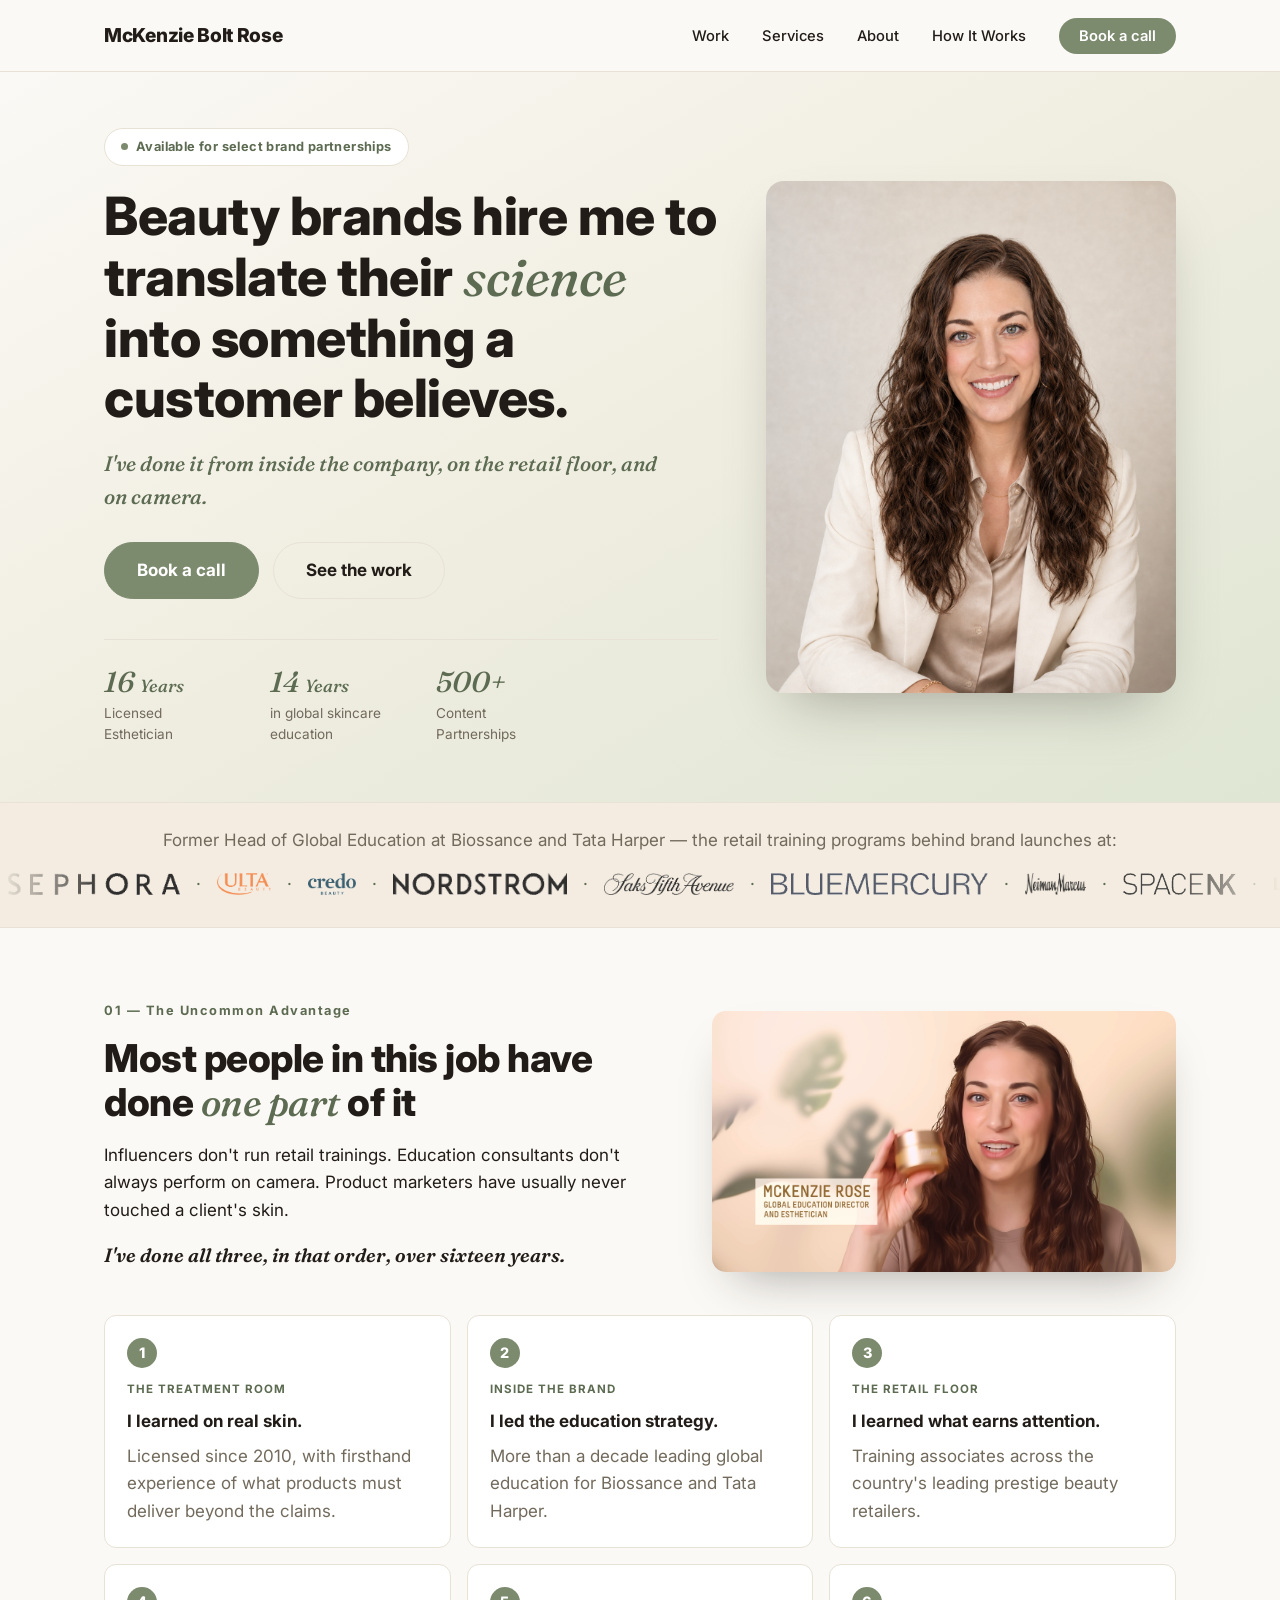
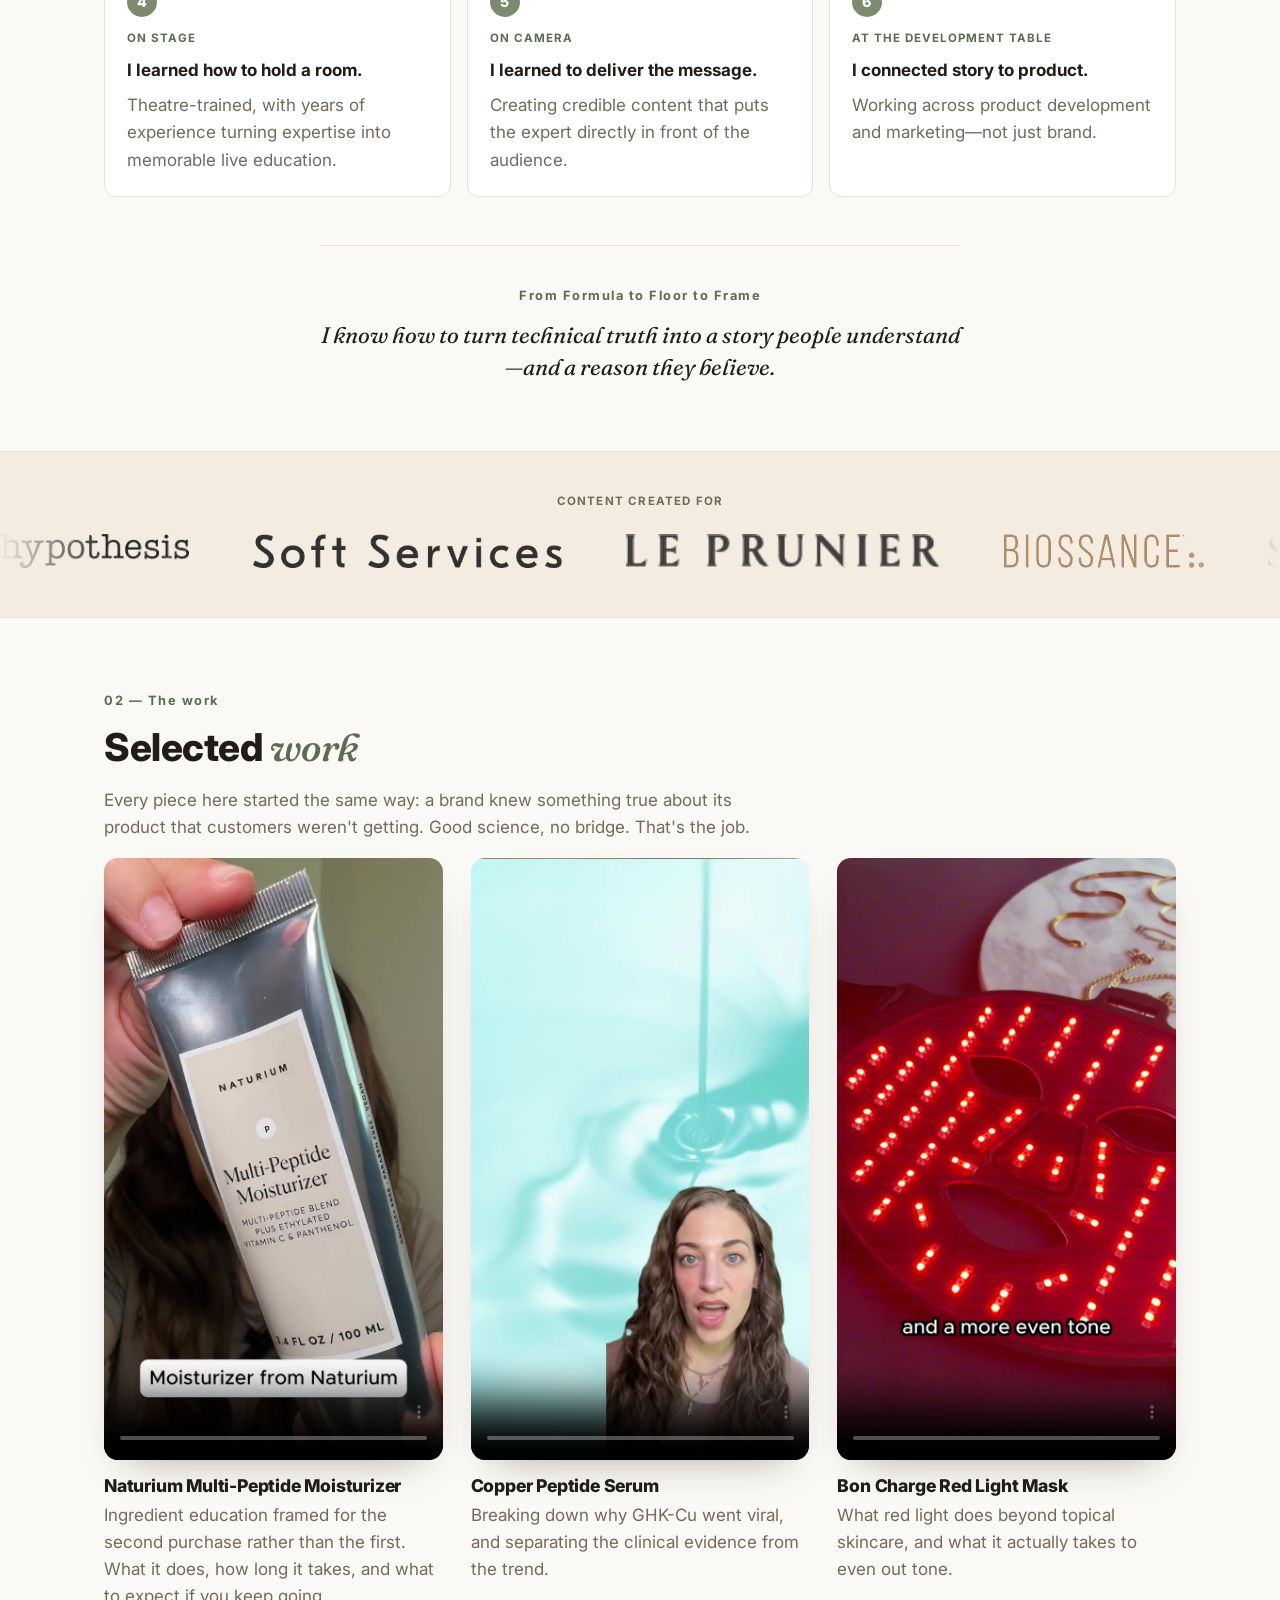
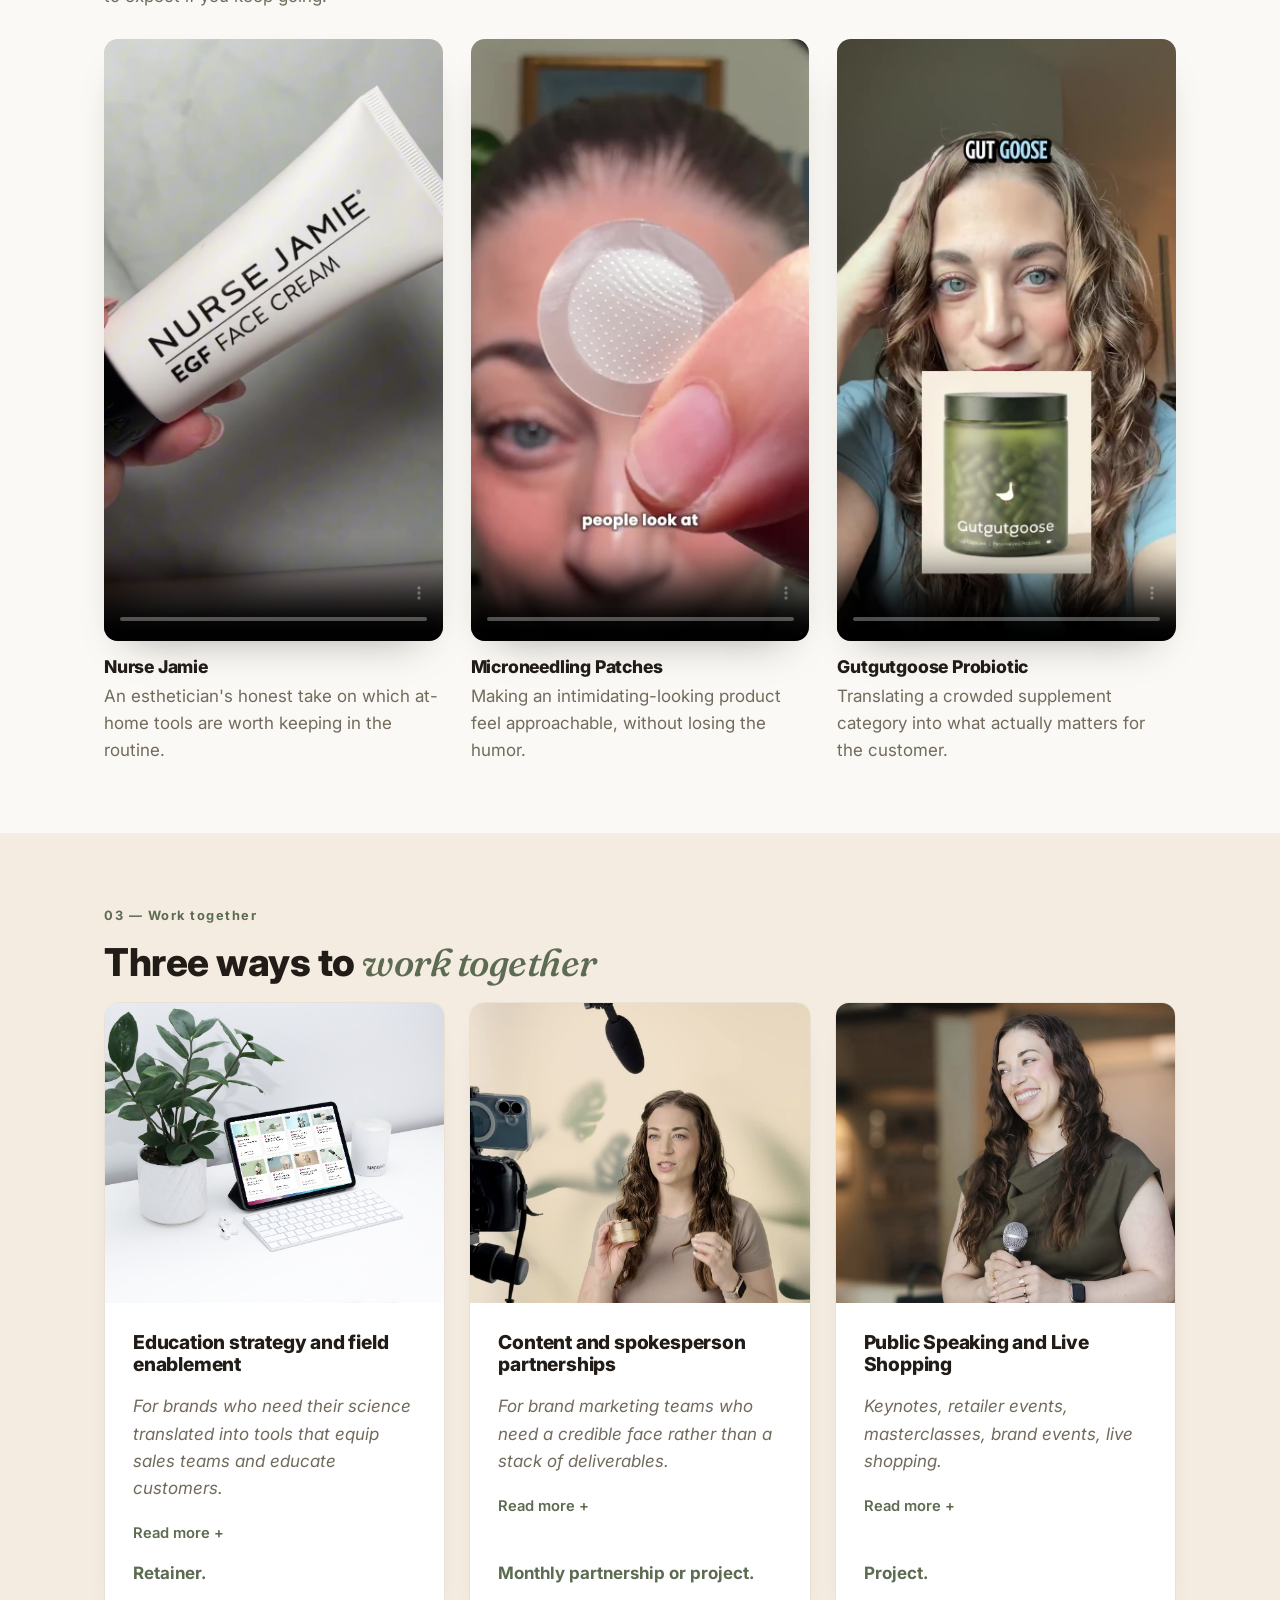
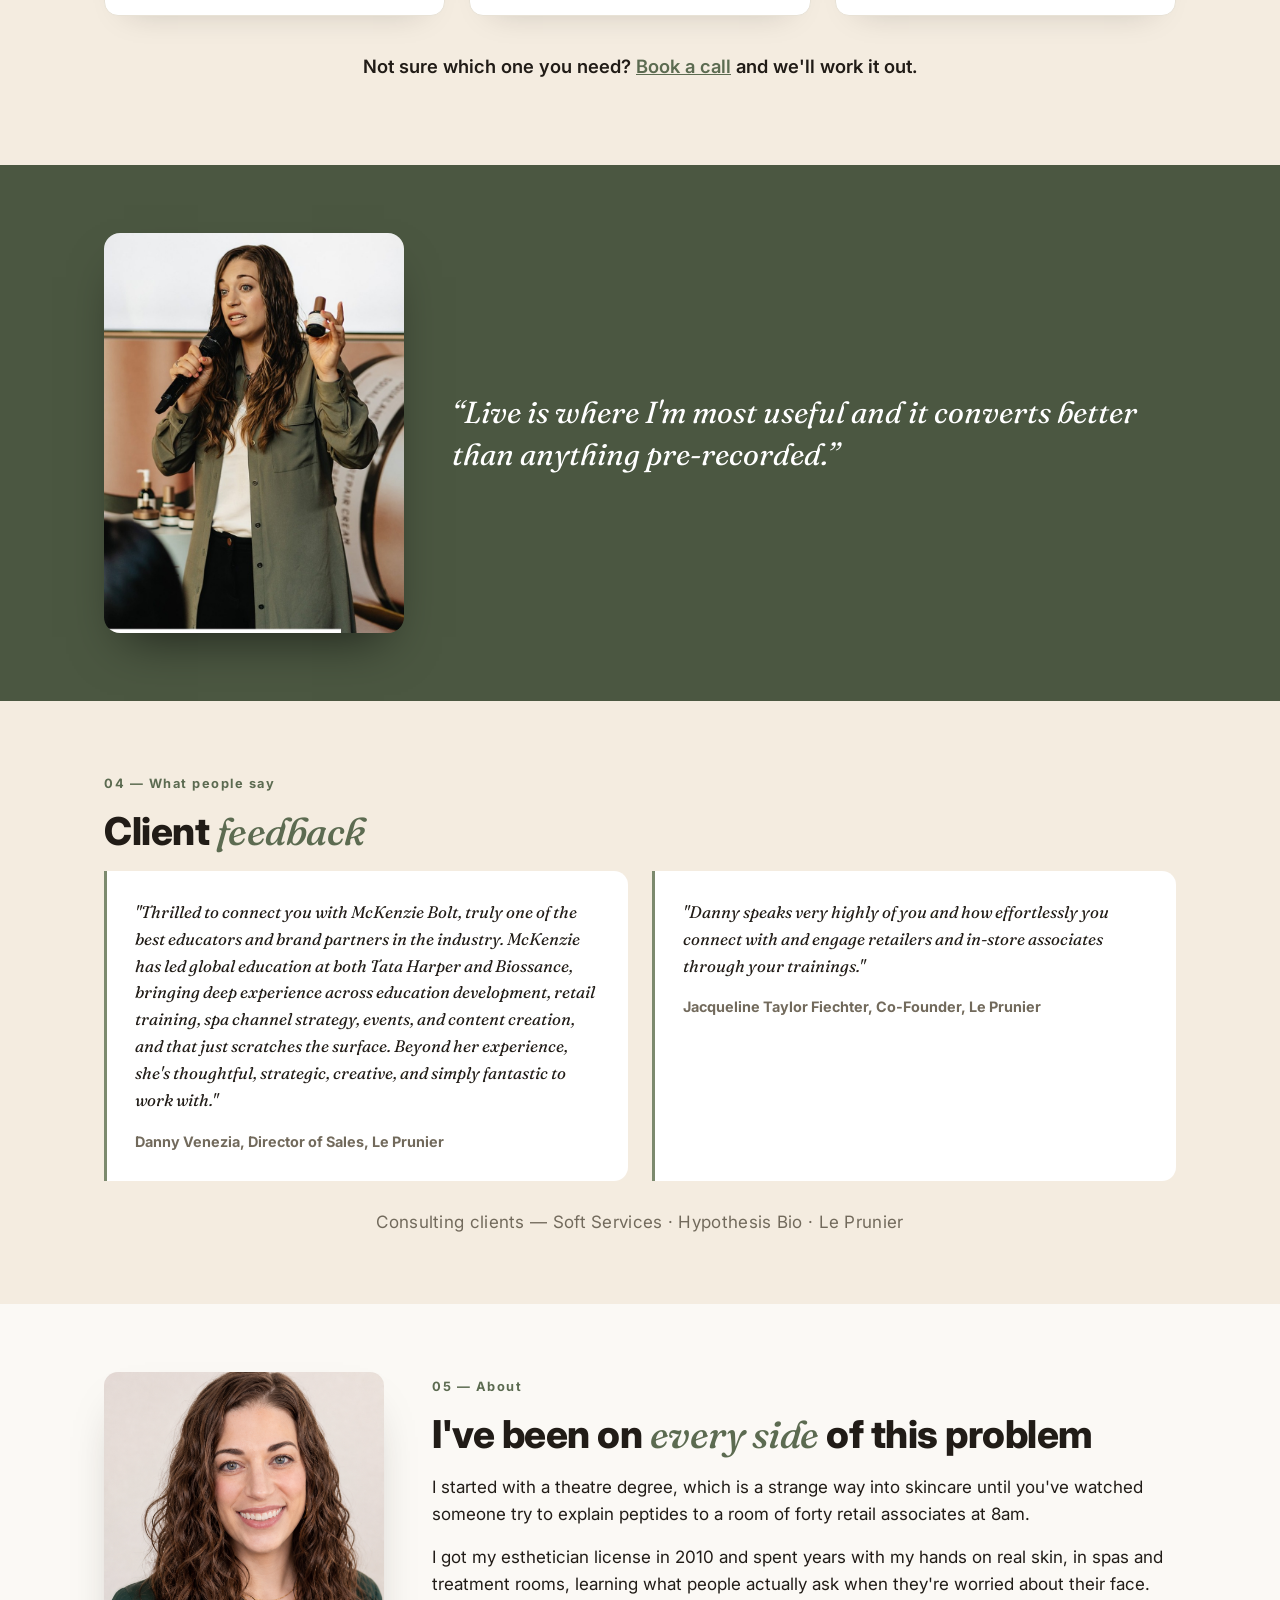
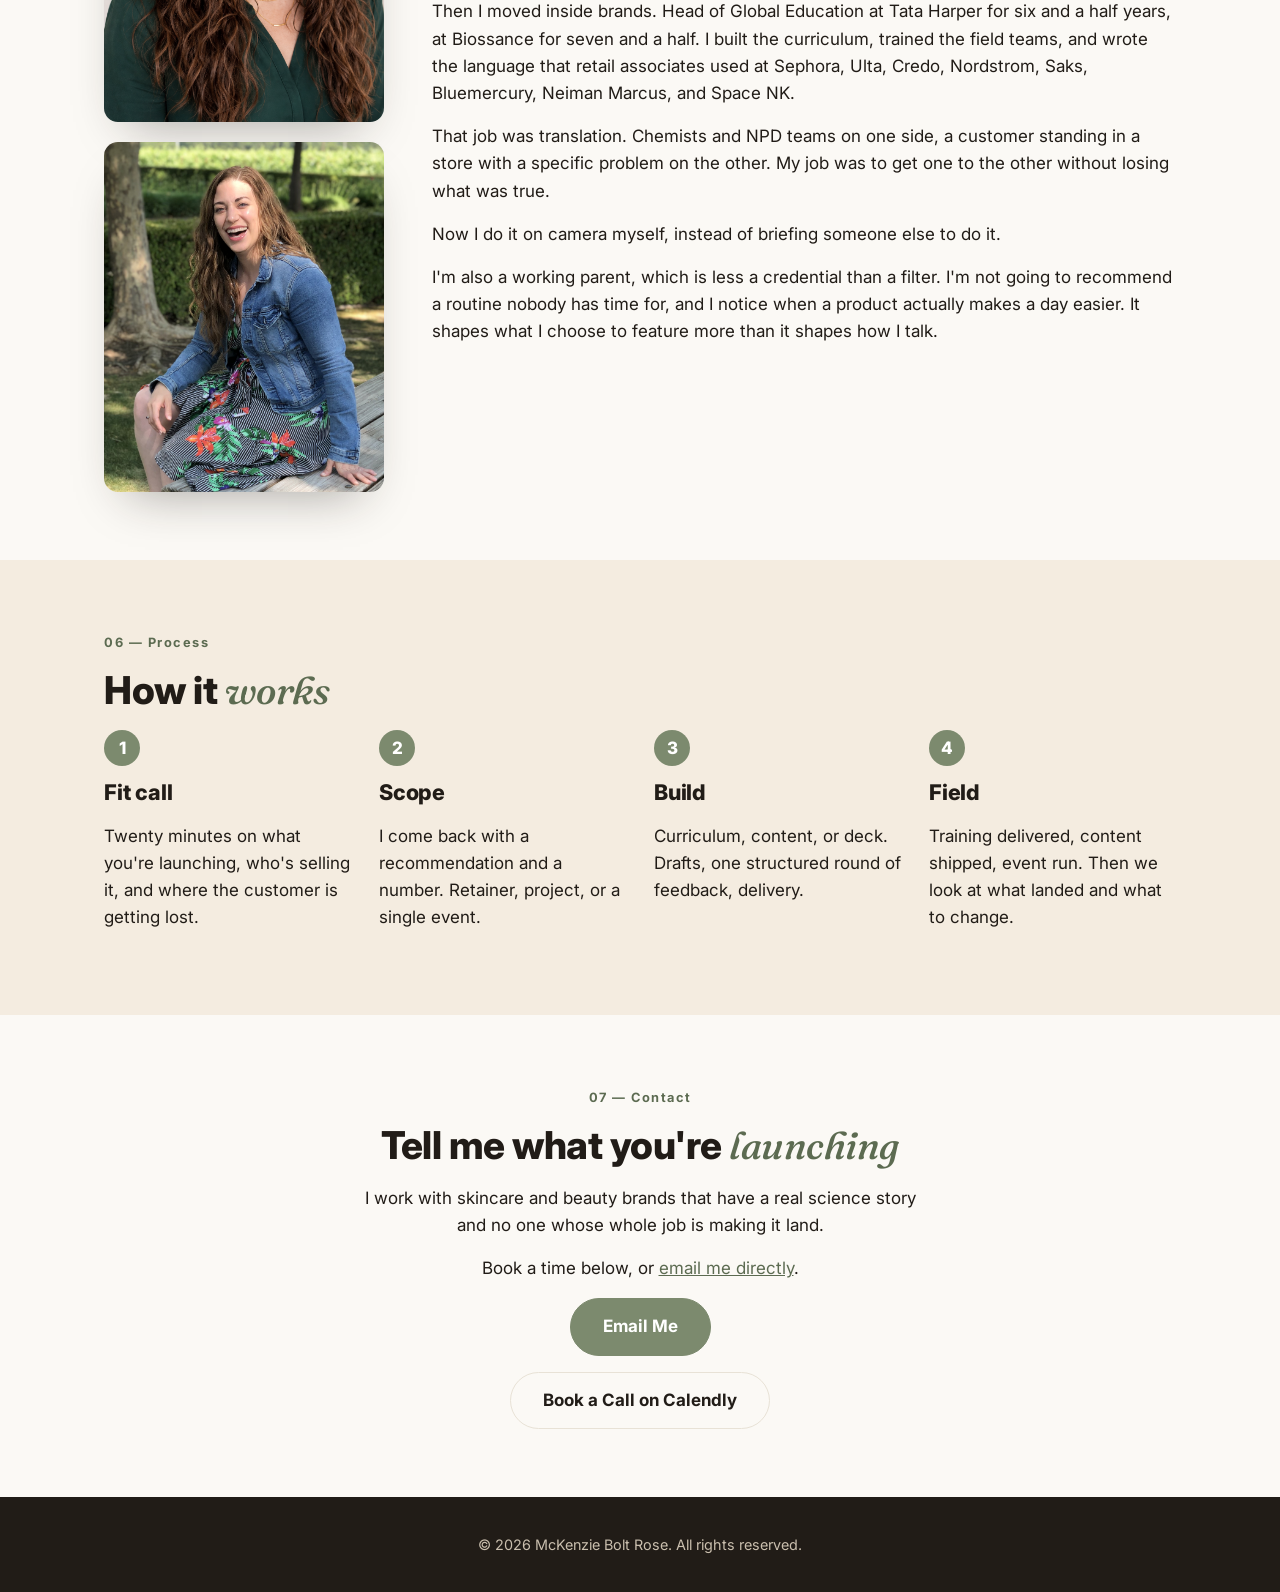
==== index.html @ c79c5f89 "Initial commit: McKenzie Bolt Rose portfolio website" ====
<!DOCTYPE html>
<html lang="en">
<head>
<meta charset="UTF-8">
<meta name="viewport" content="width=device-width, initial-scale=1.0">
<title>McKenzie Bolt Rose | Beauty Education &amp; Content</title>
<link rel="preconnect" href="https://fonts.googleapis.com">
<link rel="preconnect" href="https://fonts.gstatic.com" crossorigin>
<link href="https://fonts.googleapis.com/css2?family=Fraunces:ital,wght@1,500&family=Inter:wght@400;500;600;700;800&display=swap" rel="stylesheet">
<link rel="stylesheet" href="style.css">
</head>
<body>

<header class="site-header">
  <div class="container header-inner">
    <a href="#" class="logo">McKenzie Bolt Rose</a>
    <nav>
      <a href="#work">Work</a>
      <a href="#services">Services</a>
      <a href="#about">About</a>
      <a href="#how-it-works">How It Works</a>
      <a href="#contact" class="nav-cta">Book a call</a>
    </nav>
  </div>
</header>

<main>

  <!-- 1. Hero -->
  <section class="hero">
    <div class="container hero-inner" data-reveal>
      <div class="hero-content">
        <span class="badge">Available for select brand partnerships</span>
        <h1>Beauty brands hire me to translate their <em>science</em> into something a customer believes.</h1>
        <p class="subhead">I've done it from inside the company, on the retail floor, and on camera.</p>
        <div class="hero-ctas">
          <a href="#contact" class="button">Book a call</a>
          <a href="#work" class="button button-outline">See the work</a>
        </div>
        <div class="hero-stats">
          <div class="hero-stat">
            <span class="hero-stat-number">16 <span class="hero-stat-unit">Years</span></span>
            <span class="hero-stat-label">Licensed Esthetician</span>
          </div>
          <div class="hero-stat">
            <span class="hero-stat-number">14 <span class="hero-stat-unit">Years</span></span>
            <span class="hero-stat-label">in global skincare education</span>
          </div>
          <div class="hero-stat">
            <span class="hero-stat-number">500+</span>
            <span class="hero-stat-label">Content Partnerships</span>
          </div>
        </div>
      </div>
      <img src="images/hero-headshot.png" alt="McKenzie Bolt Rose" class="hero-img">
    </div>
  </section>

  <!-- 2. Proof strip -->
  <section class="proof-strip" data-reveal>
    <p class="proof-detail">Former Head of Global Education at Biossance and Tata Harper &mdash; the retail training programs behind brand launches at:</p>
    <div class="ticker">
      <div class="ticker-track">
        <img src="images/logos/sephora.png" alt="Sephora" class="ticker-logo">
        <span class="ticker-dot">&middot;</span>
        <img src="images/logos/ulta.png" alt="Ulta" class="ticker-logo">
        <span class="ticker-dot">&middot;</span>
        <img src="images/logos/credo.png" alt="Credo" class="ticker-logo">
        <span class="ticker-dot">&middot;</span>
        <img src="images/logos/nordstrom.png" alt="Nordstrom" class="ticker-logo">
        <span class="ticker-dot">&middot;</span>
        <img src="images/logos/saks-fifth-avenue.png" alt="Saks Fifth Avenue" class="ticker-logo">
        <span class="ticker-dot">&middot;</span>
        <img src="images/logos/bluemercury.png" alt="Bluemercury" class="ticker-logo">
        <span class="ticker-dot">&middot;</span>
        <img src="images/logos/neiman-marcus.png" alt="Neiman Marcus" class="ticker-logo">
        <span class="ticker-dot">&middot;</span>
        <img src="images/logos/space-nk.png" alt="Space NK" class="ticker-logo">
        <span class="ticker-dot">&middot;</span>
        <span>Luxury Resorts &amp; Spas</span>
        <span class="ticker-dot">&middot;</span>
        <img src="images/logos/sephora.png" alt="Sephora" class="ticker-logo">
        <span class="ticker-dot">&middot;</span>
        <img src="images/logos/ulta.png" alt="Ulta" class="ticker-logo">
        <span class="ticker-dot">&middot;</span>
        <img src="images/logos/credo.png" alt="Credo" class="ticker-logo">
        <span class="ticker-dot">&middot;</span>
        <img src="images/logos/nordstrom.png" alt="Nordstrom" class="ticker-logo">
        <span class="ticker-dot">&middot;</span>
        <img src="images/logos/saks-fifth-avenue.png" alt="Saks Fifth Avenue" class="ticker-logo">
        <span class="ticker-dot">&middot;</span>
        <img src="images/logos/bluemercury.png" alt="Bluemercury" class="ticker-logo">
        <span class="ticker-dot">&middot;</span>
        <img src="images/logos/neiman-marcus.png" alt="Neiman Marcus" class="ticker-logo">
        <span class="ticker-dot">&middot;</span>
        <img src="images/logos/space-nk.png" alt="Space NK" class="ticker-logo">
        <span class="ticker-dot">&middot;</span>
        <span>Luxury Resorts &amp; Spas</span>
        <span class="ticker-dot">&middot;</span>
        <img src="images/logos/sephora.png" alt="Sephora" class="ticker-logo">
        <span class="ticker-dot">&middot;</span>
        <img src="images/logos/ulta.png" alt="Ulta" class="ticker-logo">
        <span class="ticker-dot">&middot;</span>
        <img src="images/logos/credo.png" alt="Credo" class="ticker-logo">
        <span class="ticker-dot">&middot;</span>
        <img src="images/logos/nordstrom.png" alt="Nordstrom" class="ticker-logo">
        <span class="ticker-dot">&middot;</span>
        <img src="images/logos/saks-fifth-avenue.png" alt="Saks Fifth Avenue" class="ticker-logo">
        <span class="ticker-dot">&middot;</span>
        <img src="images/logos/bluemercury.png" alt="Bluemercury" class="ticker-logo">
        <span class="ticker-dot">&middot;</span>
        <img src="images/logos/neiman-marcus.png" alt="Neiman Marcus" class="ticker-logo">
        <span class="ticker-dot">&middot;</span>
        <img src="images/logos/space-nk.png" alt="Space NK" class="ticker-logo">
        <span class="ticker-dot">&middot;</span>
        <span>Luxury Resorts &amp; Spas</span>
        <span class="ticker-dot">&middot;</span>
        <img src="images/logos/sephora.png" alt="Sephora" class="ticker-logo">
        <span class="ticker-dot">&middot;</span>
        <img src="images/logos/ulta.png" alt="Ulta" class="ticker-logo">
        <span class="ticker-dot">&middot;</span>
        <img src="images/logos/credo.png" alt="Credo" class="ticker-logo">
        <span class="ticker-dot">&middot;</span>
        <img src="images/logos/nordstrom.png" alt="Nordstrom" class="ticker-logo">
        <span class="ticker-dot">&middot;</span>
        <img src="images/logos/saks-fifth-avenue.png" alt="Saks Fifth Avenue" class="ticker-logo">
        <span class="ticker-dot">&middot;</span>
        <img src="images/logos/bluemercury.png" alt="Bluemercury" class="ticker-logo">
        <span class="ticker-dot">&middot;</span>
        <img src="images/logos/neiman-marcus.png" alt="Neiman Marcus" class="ticker-logo">
        <span class="ticker-dot">&middot;</span>
        <img src="images/logos/space-nk.png" alt="Space NK" class="ticker-logo">
        <span class="ticker-dot">&middot;</span>
        <span>Luxury Resorts &amp; Spas</span>
        <span class="ticker-dot">&middot;</span>
        <img src="images/logos/sephora.png" alt="Sephora" class="ticker-logo">
        <span class="ticker-dot">&middot;</span>
        <img src="images/logos/ulta.png" alt="Ulta" class="ticker-logo">
        <span class="ticker-dot">&middot;</span>
        <img src="images/logos/credo.png" alt="Credo" class="ticker-logo">
        <span class="ticker-dot">&middot;</span>
        <img src="images/logos/nordstrom.png" alt="Nordstrom" class="ticker-logo">
        <span class="ticker-dot">&middot;</span>
        <img src="images/logos/saks-fifth-avenue.png" alt="Saks Fifth Avenue" class="ticker-logo">
        <span class="ticker-dot">&middot;</span>
        <img src="images/logos/bluemercury.png" alt="Bluemercury" class="ticker-logo">
        <span class="ticker-dot">&middot;</span>
        <img src="images/logos/neiman-marcus.png" alt="Neiman Marcus" class="ticker-logo">
        <span class="ticker-dot">&middot;</span>
        <img src="images/logos/space-nk.png" alt="Space NK" class="ticker-logo">
        <span class="ticker-dot">&middot;</span>
        <span>Luxury Resorts &amp; Spas</span>
        <span class="ticker-dot">&middot;</span>
        <img src="images/logos/sephora.png" alt="Sephora" class="ticker-logo">
        <span class="ticker-dot">&middot;</span>
        <img src="images/logos/ulta.png" alt="Ulta" class="ticker-logo">
        <span class="ticker-dot">&middot;</span>
        <img src="images/logos/credo.png" alt="Credo" class="ticker-logo">
        <span class="ticker-dot">&middot;</span>
        <img src="images/logos/nordstrom.png" alt="Nordstrom" class="ticker-logo">
        <span class="ticker-dot">&middot;</span>
        <img src="images/logos/saks-fifth-avenue.png" alt="Saks Fifth Avenue" class="ticker-logo">
        <span class="ticker-dot">&middot;</span>
        <img src="images/logos/bluemercury.png" alt="Bluemercury" class="ticker-logo">
        <span class="ticker-dot">&middot;</span>
        <img src="images/logos/neiman-marcus.png" alt="Neiman Marcus" class="ticker-logo">
        <span class="ticker-dot">&middot;</span>
        <img src="images/logos/space-nk.png" alt="Space NK" class="ticker-logo">
        <span class="ticker-dot">&middot;</span>
        <span>Luxury Resorts &amp; Spas</span>
        <span class="ticker-dot">&middot;</span>
        <img src="images/logos/sephora.png" alt="Sephora" class="ticker-logo">
        <span class="ticker-dot">&middot;</span>
        <img src="images/logos/ulta.png" alt="Ulta" class="ticker-logo">
        <span class="ticker-dot">&middot;</span>
        <img src="images/logos/credo.png" alt="Credo" class="ticker-logo">
        <span class="ticker-dot">&middot;</span>
        <img src="images/logos/nordstrom.png" alt="Nordstrom" class="ticker-logo">
        <span class="ticker-dot">&middot;</span>
        <img src="images/logos/saks-fifth-avenue.png" alt="Saks Fifth Avenue" class="ticker-logo">
        <span class="ticker-dot">&middot;</span>
        <img src="images/logos/bluemercury.png" alt="Bluemercury" class="ticker-logo">
        <span class="ticker-dot">&middot;</span>
        <img src="images/logos/neiman-marcus.png" alt="Neiman Marcus" class="ticker-logo">
        <span class="ticker-dot">&middot;</span>
        <img src="images/logos/space-nk.png" alt="Space NK" class="ticker-logo">
        <span class="ticker-dot">&middot;</span>
        <span>Luxury Resorts &amp; Spas</span>
        <span class="ticker-dot">&middot;</span>
        <img src="images/logos/sephora.png" alt="Sephora" class="ticker-logo">
        <span class="ticker-dot">&middot;</span>
        <img src="images/logos/ulta.png" alt="Ulta" class="ticker-logo">
        <span class="ticker-dot">&middot;</span>
        <img src="images/logos/credo.png" alt="Credo" class="ticker-logo">
        <span class="ticker-dot">&middot;</span>
        <img src="images/logos/nordstrom.png" alt="Nordstrom" class="ticker-logo">
        <span class="ticker-dot">&middot;</span>
        <img src="images/logos/saks-fifth-avenue.png" alt="Saks Fifth Avenue" class="ticker-logo">
        <span class="ticker-dot">&middot;</span>
        <img src="images/logos/bluemercury.png" alt="Bluemercury" class="ticker-logo">
        <span class="ticker-dot">&middot;</span>
        <img src="images/logos/neiman-marcus.png" alt="Neiman Marcus" class="ticker-logo">
        <span class="ticker-dot">&middot;</span>
        <img src="images/logos/space-nk.png" alt="Space NK" class="ticker-logo">
        <span class="ticker-dot">&middot;</span>
        <span>Luxury Resorts &amp; Spas</span>
        <span class="ticker-dot">&middot;</span>
      </div>
    </div>
  </section>

  <!-- 3. Why this combination is rare -->
  <section class="rare" data-reveal>
    <div class="container">
      <div class="rare-top">
        <div class="intro-block">
          <span class="overline">01 &mdash; The Uncommon Advantage</span>
          <h2>Most people in this job have done <em>one part</em> of it</h2>
          <p>Influencers don't run retail trainings. Education consultants don't always perform on camera. Product marketers have usually never touched a client's skin.</p>
          <p class="emphasis">I've done all three, in that order, over sixteen years.</p>
        </div>
        <img src="images/on-camera-full.jpg" alt="McKenzie Bolt Rose, Global Education Director and Esthetician" class="rare-img">
      </div>

      <div class="timeline">
        <div class="timeline-item">
          <span class="timeline-number">1</span>
          <span class="timeline-label">The Treatment Room</span>
          <p class="timeline-statement">I learned on real skin.</p>
          <p class="timeline-support">Licensed since 2010, with firsthand experience of what products must deliver beyond the claims.</p>
        </div>
        <div class="timeline-item">
          <span class="timeline-number">2</span>
          <span class="timeline-label">Inside the Brand</span>
          <p class="timeline-statement">I led the education strategy.</p>
          <p class="timeline-support">More than a decade leading global education for Biossance and Tata Harper.</p>
        </div>
        <div class="timeline-item">
          <span class="timeline-number">3</span>
          <span class="timeline-label">The Retail Floor</span>
          <p class="timeline-statement">I learned what earns attention.</p>
          <p class="timeline-support">Training associates across the country's leading prestige beauty retailers.</p>
        </div>
        <div class="timeline-item">
          <span class="timeline-number">4</span>
          <span class="timeline-label">On Stage</span>
          <p class="timeline-statement">I learned how to hold a room.</p>
          <p class="timeline-support">Theatre-trained, with years of experience turning expertise into memorable live education.</p>
        </div>
        <div class="timeline-item">
          <span class="timeline-number">5</span>
          <span class="timeline-label">On Camera</span>
          <p class="timeline-statement">I learned to deliver the message.</p>
          <p class="timeline-support">Creating credible content that puts the expert directly in front of the audience.</p>
        </div>
        <div class="timeline-item">
          <span class="timeline-number">6</span>
          <span class="timeline-label">At the Development Table</span>
          <p class="timeline-statement">I connected story to product.</p>
          <p class="timeline-support">Working across product development and marketing&mdash;not just brand.</p>
        </div>
      </div>

      <div class="rare-closing">
        <span class="overline">From Formula to Floor to Frame</span>
        <p>I know how to turn technical truth into a story people understand&mdash;and a reason they believe.</p>
      </div>
    </div>
  </section>

  <!-- Brands worked with -->
  <section class="logo-ticker" data-reveal>
    <p class="logo-ticker-label">Content created for</p>
    <div class="ticker">
      <div class="ticker-track logo-ticker-track">
        <img src="images/logos/hypothesis-bio.png" alt="Hypothesis Bio">
        <img src="images/logos/soft-services.png" alt="Soft Services">
        <img src="images/logos/le-prunier.png" alt="Le Prunier">
        <img src="images/logos/biossance.png" alt="Biossance">
        <img src="images/logos/sweet-chemistry.png" alt="Sweet Chemistry">
        <img src="images/logos/minori.png" alt="Minori">
        <img src="images/logos/hypothesis-bio.png" alt="Hypothesis Bio">
        <img src="images/logos/soft-services.png" alt="Soft Services">
        <img src="images/logos/le-prunier.png" alt="Le Prunier">
        <img src="images/logos/biossance.png" alt="Biossance">
        <img src="images/logos/sweet-chemistry.png" alt="Sweet Chemistry">
        <img src="images/logos/minori.png" alt="Minori">
        <img src="images/logos/hypothesis-bio.png" alt="Hypothesis Bio">
        <img src="images/logos/soft-services.png" alt="Soft Services">
        <img src="images/logos/le-prunier.png" alt="Le Prunier">
        <img src="images/logos/biossance.png" alt="Biossance">
        <img src="images/logos/sweet-chemistry.png" alt="Sweet Chemistry">
        <img src="images/logos/minori.png" alt="Minori">
        <img src="images/logos/hypothesis-bio.png" alt="Hypothesis Bio">
        <img src="images/logos/soft-services.png" alt="Soft Services">
        <img src="images/logos/le-prunier.png" alt="Le Prunier">
        <img src="images/logos/biossance.png" alt="Biossance">
        <img src="images/logos/sweet-chemistry.png" alt="Sweet Chemistry">
        <img src="images/logos/minori.png" alt="Minori">
        <img src="images/logos/hypothesis-bio.png" alt="Hypothesis Bio">
        <img src="images/logos/soft-services.png" alt="Soft Services">
        <img src="images/logos/le-prunier.png" alt="Le Prunier">
        <img src="images/logos/biossance.png" alt="Biossance">
        <img src="images/logos/sweet-chemistry.png" alt="Sweet Chemistry">
        <img src="images/logos/minori.png" alt="Minori">
        <img src="images/logos/hypothesis-bio.png" alt="Hypothesis Bio">
        <img src="images/logos/soft-services.png" alt="Soft Services">
        <img src="images/logos/le-prunier.png" alt="Le Prunier">
        <img src="images/logos/biossance.png" alt="Biossance">
        <img src="images/logos/sweet-chemistry.png" alt="Sweet Chemistry">
        <img src="images/logos/minori.png" alt="Minori">
      </div>
    </div>
  </section>

  <!-- 4. Selected work -->
  <section class="work" id="work" data-reveal>
    <div class="container">
      <span class="overline">02 &mdash; The work</span>
      <h2>Selected <em>work</em></h2>
      <p class="intro">Every piece here started the same way: a brand knew something true about its product that customers weren't getting. Good science, no bridge. That's the job.</p>

      <div class="video-grid">
        <div class="video-card">
          <video controls playsinline preload="metadata" poster="images/work-posters/work-naturium.jpg?v=3">
            <source src="videos/work-naturium.mp4" type="video/mp4">
          </video>
          <h4>Naturium Multi-Peptide Moisturizer</h4>
          <p>Ingredient education framed for the second purchase rather than the first. What it does, how long it takes, and what to expect if you keep going.</p>
        </div>
        <div class="video-card">
          <video controls playsinline preload="metadata" poster="images/work-posters/work-copper.jpg?v=4">
            <source src="videos/work-copper.mp4" type="video/mp4">
          </video>
          <h4>Copper Peptide Serum</h4>
          <p>Breaking down why GHK-Cu went viral, and separating the clinical evidence from the trend.</p>
        </div>
        <div class="video-card">
          <video controls playsinline preload="metadata" poster="images/work-posters/work-boncharge.jpg?v=2">
            <source src="videos/work-boncharge.mp4" type="video/mp4">
          </video>
          <h4>Bon Charge Red Light Mask</h4>
          <p>What red light does beyond topical skincare, and what it actually takes to even out tone.</p>
        </div>
        <div class="video-card">
          <video controls playsinline preload="metadata" poster="images/work-posters/work-nursejamie.jpg?v=2">
            <source src="videos/work-nursejamie.mp4" type="video/mp4">
          </video>
          <h4>Nurse Jamie</h4>
          <p>An esthetician's honest take on which at-home tools are worth keeping in the routine.</p>
        </div>
        <div class="video-card">
          <video controls playsinline preload="metadata" poster="images/work-posters/work-patches.jpg?v=4">
            <source src="videos/work-patches.mp4" type="video/mp4">
          </video>
          <h4>Microneedling Patches</h4>
          <p>Making an intimidating-looking product feel approachable, without losing the humor.</p>
        </div>
        <div class="video-card">
          <video controls playsinline preload="metadata" poster="images/work-posters/work-30.jpg?v=3">
            <source src="videos/work-30.mp4" type="video/mp4">
          </video>
          <h4>Gutgutgoose Probiotic</h4>
          <p>Translating a crowded supplement category into what actually matters for the customer.</p>
        </div>
      </div>
    </div>
  </section>

  <!-- 5. Ways to work together -->
  <section class="services" id="services" data-reveal>
    <div class="container">
      <span class="overline">03 &mdash; Work together</span>
      <h2>Three ways to <em>work together</em></h2>

      <div class="services-grid">
        <div class="service-card">
          <img src="images/service-strategy.jpg?v=3" alt="Training curriculum displayed on an iPad" class="service-img service-img-strategy">
          <div class="service-body">
            <h3>Education strategy and field enablement</h3>
            <p class="for">For brands who need their science translated into tools that equip sales teams and educate customers.</p>
            <details class="service-details">
              <summary>Read more</summary>
              <p>Curriculum and training programs, retail and spa channel strategy, field team enablement, launch education, and the internal materials that make a sales force fluent. This is the work I did in-house for fourteen years, now available without the headcount.</p>
            </details>
            <p class="terms">Retainer.</p>
          </div>
        </div>

        <div class="service-card">
          <img src="images/on-camera-filming-v3.jpg" alt="Filming content on set" class="service-img service-img-filming">
          <div class="service-body">
            <h3>Content and spokesperson partnerships</h3>
            <p class="for">For brand marketing teams who need a credible face rather than a stack of deliverables.</p>
            <details class="service-details">
              <summary>Read more</summary>
              <p>Education-led short form, ingredient explainers, launch content, tutorials, and ongoing spokesperson work. Scripting through delivery. The difference is that I can defend what I say about your formula, because I've spent a career explaining formulas to people who sell them for a living.</p>
            </details>
            <p class="terms">Monthly partnership or project.</p>
          </div>
        </div>

        <div class="service-card">
          <img src="images/speaking-live.jpg?v=3" alt="Speaking at a brand event" class="service-img service-img-speaking">
          <div class="service-body">
            <h3>Public Speaking and Live Shopping</h3>
            <p class="for">Keynotes, retailer events, masterclasses, brand events, live shopping.</p>
            <details class="service-details">
              <summary>Read more</summary>
              <p>Theatre degree, sixteen years of standing in front of rooms full of skeptical retail associates. Live is where I'm most useful and it converts better than anything pre-recorded.</p>
            </details>
            <p class="terms">Project.</p>
          </div>
        </div>
      </div>

      <p class="closing-line">Not sure which one you need? <a href="#contact">Book a call</a> and we'll work it out.</p>
    </div>
  </section>

  <!-- Speaking / on-camera spotlight -->
  <section class="spotlight" data-reveal>
    <div class="container spotlight-inner">
      <img src="images/speaking-biossance-v2.jpg" alt="McKenzie speaking at a Biossance brand event" class="spotlight-img">
      <blockquote class="spotlight-quote">
        <p>&ldquo;Live is where I'm most useful and it converts better than anything pre-recorded.&rdquo;</p>
      </blockquote>
    </div>
  </section>

  <!-- 6. What people say -->
  <section class="testimonials" data-reveal>
    <div class="container">
      <span class="overline">04 &mdash; What people say</span>
      <h2>Client <em>feedback</em></h2>

      <div class="quotes">
        <blockquote>
          <p>"Thrilled to connect you with McKenzie Bolt, truly one of the best educators and brand partners in the industry. McKenzie has led global education at both Tata Harper and Biossance, bringing deep experience across education development, retail training, spa channel strategy, events, and content creation, and that just scratches the surface. Beyond her experience, she's thoughtful, strategic, creative, and simply fantastic to work with."</p>
          <cite>Danny Venezia, Director of Sales, Le Prunier</cite>
        </blockquote>

        <blockquote>
          <p>"Danny speaks very highly of you and how effortlessly you connect with and engage retailers and in-store associates through your trainings."</p>
          <cite>Jacqueline Taylor Fiechter, Co-Founder, Le Prunier</cite>
        </blockquote>
      </div>

      <p class="client-list">Consulting clients &mdash; Soft Services &middot; Hypothesis Bio &middot; Le Prunier</p>
    </div>
  </section>

  <!-- 7. About -->
  <section class="about" id="about" data-reveal>
    <div class="container about-inner">
      <div class="about-photos">
        <img src="images/headshot.png" alt="McKenzie Bolt Rose" class="headshot">
        <img src="images/about-candid.jpg?v=2" alt="McKenzie Bolt Rose laughing outdoors" class="headshot headshot-candid">
      </div>
      <div>
        <span class="overline">05 &mdash; About</span>
        <h2>I've been on <em>every side</em> of this problem</h2>
        <p>I started with a theatre degree, which is a strange way into skincare until you've watched someone try to explain peptides to a room of forty retail associates at 8am.</p>
        <p>I got my esthetician license in 2010 and spent years with my hands on real skin, in spas and treatment rooms, learning what people actually ask when they're worried about their face. Then I moved inside brands. Head of Global Education at Tata Harper for six and a half years, at Biossance for seven and a half. I built the curriculum, trained the field teams, and wrote the language that retail associates used at Sephora, Ulta, Credo, Nordstrom, Saks, Bluemercury, Neiman Marcus, and Space NK.</p>
        <p>That job was translation. Chemists and NPD teams on one side, a customer standing in a store with a specific problem on the other. My job was to get one to the other without losing what was true.</p>
        <p>Now I do it on camera myself, instead of briefing someone else to do it.</p>
        <p>I'm also a working parent, which is less a credential than a filter. I'm not going to recommend a routine nobody has time for, and I notice when a product actually makes a day easier. It shapes what I choose to feature more than it shapes how I talk.</p>
      </div>
    </div>
  </section>

  <!-- 8. How it works -->
  <section class="how-it-works" id="how-it-works" data-reveal>
    <div class="container">
      <span class="overline">06 &mdash; Process</span>
      <h2>How it <em>works</em></h2>
      <div class="steps">
        <div class="step">
          <span class="step-number">1</span>
          <h3>Fit call</h3>
          <p>Twenty minutes on what you're launching, who's selling it, and where the customer is getting lost.</p>
        </div>
        <div class="step">
          <span class="step-number">2</span>
          <h3>Scope</h3>
          <p>I come back with a recommendation and a number. Retainer, project, or a single event.</p>
        </div>
        <div class="step">
          <span class="step-number">3</span>
          <h3>Build</h3>
          <p>Curriculum, content, or deck. Drafts, one structured round of feedback, delivery.</p>
        </div>
        <div class="step">
          <span class="step-number">4</span>
          <h3>Field</h3>
          <p>Training delivered, content shipped, event run. Then we look at what landed and what to change.</p>
        </div>
      </div>
    </div>
  </section>

  <!-- 9. Contact -->
  <section class="contact" id="contact" data-reveal>
    <div class="container">
      <span class="overline">07 &mdash; Contact</span>
      <h2>Tell me what you're <em>launching</em></h2>
      <p>I work with skincare and beauty brands that have a real science story and no one whose whole job is making it land.</p>
      <p>Book a time below, or <a href="mailto:mckenzie.bolt.rose@gmail.com">email me directly</a>.</p>
      <a href="mailto:mckenzie.bolt.rose@gmail.com" class="button">Email Me</a>
      <a href="https://calendly.com/mckenzie-rose/30min" target="_blank" rel="noopener" class="button button-outline contact-calendly">Book a Call on Calendly</a>
    </div>
  </section>

</main>

<footer class="site-footer">
  <div class="container">
    <p>&copy; <span id="year"></span> McKenzie Bolt Rose. All rights reserved.</p>
  </div>
</footer>

<script>
  document.getElementById('year').textContent = new Date().getFullYear();

  const revealEls = document.querySelectorAll('[data-reveal]');
  const observer = new IntersectionObserver((entries) => {
    entries.forEach(entry => {
      if (entry.isIntersecting) {
        entry.target.classList.add('is-visible');
        observer.unobserve(entry.target);
      }
    });
  }, { threshold: 0.15 });
  revealEls.forEach(el => observer.observe(el));
</script>

</body>
</html>
---- style.css ----
:root {
  --ink: #211c17;
  --paper: #fbf9f5;
  --card: #ffffff;
  --line: #e8e2d6;
  --accent: #7c8a6e;
  --accent-dark: #5c6b51;
  --muted: #726a5c;
  --max-width: 1120px;
  --serif: "Fraunces", Georgia, serif;
  --sans: "Inter", -apple-system, BlinkMacSystemFont, "Segoe UI", Helvetica, Arial, sans-serif;
}

* {
  box-sizing: border-box;
}

body {
  margin: 0;
  font-family: var(--sans);
  font-size: 17px;
  color: var(--ink);
  background: var(--paper);
  line-height: 1.6;
  -webkit-font-smoothing: antialiased;
}

.container {
  max-width: var(--max-width);
  margin: 0 auto;
  padding: 0 24px;
}

h1, h2, h3, h4 {
  font-family: var(--sans);
  font-weight: 800;
  line-height: 1.15;
  letter-spacing: -0.5px;
  margin: 0 0 18px;
}

h1 { font-size: 3.3rem; }
h2 { font-size: 2.4rem; }
h3 { font-size: 1.35rem; letter-spacing: -0.2px; }
h4 { font-size: 1.1rem; letter-spacing: -0.2px; }

p { margin: 0 0 16px; }

a {
  color: var(--accent-dark);
}

.overline {
  display: inline-block;
  font-weight: 700;
  font-size: 0.8rem;
  letter-spacing: 1.5px;
  color: var(--accent-dark);
  margin-bottom: 14px;
}

/* Scroll reveal */
[data-reveal] {
  opacity: 0;
  transform: translateY(24px);
  transition: opacity 0.7s ease, transform 0.7s ease;
}

[data-reveal].is-visible {
  opacity: 1;
  transform: translateY(0);
}

.site-header {
  border-bottom: 1px solid var(--line);
  position: sticky;
  top: 0;
  background: rgba(251, 249, 245, 0.9);
  backdrop-filter: blur(8px);
  z-index: 10;
}

.header-inner {
  display: flex;
  align-items: center;
  justify-content: space-between;
  padding-top: 20px;
  padding-bottom: 20px;
}

.logo {
  font-weight: 800;
  text-decoration: none;
  color: var(--ink);
  font-size: 1.2rem;
  letter-spacing: -0.3px;
}

nav a {
  margin-left: 28px;
  text-decoration: none;
  color: var(--ink);
  font-size: 0.92rem;
  font-weight: 500;
  transition: color 0.15s ease;
}

nav a:hover {
  color: var(--accent-dark);
}

nav a.nav-cta {
  background: var(--accent);
  color: #fff;
  padding: 9px 20px;
  border-radius: 100px;
  font-weight: 600;
}

nav a.nav-cta:hover {
  background: var(--accent-dark);
  color: #fff;
}

section {
  padding: 68px 0;
  position: relative;
  overflow: hidden;
  scroll-margin-top: 88px;
}

section:nth-of-type(even) {
  background: #f4ece0;
}

/* Hero */
.hero {
  padding: 56px 0 0;
  background: linear-gradient(150deg, #fbf9f5 0%, #f1eee2 45%, #dfe6d3 100%);
  overflow: hidden;
}

.hero-inner {
  display: grid;
  grid-template-columns: 1.2fr 0.8fr;
  gap: 48px;
  align-items: center;
  padding-bottom: 56px;
}

.badge {
  display: inline-flex;
  align-items: center;
  gap: 8px;
  background: var(--card);
  border: 1px solid var(--line);
  color: var(--accent-dark);
  font-size: 0.8rem;
  font-weight: 700;
  letter-spacing: 0.4px;
  padding: 8px 16px;
  border-radius: 100px;
  margin-bottom: 20px;
}

.badge::before {
  content: "";
  width: 7px;
  height: 7px;
  border-radius: 50%;
  background: var(--accent);
  display: inline-block;
}

.hero h1 {
  max-width: 620px;
}

h1 em, h2 em, h3 em {
  font-family: var(--serif);
  font-style: italic;
  font-weight: 500;
  color: var(--accent-dark);
}

.hero .subhead {
  font-size: 1.3rem;
  max-width: 560px;
  font-family: var(--serif);
  font-style: italic;
  font-weight: 500;
  color: var(--accent-dark);
}

.hero-ctas {
  display: flex;
  gap: 14px;
  margin-top: 28px;
  flex-wrap: wrap;
}

.hero-stats {
  display: flex;
  gap: 36px;
  margin-top: 40px;
  padding-top: 28px;
  border-top: 1px solid var(--line);
}

.hero-stat {
  display: flex;
  flex-direction: column;
}

.hero-stat-number {
  font-family: var(--serif);
  font-style: italic;
  font-size: 1.8rem;
  font-weight: 500;
  color: var(--accent-dark);
  line-height: 1;
  white-space: nowrap;
}

.hero-stat-unit {
  font-size: 1.1rem;
}

.hero-stat-label {
  font-size: 0.85rem;
  color: var(--muted);
  margin-top: 6px;
  max-width: 130px;
}

.hero-img {
  width: 100%;
  aspect-ratio: 4 / 5;
  object-fit: cover;
  object-position: center 20%;
  border-radius: 18px;
  box-shadow: 0 28px 56px -24px rgba(33, 28, 23, 0.35);
  display: block;
}

.button {
  display: inline-block;
  background: var(--accent);
  color: #fff;
  padding: 14px 32px;
  border-radius: 100px;
  text-decoration: none;
  font-weight: 700;
  border: 1px solid var(--accent);
  transition: background 0.15s ease, transform 0.15s ease, color 0.15s ease;
}

.button:hover {
  background: var(--accent-dark);
  border-color: var(--accent-dark);
  transform: translateY(-2px);
}

.button-outline {
  background: transparent;
  color: var(--ink);
  border-color: var(--line);
}

.button-outline:hover {
  background: var(--card);
  border-color: var(--accent);
  color: var(--accent-dark);
}

.proof-strip {
  border-top: 1px solid var(--line);
  border-bottom: 1px solid var(--line);
  background: var(--card);
  padding: 24px 0;
}

.proof-detail {
  color: var(--muted);
  margin: 0 0 16px;
  text-align: center;
  padding: 0 24px;
}

.ticker {
  overflow: hidden;
  -webkit-mask-image: linear-gradient(90deg, transparent, #000 8%, #000 92%, transparent);
  mask-image: linear-gradient(90deg, transparent, #000 8%, #000 92%, transparent);
}

.ticker-track {
  display: inline-flex;
  align-items: center;
  white-space: nowrap;
  animation: ticker-scroll 112s linear infinite;
  will-change: transform;
}

.ticker-track span {
  font-weight: 700;
  font-size: 1.1rem;
  color: var(--accent-dark);
  padding: 0 8px;
}

.ticker-dot {
  color: var(--line);
  font-weight: 400 !important;
}

.ticker-logo {
  height: 22px;
  width: auto;
  object-fit: contain;
  margin: 0 8px;
  vertical-align: middle;
  opacity: 0.8;
}

.logo-ticker {
  padding: 40px 0;
  background: var(--card);
  border-top: 1px solid var(--line);
  border-bottom: 1px solid var(--line);
}

.logo-ticker-label {
  text-align: center;
  font-size: 0.72rem;
  font-weight: 700;
  letter-spacing: 1.2px;
  text-transform: uppercase;
  color: var(--muted);
  margin: 0 0 24px;
}

.logo-ticker-track {
  animation-duration: 135s;
  gap: 64px;
}

.logo-ticker-track img {
  height: 34px;
  width: auto;
  object-fit: contain;
  opacity: 0.85;
}

@keyframes ticker-scroll {
  from { transform: translateX(0); }
  to { transform: translateX(-50%); }
}

@media (prefers-reduced-motion: reduce) {
  .ticker-track { animation: none; }

  [data-reveal] {
    transition: none !important;
    opacity: 1 !important;
    transform: none !important;
  }
}

.emphasis {
  font-weight: 600;
  font-style: italic;
  font-family: var(--serif);
  font-size: 1.2rem;
  color: var(--ink);
}

.rare-top {
  display: grid;
  grid-template-columns: 1.1fr 0.9fr;
  gap: 40px;
  align-items: center;
}

.rare .intro-block {
  max-width: 560px;
}

.rare-img {
  width: 100%;
  aspect-ratio: 16 / 9;
  object-fit: cover;
  border-radius: 14px;
  box-shadow: 0 24px 48px -24px rgba(33, 28, 23, 0.4);
  display: block;
}

.timeline {
  display: grid;
  grid-template-columns: repeat(3, 1fr);
  gap: 16px;
  margin-top: 28px;
}

.timeline-item {
  padding: 22px 22px;
  background: var(--card);
  border: 1px solid var(--line);
  border-radius: 12px;
  position: relative;
}

.timeline-number {
  display: inline-flex;
  align-items: center;
  justify-content: center;
  width: 30px;
  height: 30px;
  border-radius: 50%;
  background: var(--accent);
  color: #fff;
  font-weight: 800;
  font-size: 0.9rem;
  margin-bottom: 12px;
}

.timeline-label {
  display: block;
  font-size: 0.72rem;
  font-weight: 700;
  letter-spacing: 1px;
  text-transform: uppercase;
  color: var(--accent-dark);
  margin-bottom: 10px;
}

.timeline-statement {
  font-weight: 700;
  margin: 0 0 8px;
}

.timeline-support {
  color: var(--muted);
  margin: 0;
}

.rare-closing {
  max-width: 640px;
  margin: 48px auto 0;
  padding-top: 40px;
  border-top: 1px solid var(--line);
  text-align: center;
}

.rare-closing .overline {
  display: block;
}

.rare-closing p {
  font-family: var(--serif);
  font-style: italic;
  font-size: 1.4rem;
  color: var(--ink);
  margin: 0;
  line-height: 1.4;
}

.intro {
  max-width: 680px;
  color: var(--muted);
}

.video-grid {
  display: grid;
  grid-template-columns: repeat(3, 1fr);
  gap: 28px;
}

.video-card {
  display: flex;
  flex-direction: column;
}

.video-card video {
  width: 100%;
  aspect-ratio: 9 / 16;
  object-fit: cover;
  border-radius: 14px;
  background: var(--ink);
  box-shadow: 0 20px 40px -24px rgba(33, 28, 23, 0.4);
  display: block;
}

.video-card h4 {
  margin-top: 16px;
  margin-bottom: 6px;
}

.video-card p {
  color: var(--muted);
  margin: 0;
}

.services-grid {
  display: grid;
  grid-template-columns: repeat(auto-fit, minmax(260px, 1fr));
  align-items: stretch;
  gap: 24px;
  margin-bottom: 36px;
}

.service-card {
  display: flex;
  flex-direction: column;
  height: 100%;
  border: 1px solid var(--line);
  border-radius: 14px;
  overflow: hidden;
  background: var(--card);
  box-shadow: 0 16px 32px -24px rgba(33, 28, 23, 0.25);
  transition: transform 0.2s ease;
}

.service-card:hover {
  transform: translateY(-4px);
}

.service-img {
  width: 100%;
  height: 300px;
  object-fit: cover;
  display: block;
}

.service-img-strategy {
  object-position: center 40%;
}

.service-img-filming {
  object-position: center 30%;
}

.service-img-speaking {
  object-position: center 15%;
}

.service-body {
  padding: 28px;
  display: flex;
  flex-direction: column;
  flex: 1;
}

.service-body .terms {
  margin-top: auto;
}

.service-body h3 {
  font-size: 1.2rem;
}

.service-details {
  margin: 4px 0 14px;
}

.service-details summary {
  cursor: pointer;
  color: var(--accent-dark);
  font-weight: 600;
  font-size: 0.92rem;
  list-style: none;
}

.service-details summary::-webkit-details-marker {
  display: none;
}

.service-details summary::after {
  content: " +";
}

.service-details[open] summary::after {
  content: " \2212";
}

.service-details p {
  margin-top: 12px;
  color: var(--muted);
  font-size: 0.95rem;
}

.for {
  color: var(--muted);
  font-style: italic;
}

.terms {
  font-weight: 700;
  margin-bottom: 0;
  color: var(--accent-dark);
}

.closing-line {
  text-align: center;
  font-size: 1.15rem;
  font-weight: 600;
}

/* Speaking / on-camera spotlight */
section.spotlight {
  background: #4b5741;
}

.spotlight-inner {
  display: grid;
  grid-template-columns: 300px 1fr;
  gap: 48px;
  align-items: center;
}

.spotlight-img {
  width: 100%;
  aspect-ratio: 3 / 4;
  object-fit: cover;
  object-position: center 15%;
  border-radius: 16px;
  box-shadow: 0 24px 48px -20px rgba(0, 0, 0, 0.6);
  display: block;
}

.spotlight-quote {
  margin: 0;
  border: none;
  padding: 0;
  background: none;
}

.spotlight-quote p {
  font-family: var(--serif);
  font-style: italic;
  font-size: 1.9rem;
  color: #fff;
  margin: 0;
  line-height: 1.4;
}

.quotes {
  display: grid;
  grid-template-columns: repeat(auto-fit, minmax(300px, 1fr));
  gap: 24px;
  margin-bottom: 28px;
}

blockquote {
  margin: 0;
  padding: 28px;
  border-left: 3px solid var(--accent);
  background: var(--card);
  border-radius: 0 14px 14px 0;
}

blockquote p {
  font-style: italic;
  font-family: var(--serif);
  font-size: 1.05rem;
}

blockquote cite {
  display: block;
  margin-top: 14px;
  font-style: normal;
  font-family: var(--sans);
  font-weight: 700;
  color: var(--muted);
  font-size: 0.9rem;
}

.client-list {
  text-align: center;
  color: var(--muted);
  margin: 0;
  letter-spacing: 0.3px;
}

.about-inner {
  display: grid;
  grid-template-columns: 280px 1fr;
  gap: 48px;
  align-items: start;
}

.about-photos {
  display: grid;
  gap: 20px;
}

.headshot {
  width: 100%;
  aspect-ratio: 4 / 5;
  border-radius: 14px;
  object-fit: cover;
  box-shadow: 0 24px 48px -24px rgba(33, 28, 23, 0.4);
}

.headshot-candid {
  object-position: center 15%;
}

.steps {
  display: grid;
  grid-template-columns: repeat(auto-fit, minmax(200px, 1fr));
  gap: 28px;
}

.step-number {
  display: inline-block;
  width: 36px;
  height: 36px;
  line-height: 36px;
  text-align: center;
  border-radius: 50%;
  background: var(--accent);
  color: #fff;
  font-weight: 800;
  margin-bottom: 14px;
}

.contact {
  text-align: center;
}

.contact h2 {
  max-width: 600px;
  margin-left: auto;
  margin-right: auto;
}

.contact p {
  max-width: 560px;
  margin-left: auto;
  margin-right: auto;
}

.contact-calendly {
  display: block;
  width: max-content;
  margin: 16px auto 0;
}

.site-footer {
  padding: 36px 0;
  text-align: center;
  font-size: 0.9rem;
  background: var(--ink);
  color: #cabfae;
}

.site-footer p {
  margin: 0;
}

@media (max-width: 860px) {
  .timeline { grid-template-columns: repeat(2, 1fr); }
  .video-grid { grid-template-columns: repeat(2, 1fr); }
}

@media (max-width: 700px) {
  h1 { font-size: 2.2rem; }
  h2 { font-size: 1.8rem; }
  nav a { margin-left: 16px; font-size: 0.85rem; }
  .hero-inner { grid-template-columns: 1fr; }
  .hero-img { max-width: 260px; margin: 0 auto; order: -1; }
  .hero-content { padding-bottom: 32px; text-align: left; }
  .hero-stats { flex-wrap: wrap; gap: 24px; }
  .rare-top { grid-template-columns: 1fr; }
  .rare-img { order: -1; }
  .about-inner { grid-template-columns: 1fr; }
  .headshot { max-width: 220px; }
  section { padding: 48px 0; }
  .spotlight-inner { grid-template-columns: 1fr; text-align: center; }
  .spotlight-img { max-width: 240px; margin: 0 auto; }
  .spotlight-quote p { font-size: 1.4rem; }
  .timeline { grid-template-columns: 1fr; }
  .video-grid { grid-template-columns: 1fr; max-width: 320px; margin: 0 auto; }
}
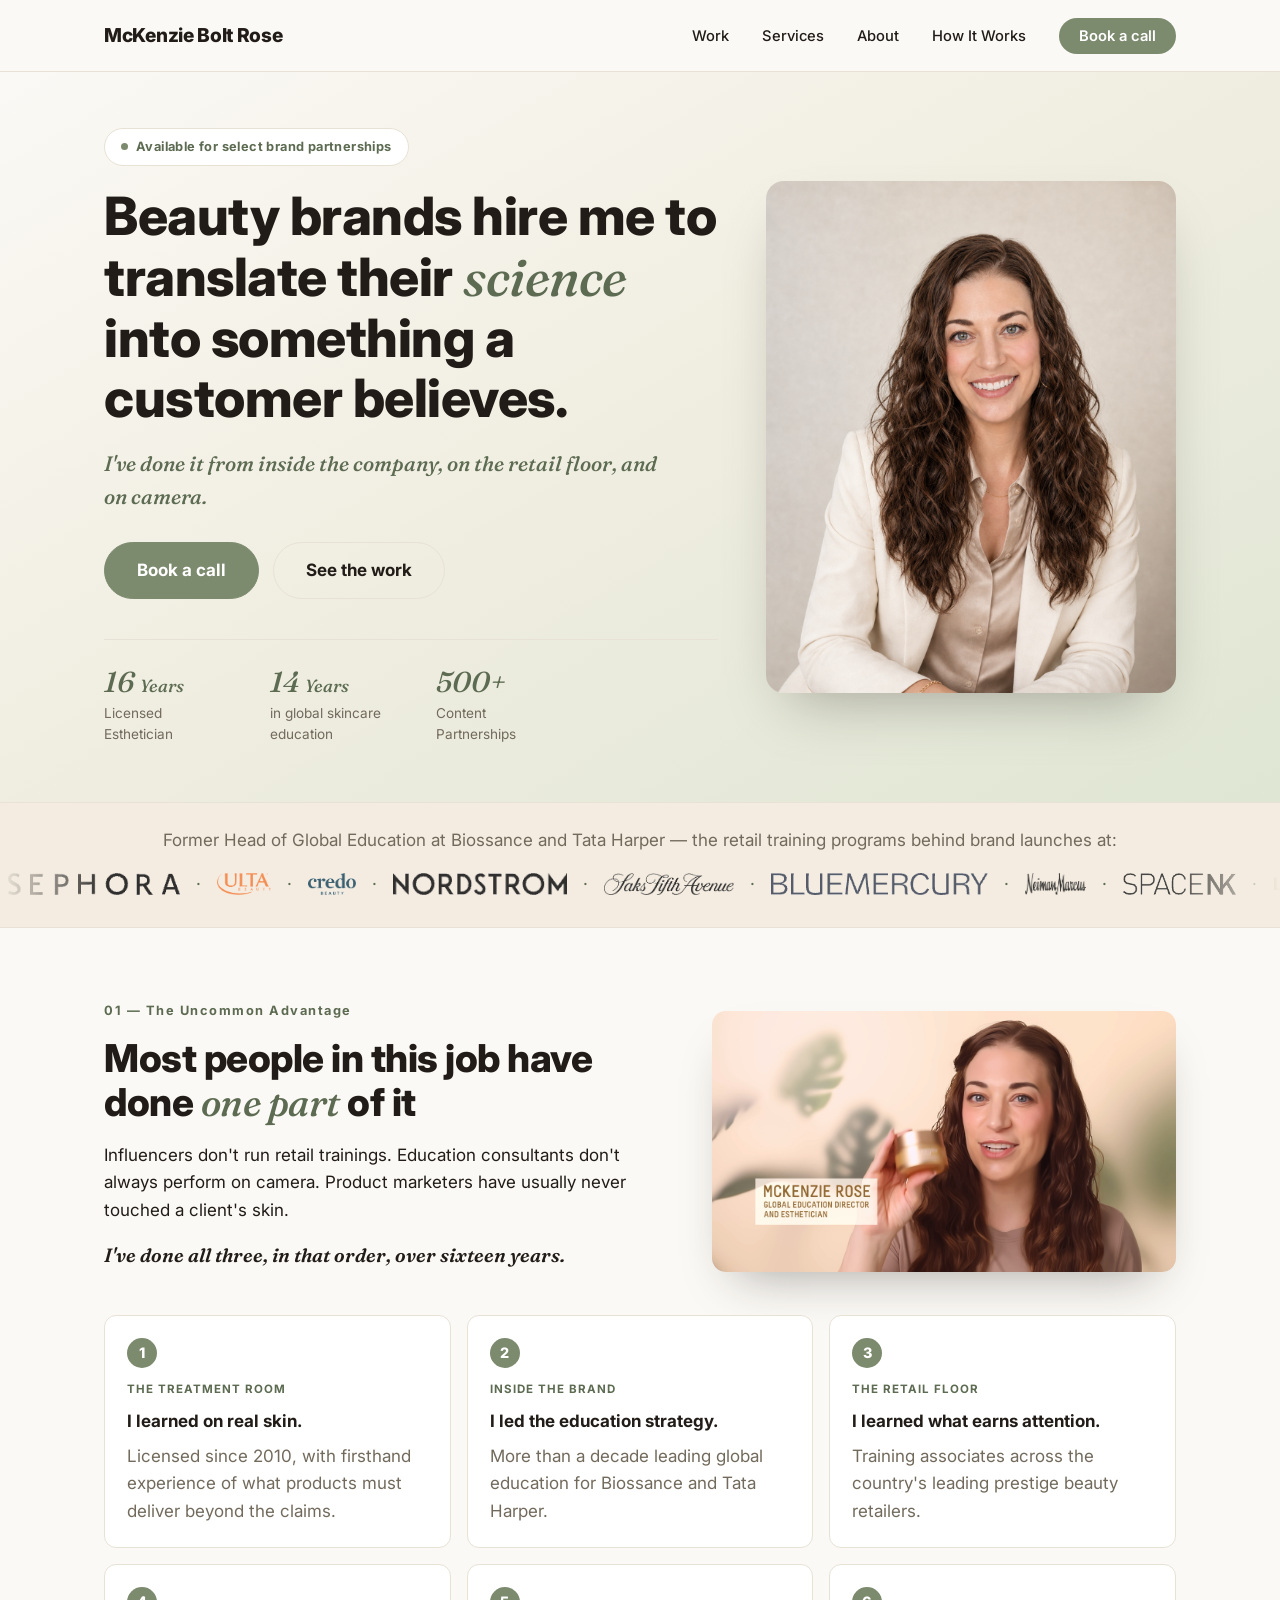
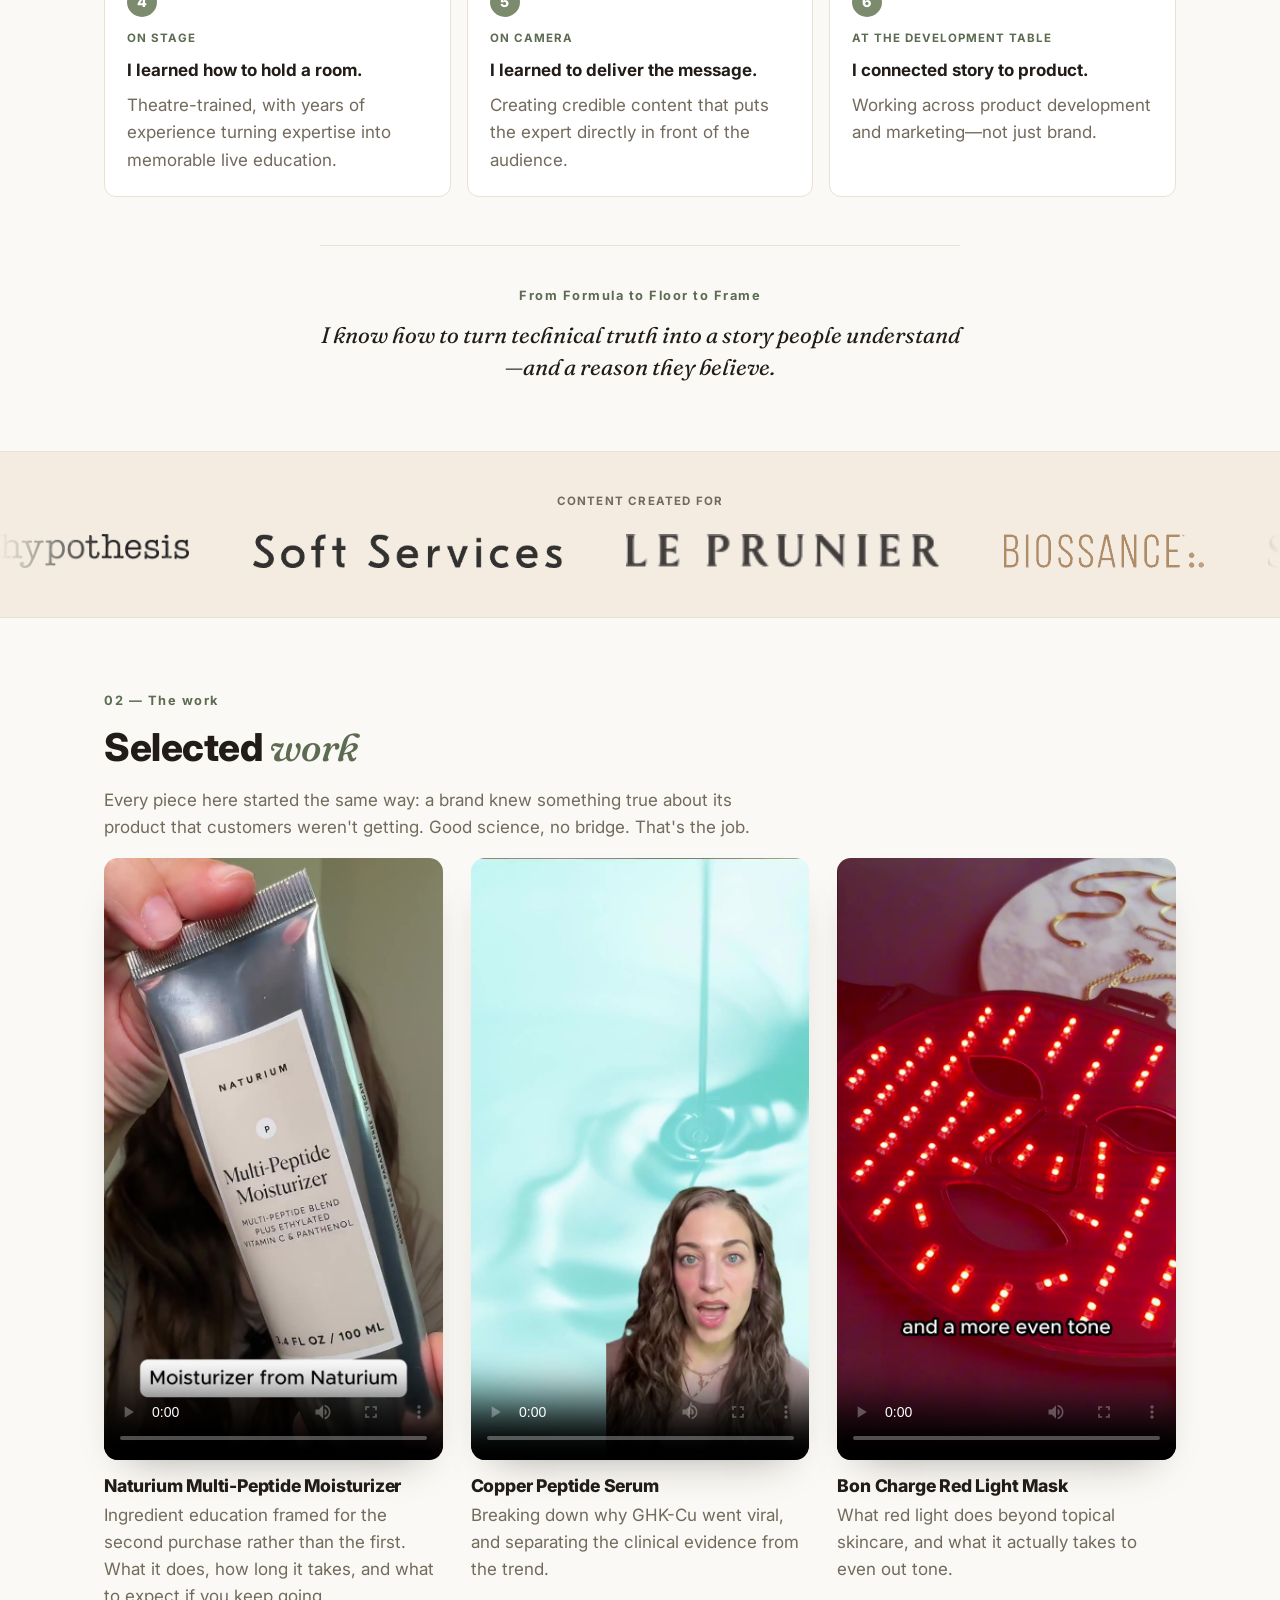
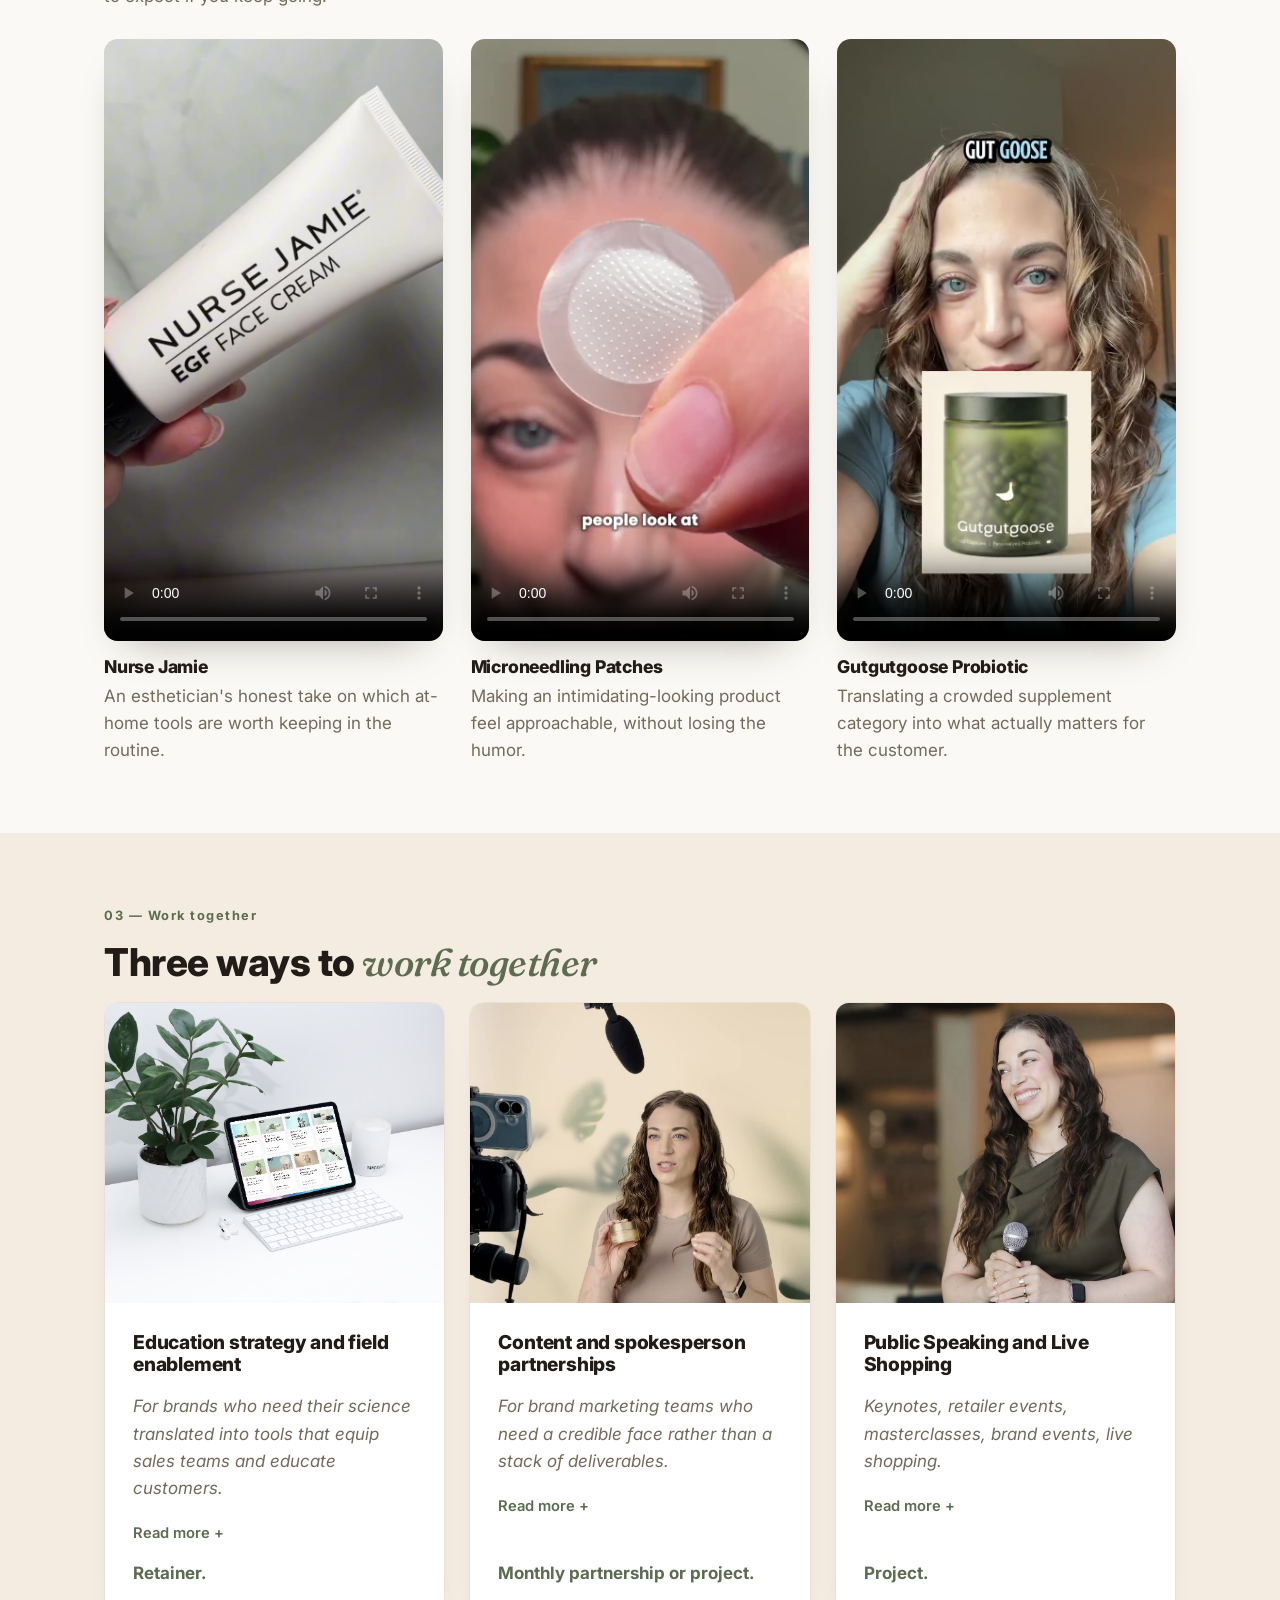
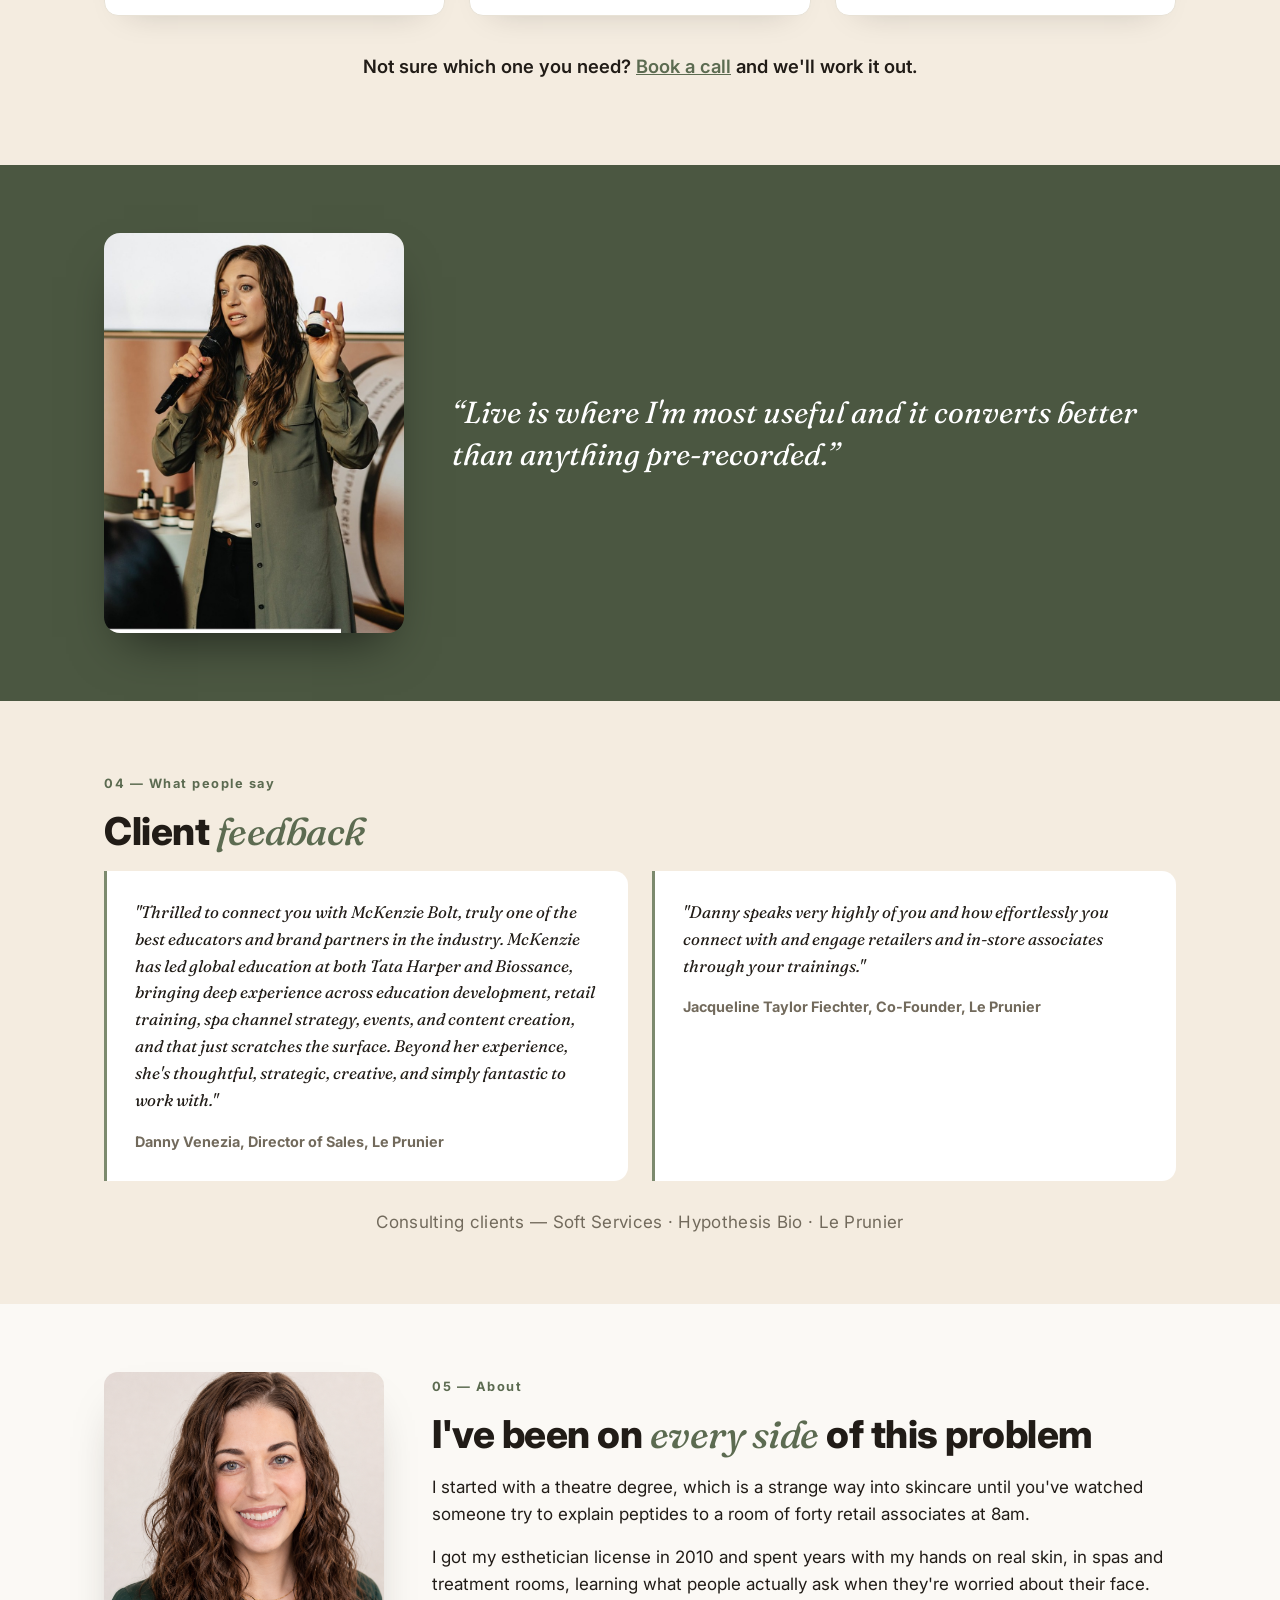
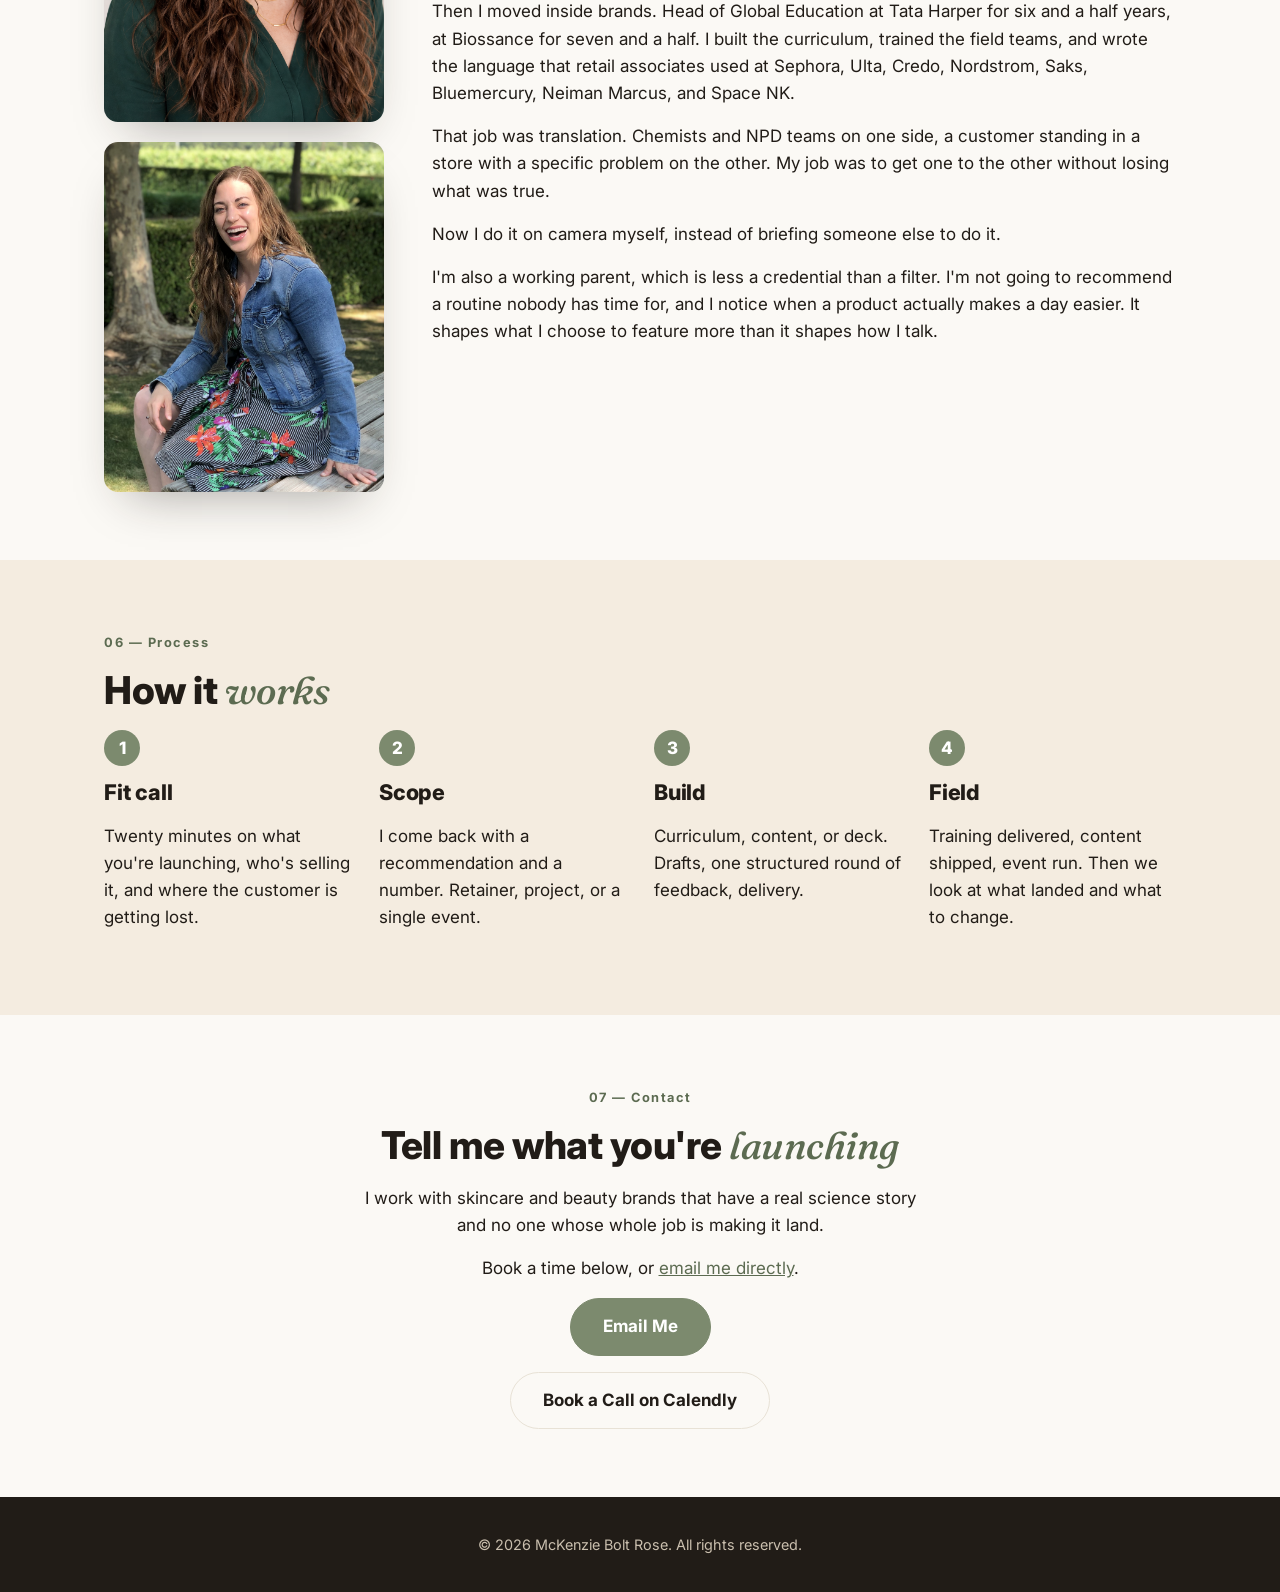
==== commit b8ef5807: "Fix broken mobile navigation with hamburger menu, tighten mobile hero spacing" ====
--- a/index.html
+++ b/index.html
@@ -14,7 +14,10 @@
 <header class="site-header">
   <div class="container header-inner">
     <a href="#" class="logo">McKenzie Bolt Rose</a>
-    <nav>
+    <button class="nav-toggle" id="navToggle" aria-label="Toggle menu" aria-expanded="false">
+      <span></span><span></span><span></span>
+    </button>
+    <nav id="siteNav">
       <a href="#work">Work</a>
       <a href="#services">Services</a>
       <a href="#about">About</a>
@@ -532,6 +535,21 @@
     });
   }, { threshold: 0.15 });
   revealEls.forEach(el => observer.observe(el));
+
+  const navToggle = document.getElementById('navToggle');
+  const siteNav = document.getElementById('siteNav');
+  navToggle.addEventListener('click', () => {
+    const isOpen = siteNav.classList.toggle('is-open');
+    navToggle.classList.toggle('is-open', isOpen);
+    navToggle.setAttribute('aria-expanded', isOpen ? 'true' : 'false');
+  });
+  siteNav.querySelectorAll('a').forEach(link => {
+    link.addEventListener('click', () => {
+      siteNav.classList.remove('is-open');
+      navToggle.classList.remove('is-open');
+      navToggle.setAttribute('aria-expanded', 'false');
+    });
+  });
 </script>
 
 </body>
--- a/style.css
+++ b/style.css
@@ -81,11 +81,47 @@
 }
 
 .header-inner {
+  position: relative;
   display: flex;
   align-items: center;
   justify-content: space-between;
   padding-top: 20px;
   padding-bottom: 20px;
+}
+
+.nav-toggle {
+  display: none;
+  flex-direction: column;
+  justify-content: center;
+  gap: 5px;
+  width: 36px;
+  height: 36px;
+  padding: 0;
+  background: none;
+  border: none;
+  cursor: pointer;
+  z-index: 20;
+}
+
+.nav-toggle span {
+  display: block;
+  width: 100%;
+  height: 2px;
+  background: var(--ink);
+  border-radius: 2px;
+  transition: transform 0.2s ease, opacity 0.2s ease;
+}
+
+.nav-toggle.is-open span:nth-child(1) {
+  transform: translateY(7px) rotate(45deg);
+}
+
+.nav-toggle.is-open span:nth-child(2) {
+  opacity: 0;
+}
+
+.nav-toggle.is-open span:nth-child(3) {
+  transform: translateY(-7px) rotate(-45deg);
 }
 
 .logo {
@@ -763,19 +799,64 @@
   .video-grid { grid-template-columns: repeat(2, 1fr); }
 }
 
+@media (max-width: 800px) {
+  .nav-toggle {
+    display: flex;
+  }
+
+  nav {
+    display: none;
+    position: absolute;
+    top: 100%;
+    left: 0;
+    right: 0;
+    flex-direction: column;
+    align-items: stretch;
+    gap: 4px;
+    background: var(--paper);
+    border-bottom: 1px solid var(--line);
+    padding: 8px 24px 20px;
+    box-shadow: 0 16px 28px -16px rgba(33, 28, 23, 0.2);
+  }
+
+  nav.is-open {
+    display: flex;
+  }
+
+  nav a {
+    margin-left: 0;
+    padding: 12px 0;
+    font-size: 1rem;
+    border-bottom: 1px solid var(--line);
+  }
+
+  nav a.nav-cta {
+    margin-top: 10px;
+    text-align: center;
+    border-bottom: none;
+  }
+}
+
 @media (max-width: 700px) {
-  h1 { font-size: 2.2rem; }
-  h2 { font-size: 1.8rem; }
-  nav a { margin-left: 16px; font-size: 0.85rem; }
-  .hero-inner { grid-template-columns: 1fr; }
-  .hero-img { max-width: 260px; margin: 0 auto; order: -1; }
-  .hero-content { padding-bottom: 32px; text-align: left; }
-  .hero-stats { flex-wrap: wrap; gap: 24px; }
+  h1 { font-size: 1.9rem; }
+  h2 { font-size: 1.6rem; }
+  .hero { padding-top: 20px; }
+  .hero-inner { grid-template-columns: 1fr; gap: 24px; }
+  .hero-img { max-width: 220px; margin: 0 auto; order: -1; aspect-ratio: 1 / 1; }
+  .hero-content { padding-bottom: 24px; text-align: left; }
+  .badge { font-size: 0.72rem; padding: 6px 12px; margin-bottom: 14px; }
+  .hero .subhead { font-size: 1.1rem; }
+  .hero-ctas { margin-top: 20px; gap: 10px; }
+  .button { padding: 12px 24px; font-size: 0.92rem; }
+  .hero-stats { flex-wrap: nowrap; gap: 12px; margin-top: 24px; padding-top: 20px; }
+  .hero-stat-number { font-size: 1.4rem; }
+  .hero-stat-unit { font-size: 0.85rem; }
+  .hero-stat-label { font-size: 0.72rem; max-width: none; }
   .rare-top { grid-template-columns: 1fr; }
   .rare-img { order: -1; }
   .about-inner { grid-template-columns: 1fr; }
   .headshot { max-width: 220px; }
-  section { padding: 48px 0; }
+  section { padding: 40px 0; }
   .spotlight-inner { grid-template-columns: 1fr; text-align: center; }
   .spotlight-img { max-width: 240px; margin: 0 auto; }
   .spotlight-quote p { font-size: 1.4rem; }
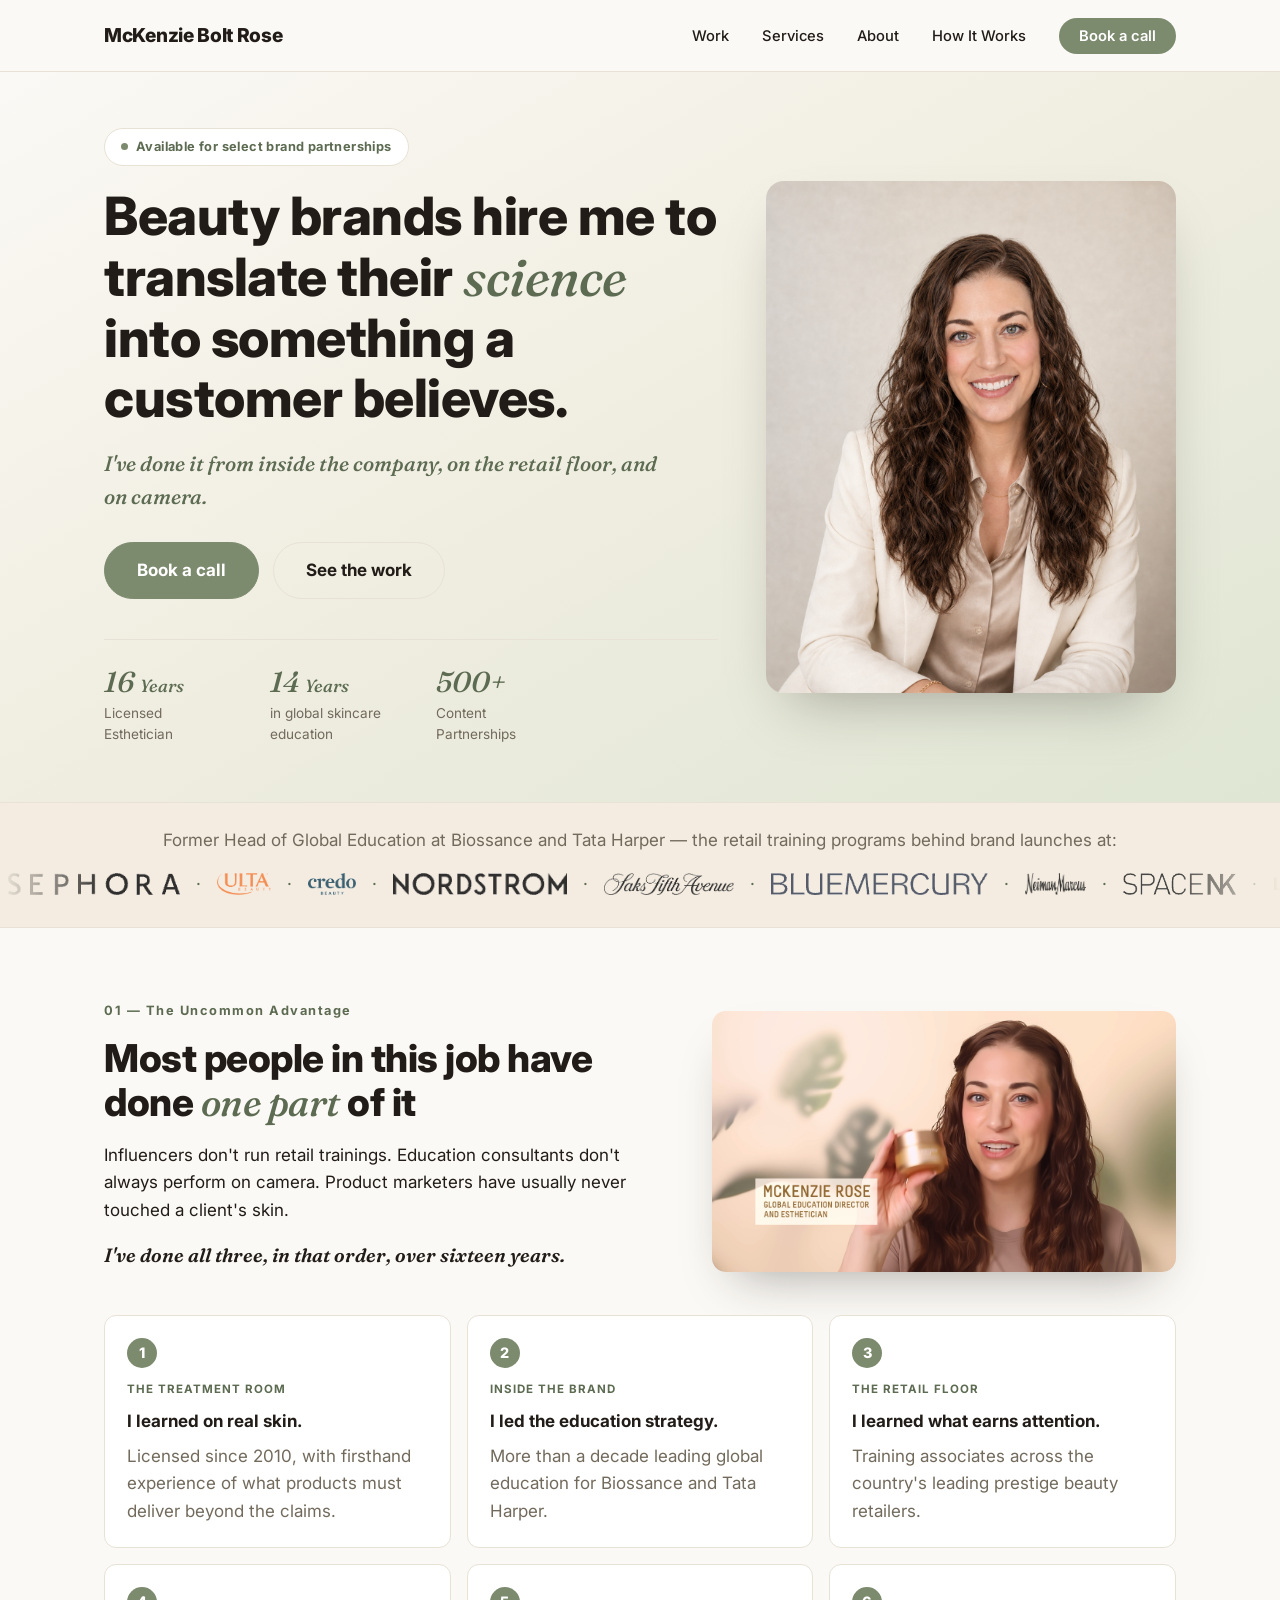
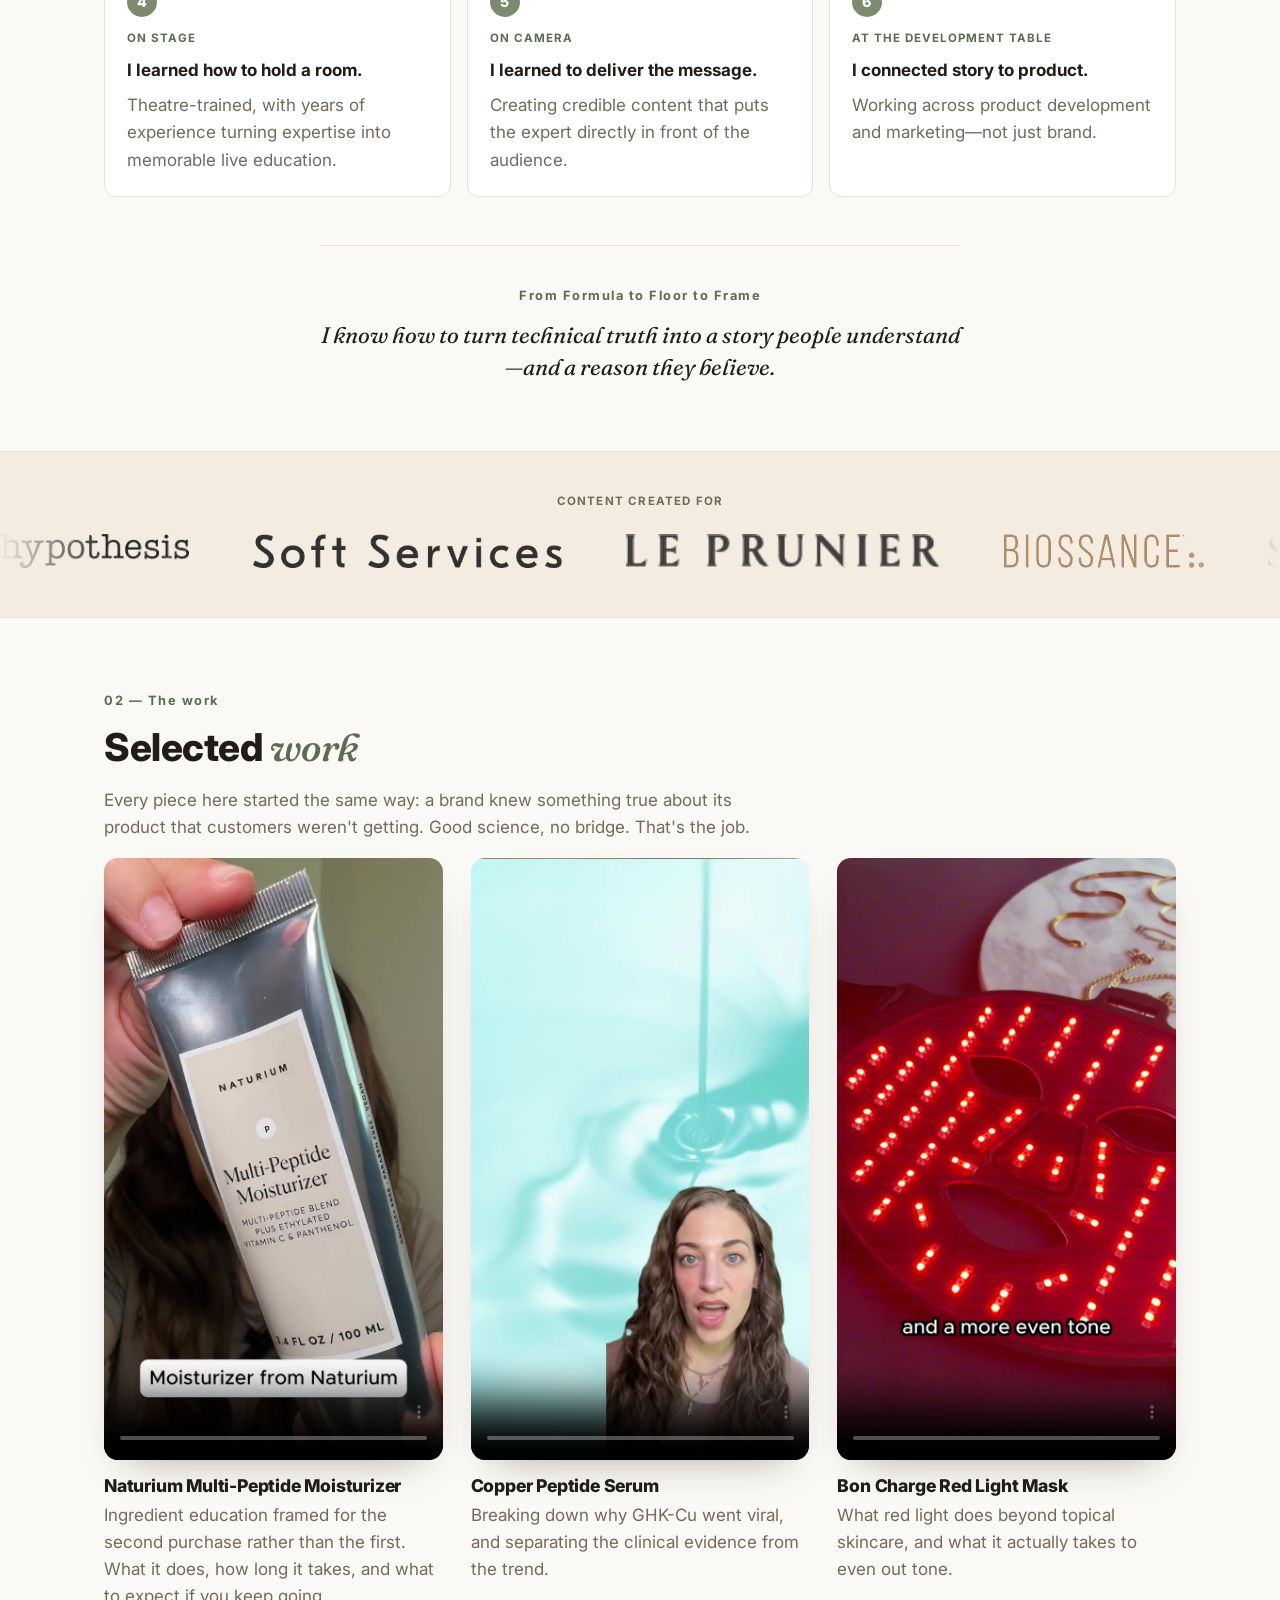
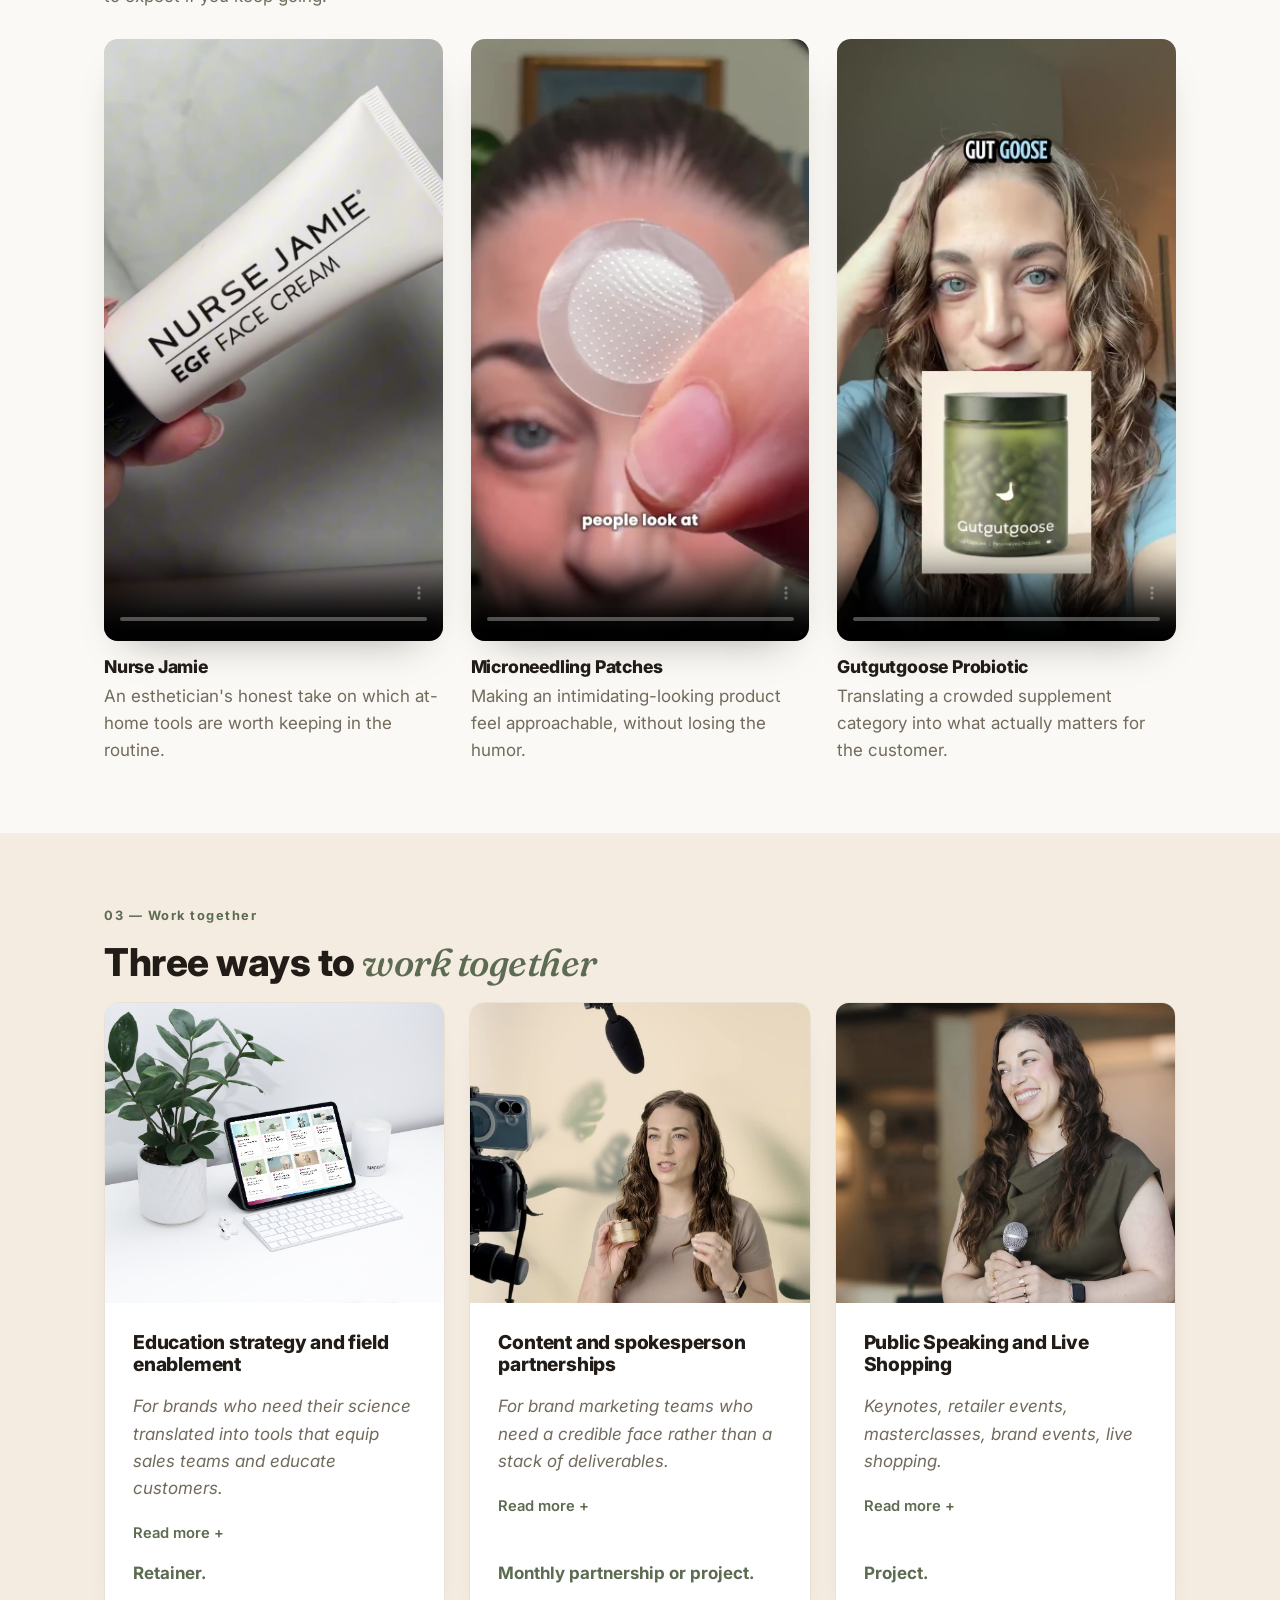
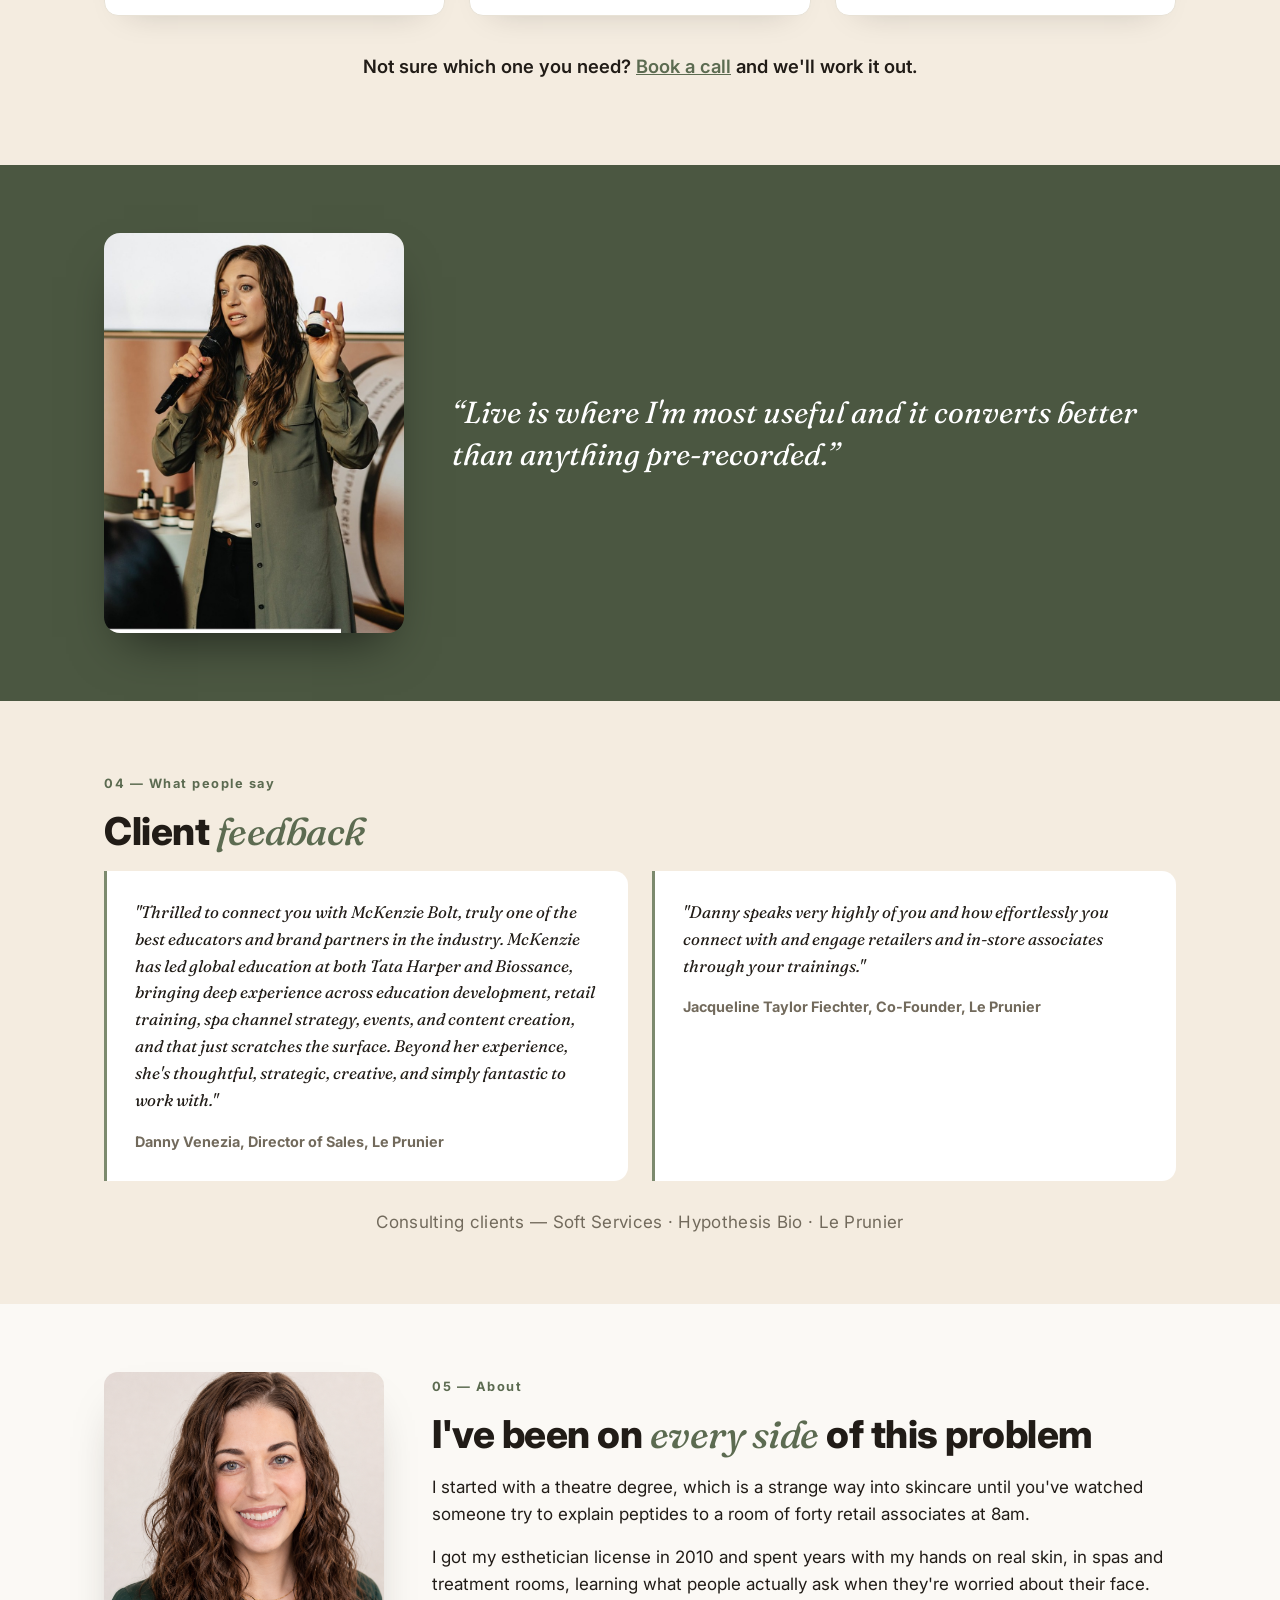
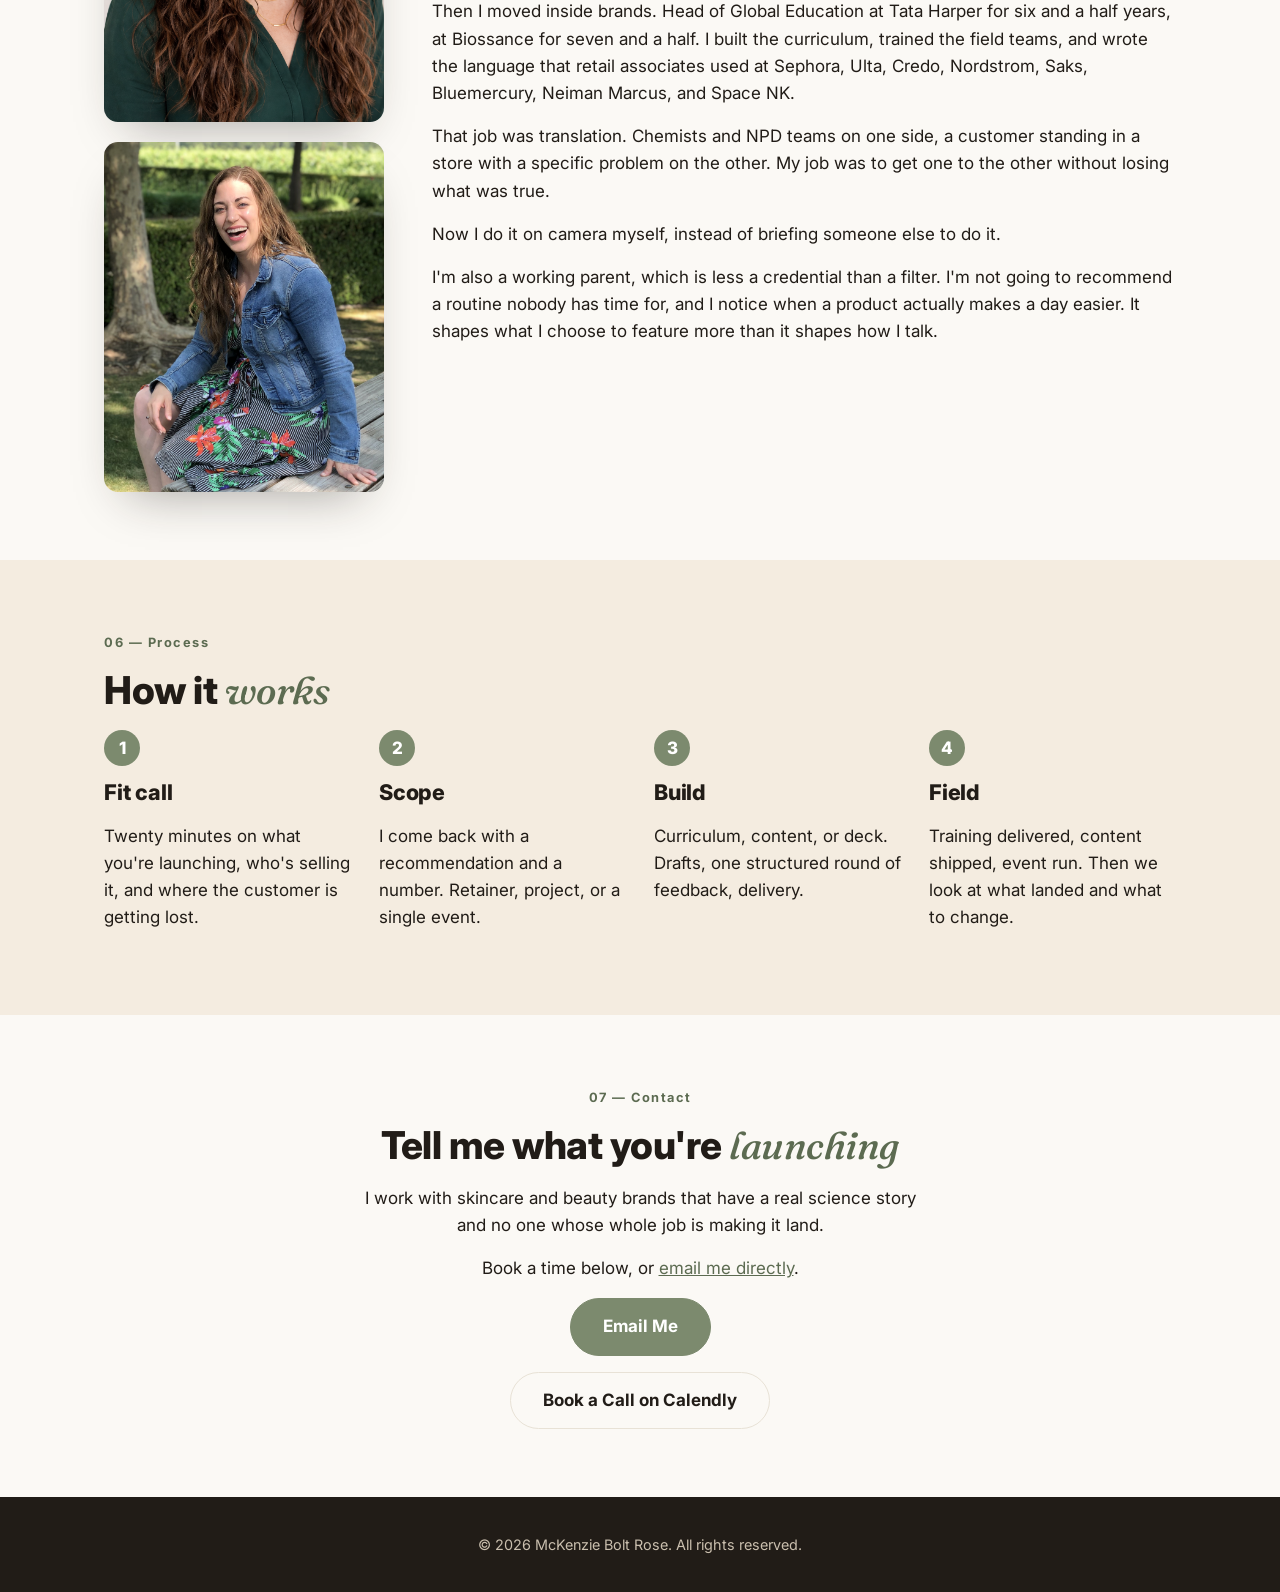
==== commit 2ec88245: "Show a compact 2-column video grid on mobile, full fullscreen playback on tap" ====
--- a/index.html
+++ b/index.html
@@ -325,42 +325,42 @@
 
       <div class="video-grid">
         <div class="video-card">
-          <video controls playsinline preload="metadata" poster="images/work-posters/work-naturium.jpg?v=3">
+          <video controls preload="metadata" poster="images/work-posters/work-naturium.jpg?v=3">
             <source src="videos/work-naturium.mp4" type="video/mp4">
           </video>
           <h4>Naturium Multi-Peptide Moisturizer</h4>
           <p>Ingredient education framed for the second purchase rather than the first. What it does, how long it takes, and what to expect if you keep going.</p>
         </div>
         <div class="video-card">
-          <video controls playsinline preload="metadata" poster="images/work-posters/work-copper.jpg?v=4">
+          <video controls preload="metadata" poster="images/work-posters/work-copper.jpg?v=4">
             <source src="videos/work-copper.mp4" type="video/mp4">
           </video>
           <h4>Copper Peptide Serum</h4>
           <p>Breaking down why GHK-Cu went viral, and separating the clinical evidence from the trend.</p>
         </div>
         <div class="video-card">
-          <video controls playsinline preload="metadata" poster="images/work-posters/work-boncharge.jpg?v=2">
+          <video controls preload="metadata" poster="images/work-posters/work-boncharge.jpg?v=2">
             <source src="videos/work-boncharge.mp4" type="video/mp4">
           </video>
           <h4>Bon Charge Red Light Mask</h4>
           <p>What red light does beyond topical skincare, and what it actually takes to even out tone.</p>
         </div>
         <div class="video-card">
-          <video controls playsinline preload="metadata" poster="images/work-posters/work-nursejamie.jpg?v=2">
+          <video controls preload="metadata" poster="images/work-posters/work-nursejamie.jpg?v=2">
             <source src="videos/work-nursejamie.mp4" type="video/mp4">
           </video>
           <h4>Nurse Jamie</h4>
           <p>An esthetician's honest take on which at-home tools are worth keeping in the routine.</p>
         </div>
         <div class="video-card">
-          <video controls playsinline preload="metadata" poster="images/work-posters/work-patches.jpg?v=4">
+          <video controls preload="metadata" poster="images/work-posters/work-patches.jpg?v=4">
             <source src="videos/work-patches.mp4" type="video/mp4">
           </video>
           <h4>Microneedling Patches</h4>
           <p>Making an intimidating-looking product feel approachable, without losing the humor.</p>
         </div>
         <div class="video-card">
-          <video controls playsinline preload="metadata" poster="images/work-posters/work-30.jpg?v=3">
+          <video controls preload="metadata" poster="images/work-posters/work-30.jpg?v=3">
             <source src="videos/work-30.mp4" type="video/mp4">
           </video>
           <h4>Gutgutgoose Probiotic</h4>
--- a/style.css
+++ b/style.css
@@ -861,5 +861,8 @@
   .spotlight-img { max-width: 240px; margin: 0 auto; }
   .spotlight-quote p { font-size: 1.4rem; }
   .timeline { grid-template-columns: 1fr; }
-  .video-grid { grid-template-columns: 1fr; max-width: 320px; margin: 0 auto; }
-}
+  .video-grid { grid-template-columns: repeat(2, 1fr); gap: 12px; }
+  .video-card video { border-radius: 10px; }
+  .video-card h4 { font-size: 0.85rem; margin-top: 8px; margin-bottom: 0; line-height: 1.3; }
+  .video-card p { display: none; }
+}
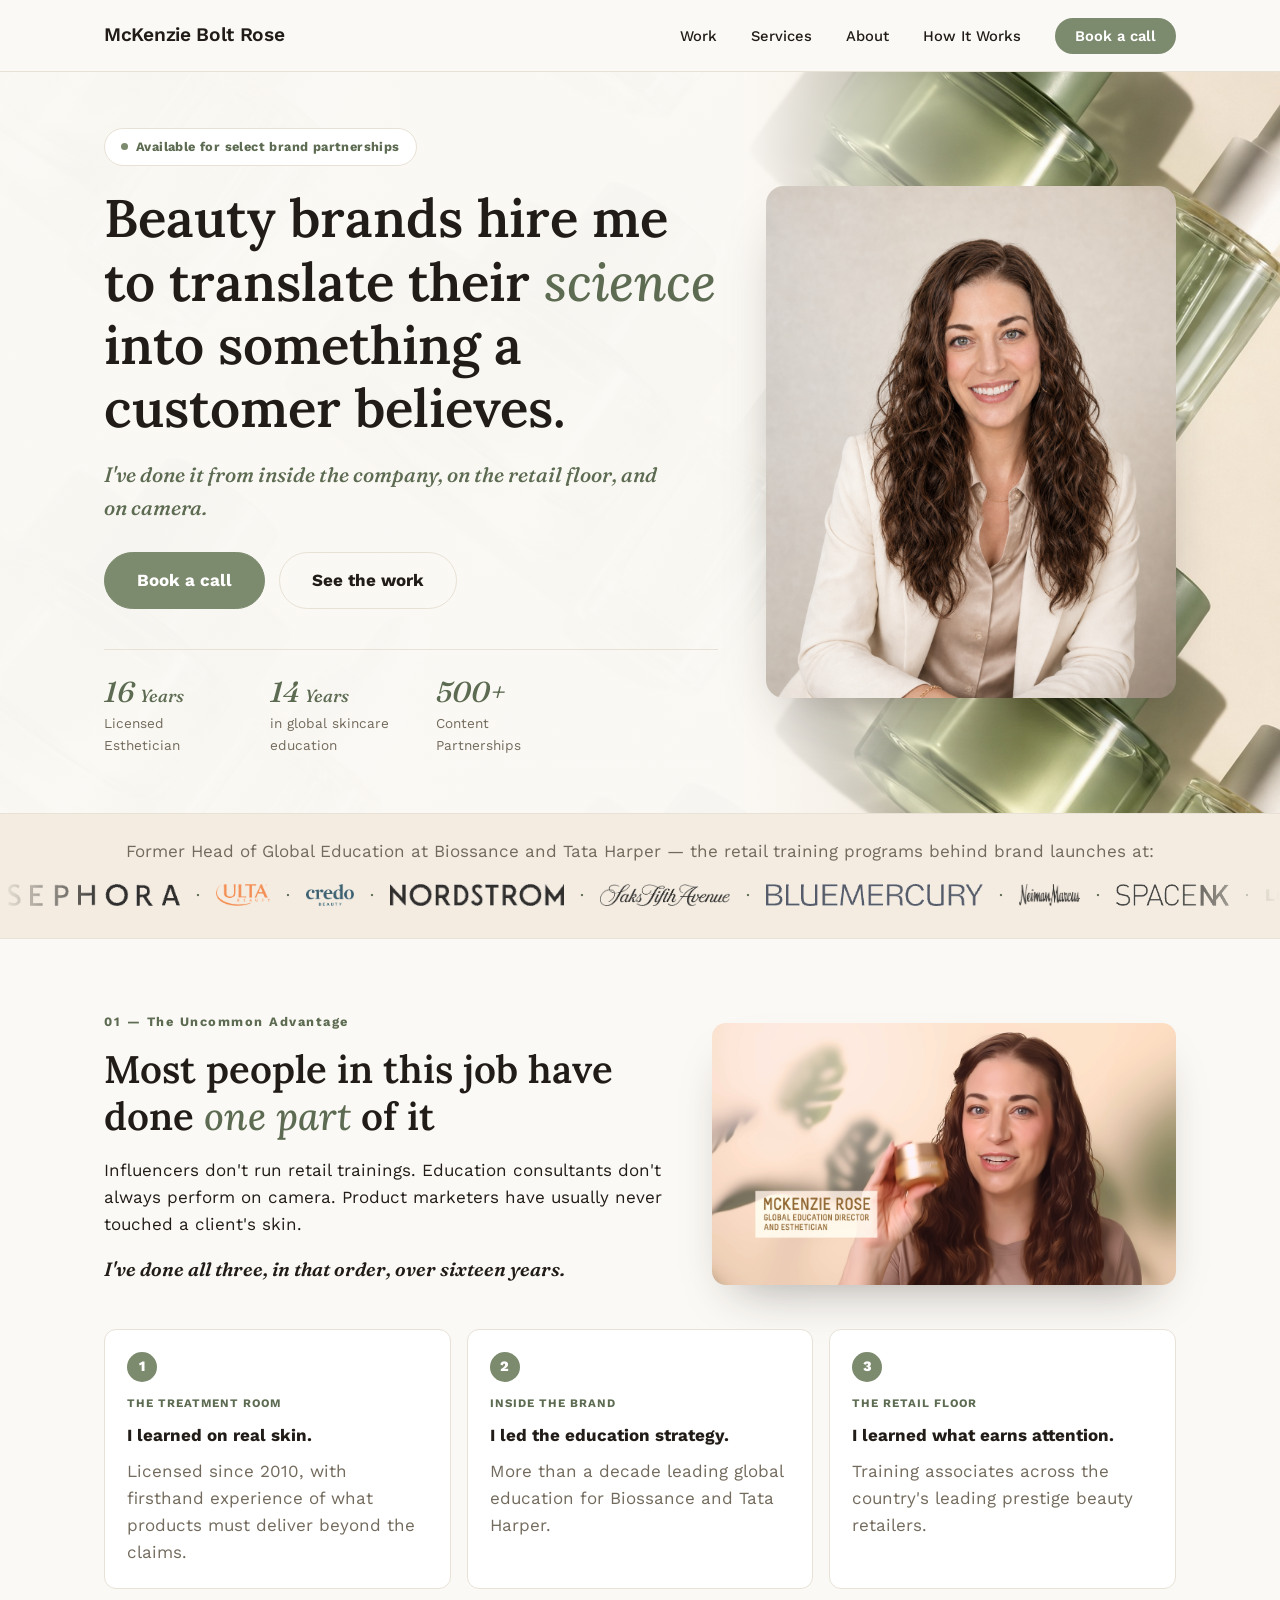
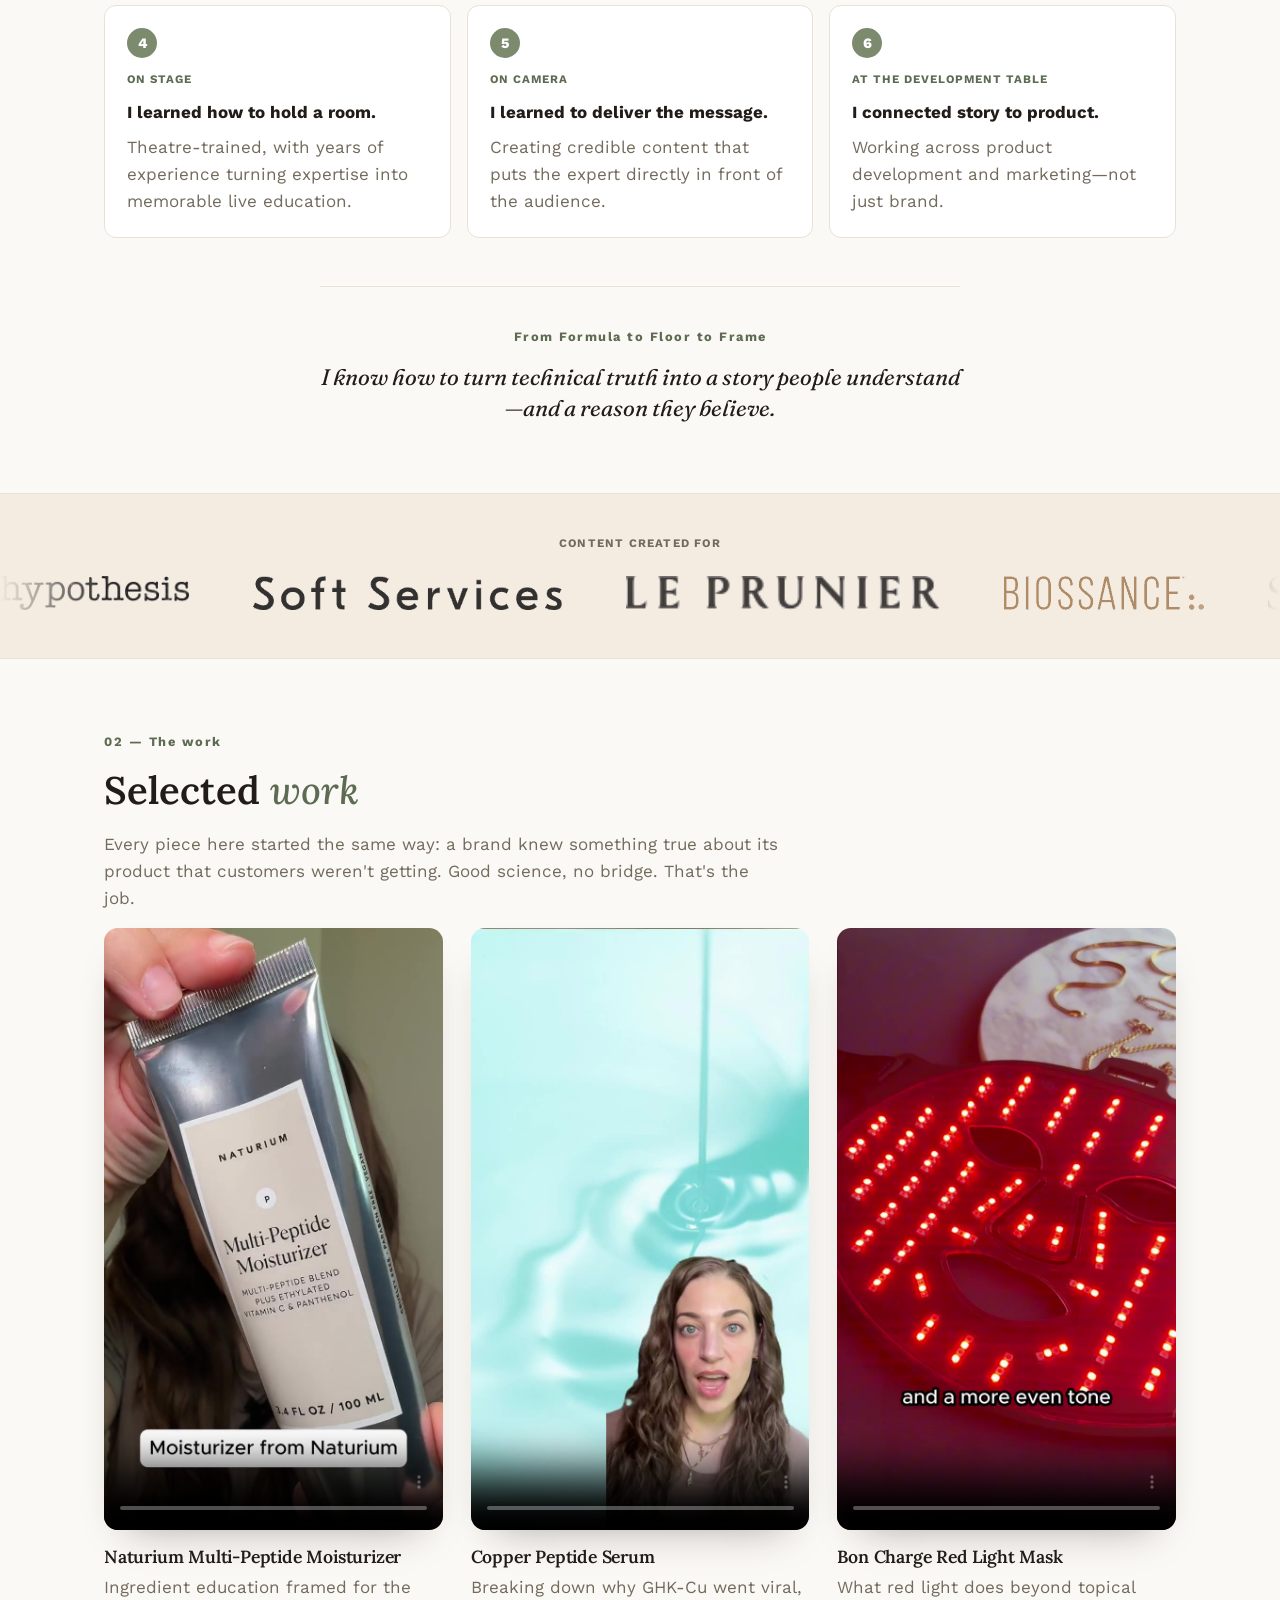
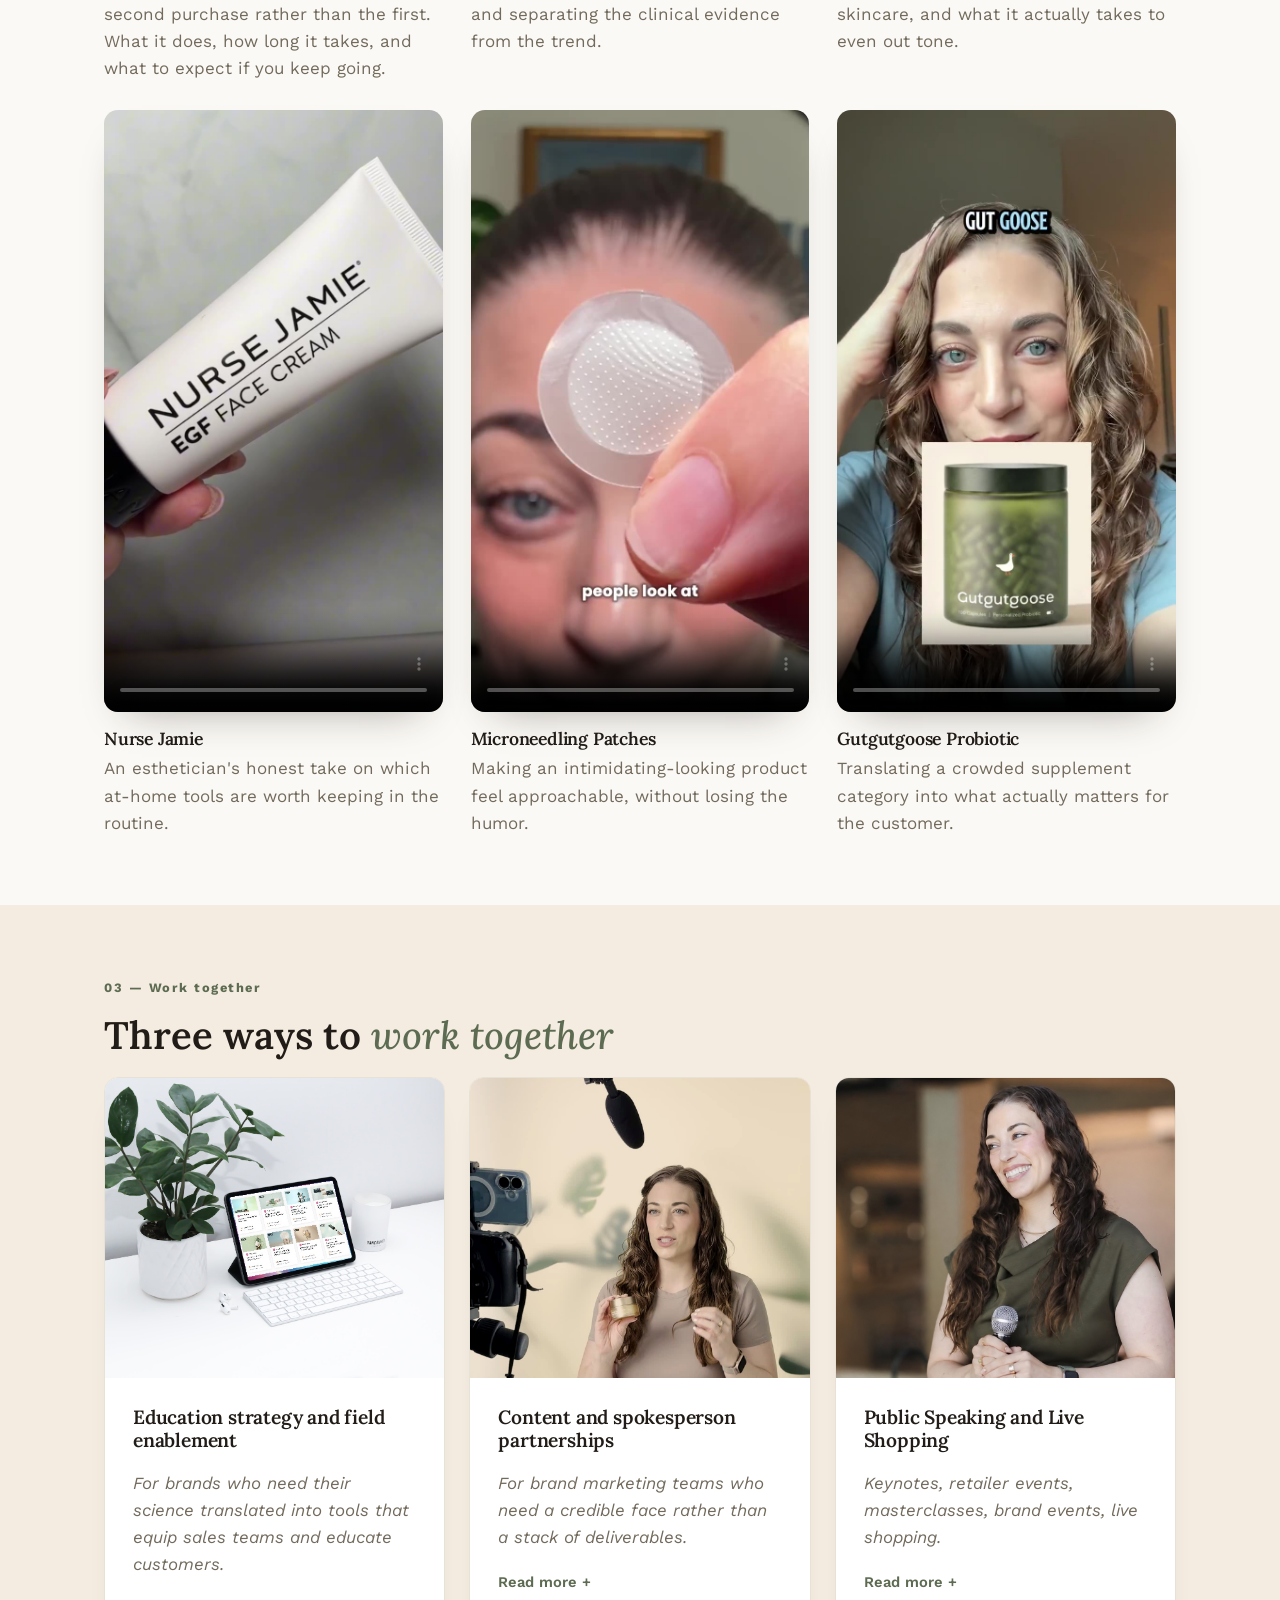
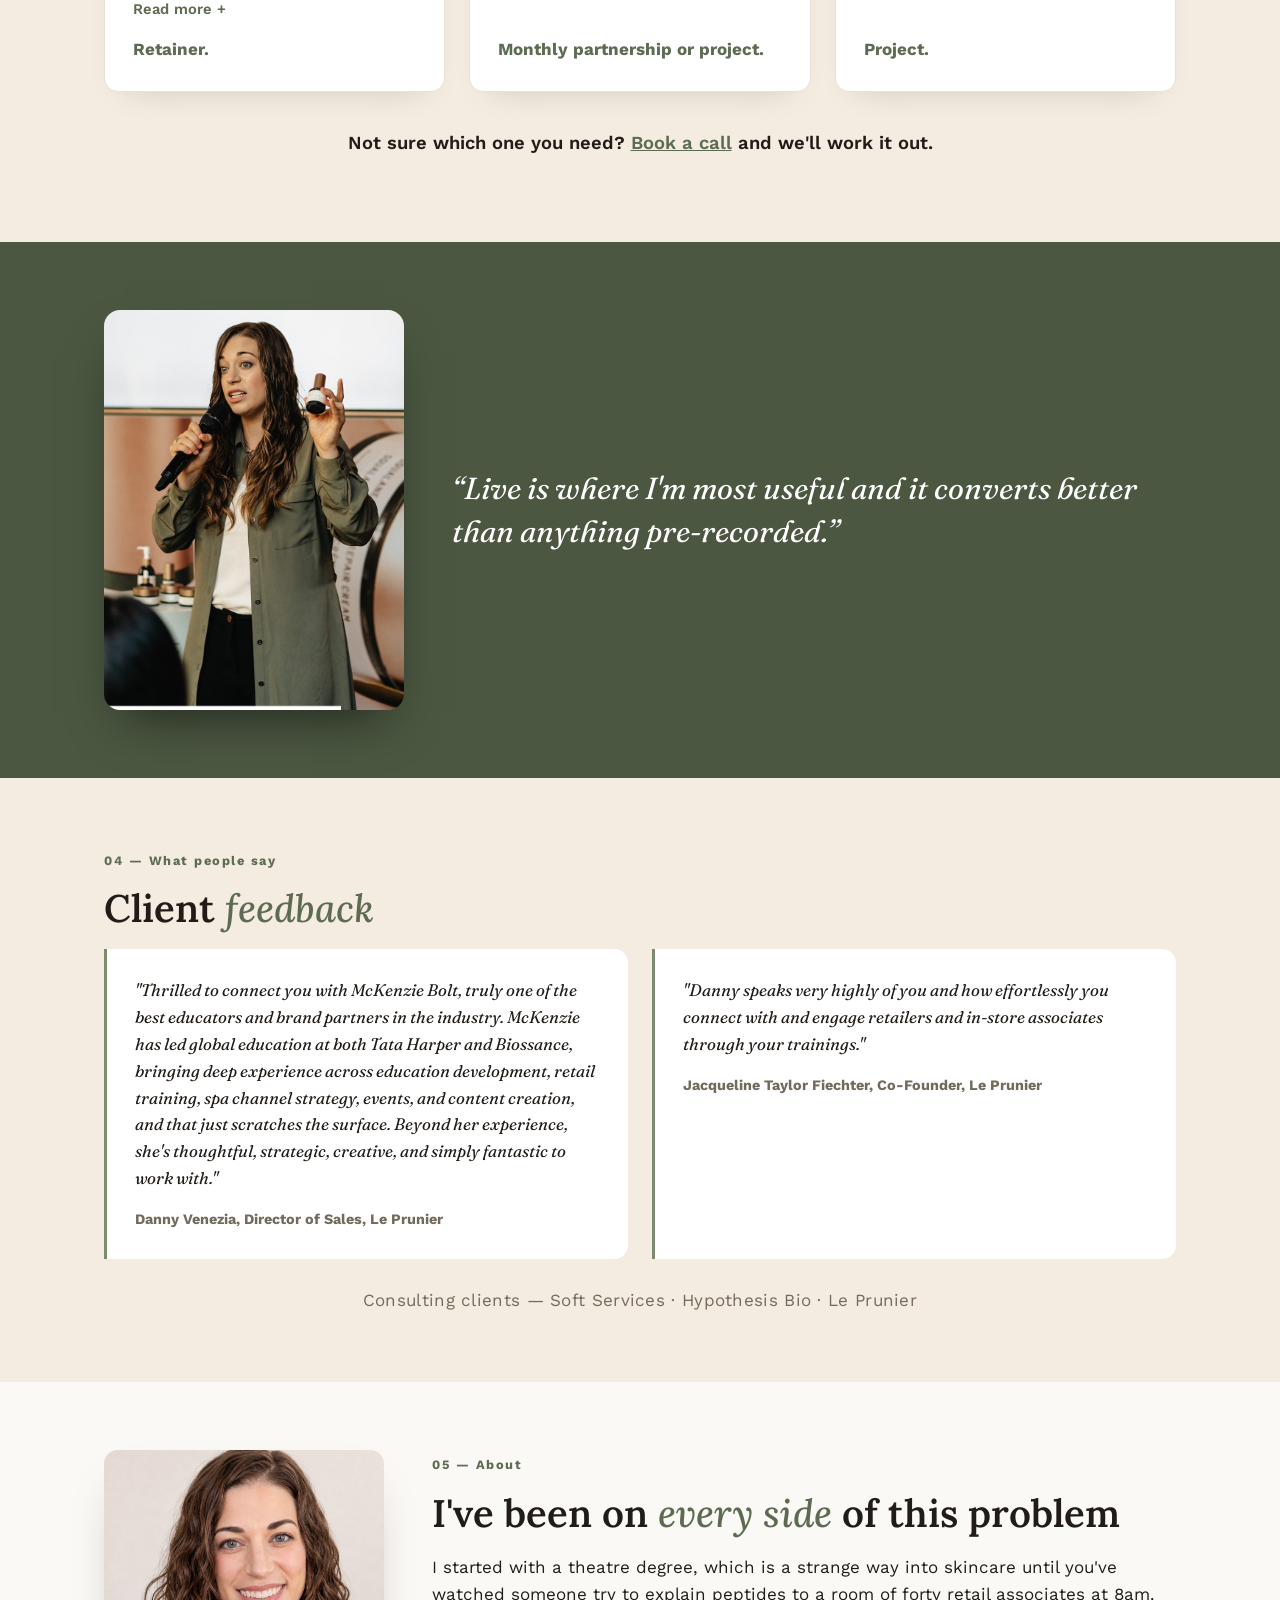
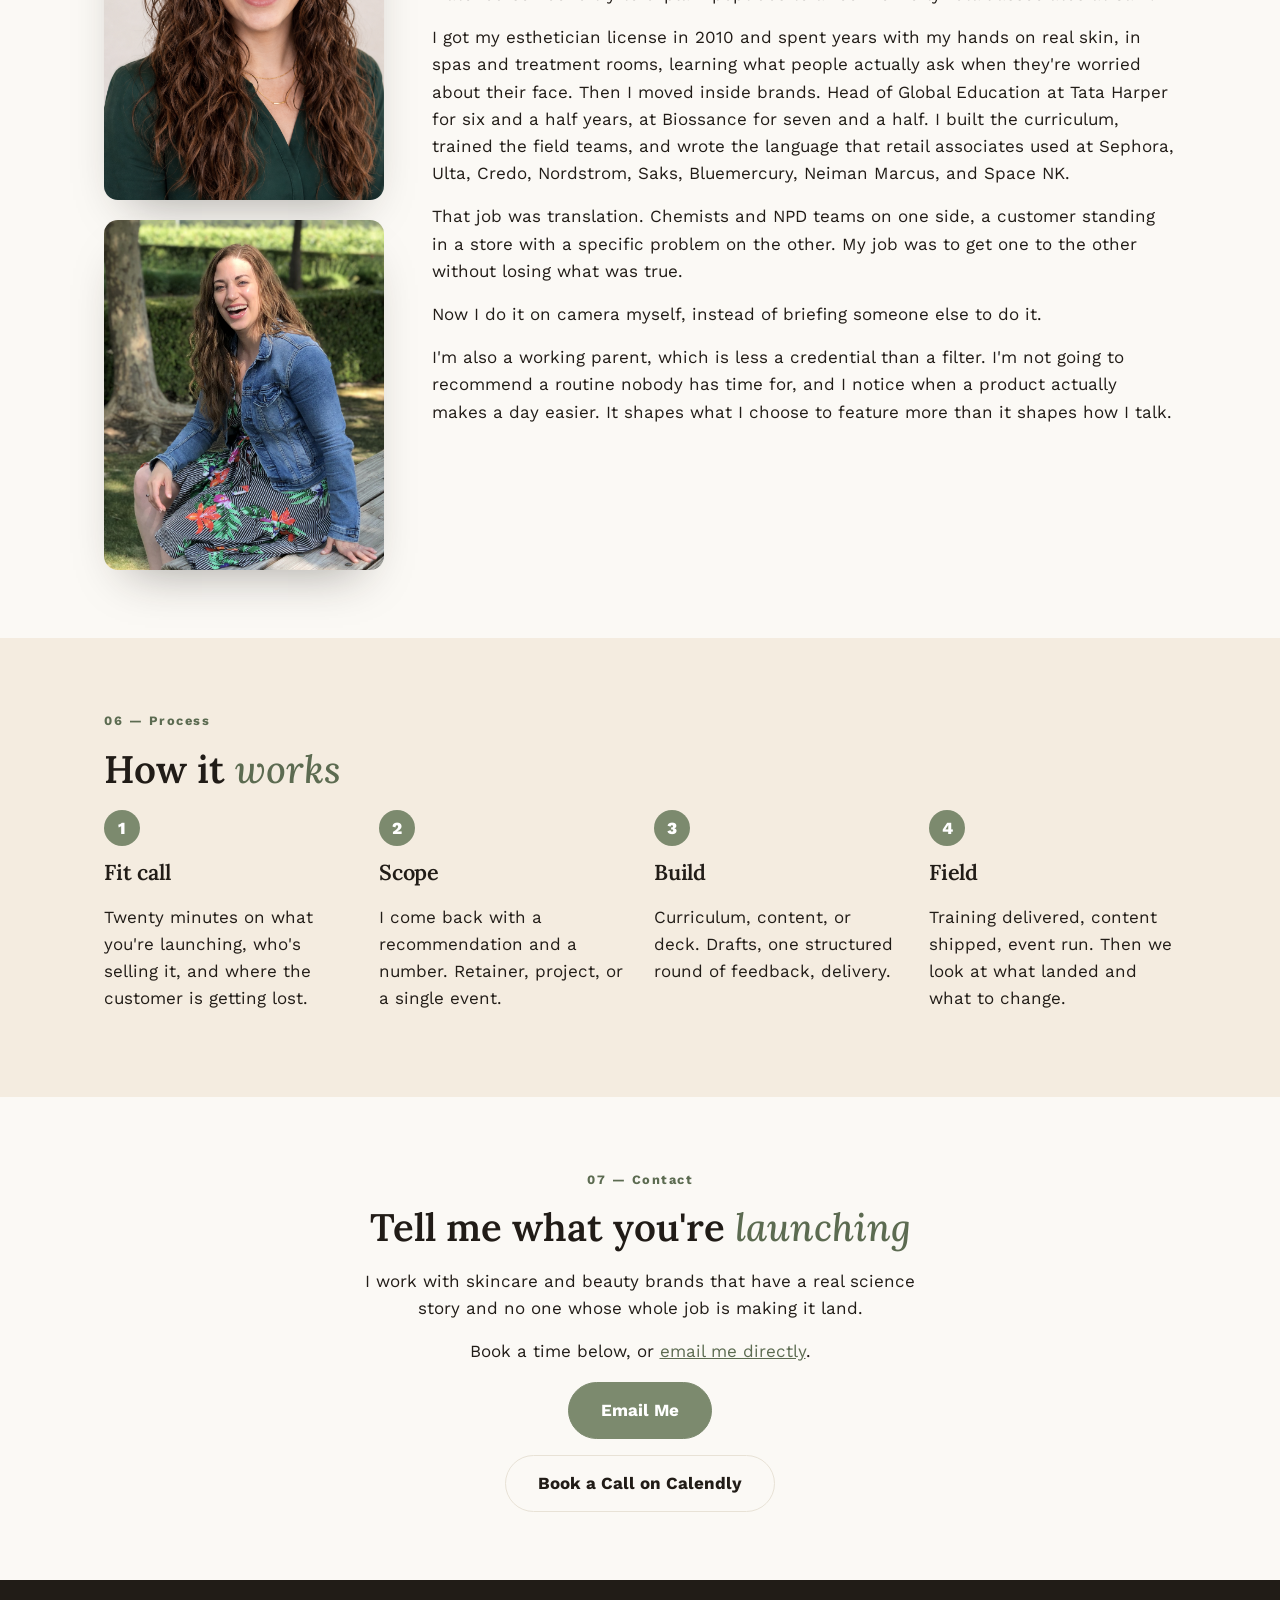
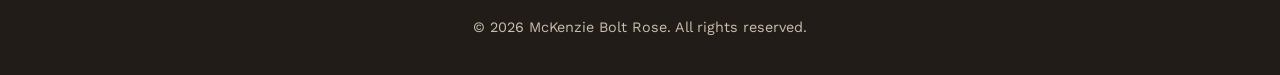
==== commit 6b9b24bb: "Add hero background photo with fade overlay, update heading font to Lora, and refresh speaking photo" ====
--- a/index.html
+++ b/index.html
@@ -6,7 +6,7 @@
 <title>McKenzie Bolt Rose | Beauty Education &amp; Content</title>
 <link rel="preconnect" href="https://fonts.googleapis.com">
 <link rel="preconnect" href="https://fonts.gstatic.com" crossorigin>
-<link href="https://fonts.googleapis.com/css2?family=Fraunces:ital,wght@1,500&family=Inter:wght@400;500;600;700;800&display=swap" rel="stylesheet">
+<link href="https://fonts.googleapis.com/css2?family=Fraunces:ital,wght@1,500&family=Lora:ital,wght@0,500;0,600;1,500&family=Work+Sans:wght@400;500;600;700&display=swap" rel="stylesheet">
 <link rel="stylesheet" href="style.css">
 </head>
 <body>
@@ -404,7 +404,7 @@
         </div>
 
         <div class="service-card">
-          <img src="images/speaking-live.jpg?v=3" alt="Speaking at a brand event" class="service-img service-img-speaking">
+          <img src="images/speaking-live.jpg?v=5" alt="Speaking at a brand event" class="service-img service-img-speaking">
           <div class="service-body">
             <h3>Public Speaking and Live Shopping</h3>
             <p class="for">Keynotes, retailer events, masterclasses, brand events, live shopping.</p>
--- a/style.css
+++ b/style.css
@@ -8,7 +8,8 @@
   --muted: #726a5c;
   --max-width: 1120px;
   --serif: "Fraunces", Georgia, serif;
-  --sans: "Inter", -apple-system, BlinkMacSystemFont, "Segoe UI", Helvetica, Arial, sans-serif;
+  --heading-serif: "Lora", Georgia, serif;
+  --sans: "Work Sans", -apple-system, BlinkMacSystemFont, "Segoe UI", Helvetica, Arial, sans-serif;
 }
 
 * {
@@ -32,10 +33,10 @@
 }
 
 h1, h2, h3, h4 {
-  font-family: var(--sans);
-  font-weight: 800;
-  line-height: 1.15;
-  letter-spacing: -0.5px;
+  font-family: var(--heading-serif);
+  font-weight: 600;
+  line-height: 1.2;
+  letter-spacing: 0;
   margin: 0 0 18px;
 }
 
@@ -125,7 +126,7 @@
 }
 
 .logo {
-  font-weight: 800;
+  font-weight: 600;
   text-decoration: none;
   color: var(--ink);
   font-size: 1.2rem;
@@ -171,9 +172,38 @@
 
 /* Hero */
 .hero {
+  position: relative;
   padding: 56px 0 0;
   background: linear-gradient(150deg, #fbf9f5 0%, #f1eee2 45%, #dfe6d3 100%);
   overflow: hidden;
+}
+
+.hero::before {
+  content: "";
+  position: absolute;
+  inset: 0;
+  background-image: url('images/hero-bg-bottles.jpg?v=9');
+  background-size: cover;
+  background-position: center center;
+  pointer-events: none;
+}
+
+.hero::after {
+  content: "";
+  position: absolute;
+  inset: 0;
+  background: linear-gradient(90deg,
+    rgba(251, 249, 245, 0.98) 0%,
+    rgba(251, 249, 245, 0.98) 58%,
+    rgba(251, 249, 245, 0.6) 68%,
+    rgba(251, 249, 245, 0) 80%
+  );
+  pointer-events: none;
+}
+
+.hero-inner {
+  position: relative;
+  z-index: 1;
 }
 
 .hero-inner {
@@ -213,7 +243,7 @@
 }
 
 h1 em, h2 em, h3 em {
-  font-family: var(--serif);
+  font-family: var(--heading-serif);
   font-style: italic;
   font-weight: 500;
   color: var(--accent-dark);
@@ -855,12 +885,27 @@
   .rare-top { grid-template-columns: 1fr; }
   .rare-img { order: -1; }
   .about-inner { grid-template-columns: 1fr; }
-  .headshot { max-width: 220px; }
+  .about-photos { grid-template-columns: repeat(2, 1fr); gap: 12px; }
+  .headshot { max-width: none; }
   section { padding: 40px 0; }
+  .services-grid { gap: 16px; }
+  .service-img { height: 160px; }
+  .service-body { padding: 18px; }
+  .service-body h3 { font-size: 1.05rem; }
+  .steps { grid-template-columns: repeat(2, 1fr); gap: 16px; }
+  .step-number { width: 28px; height: 28px; line-height: 28px; font-size: 0.85rem; margin-bottom: 10px; }
+  .quotes { gap: 16px; }
+  blockquote { padding: 18px; }
+  blockquote p { font-size: 0.95rem; }
   .spotlight-inner { grid-template-columns: 1fr; text-align: center; }
   .spotlight-img { max-width: 240px; margin: 0 auto; }
   .spotlight-quote p { font-size: 1.4rem; }
-  .timeline { grid-template-columns: 1fr; }
+  .timeline { grid-template-columns: repeat(2, 1fr); gap: 10px; }
+  .timeline-item { padding: 14px; }
+  .timeline-number { width: 24px; height: 24px; font-size: 0.78rem; margin-bottom: 8px; }
+  .timeline-label { font-size: 0.62rem; margin-bottom: 6px; }
+  .timeline-statement { font-size: 0.9rem; margin-bottom: 4px; }
+  .timeline-support { font-size: 0.8rem; line-height: 1.4; }
   .video-grid { grid-template-columns: repeat(2, 1fr); gap: 12px; }
   .video-card video { border-radius: 10px; }
   .video-card h4 { font-size: 0.85rem; margin-top: 8px; margin-bottom: 0; line-height: 1.3; }
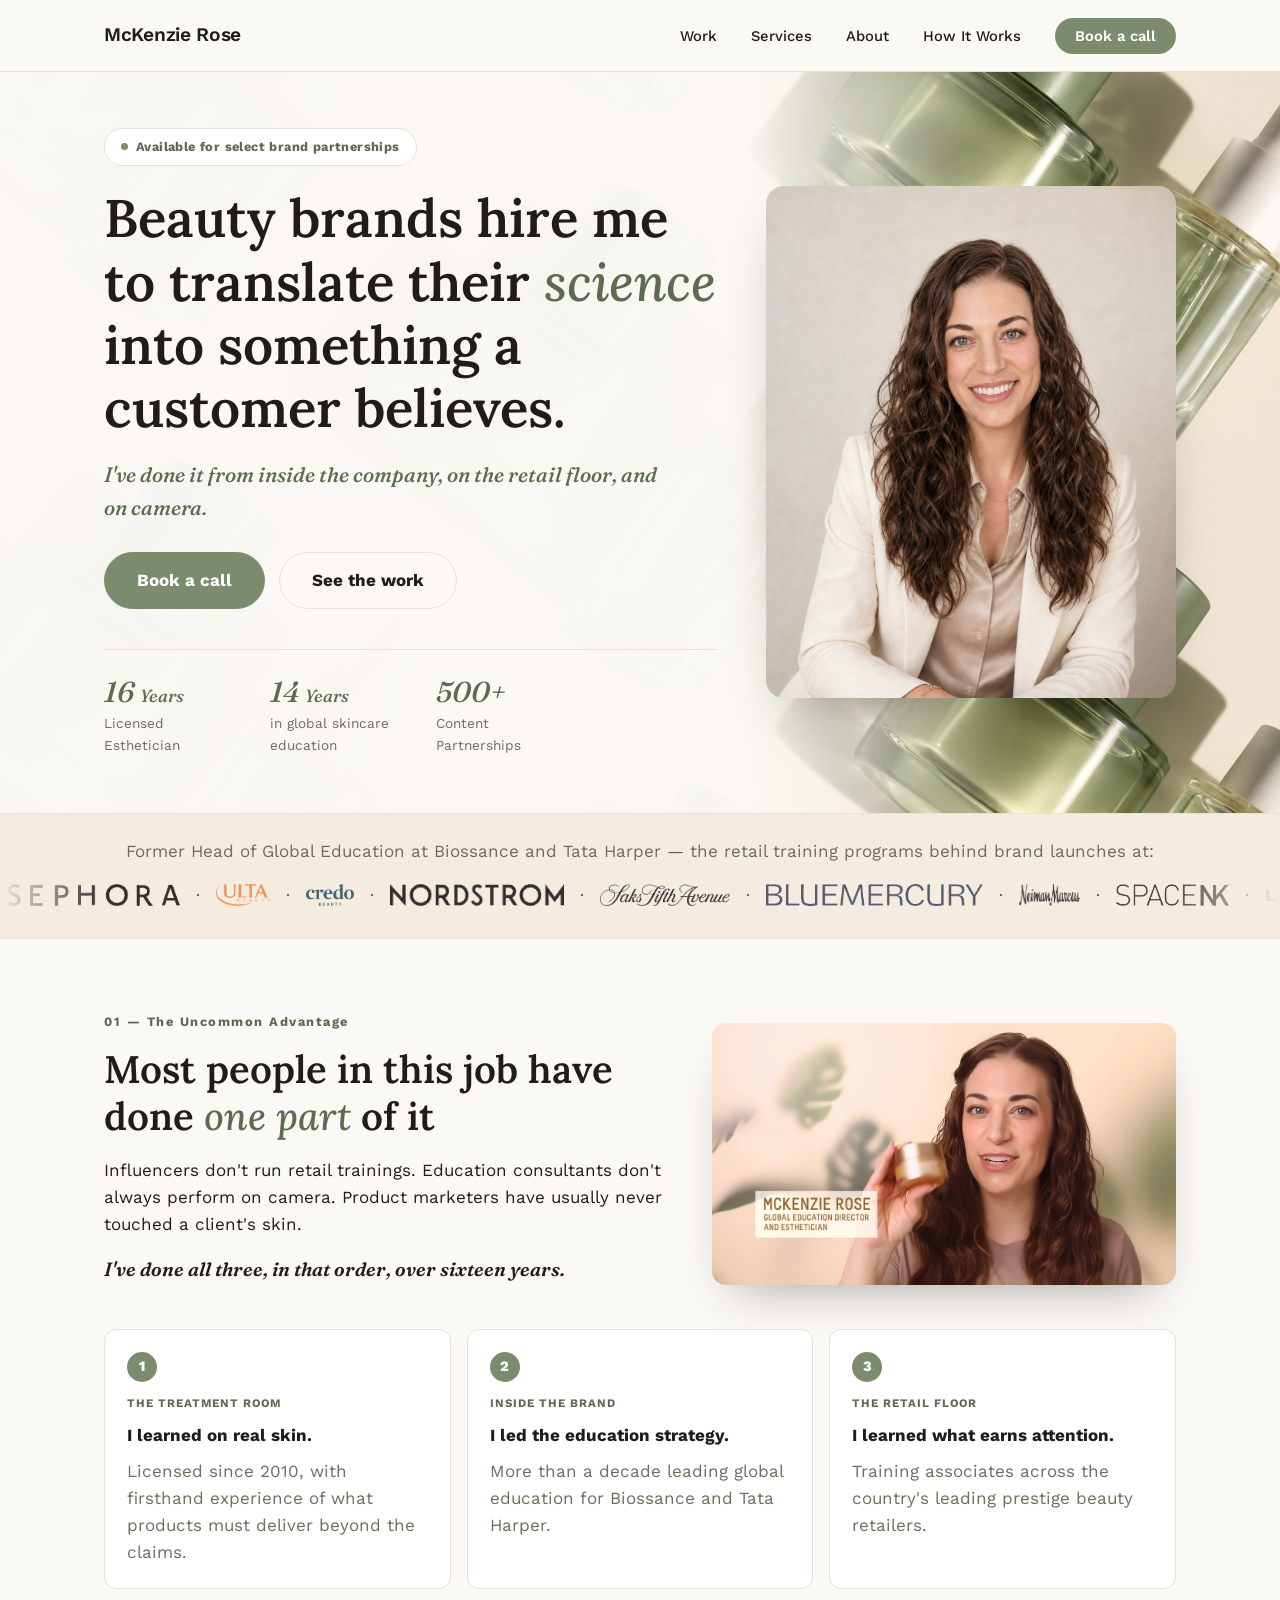
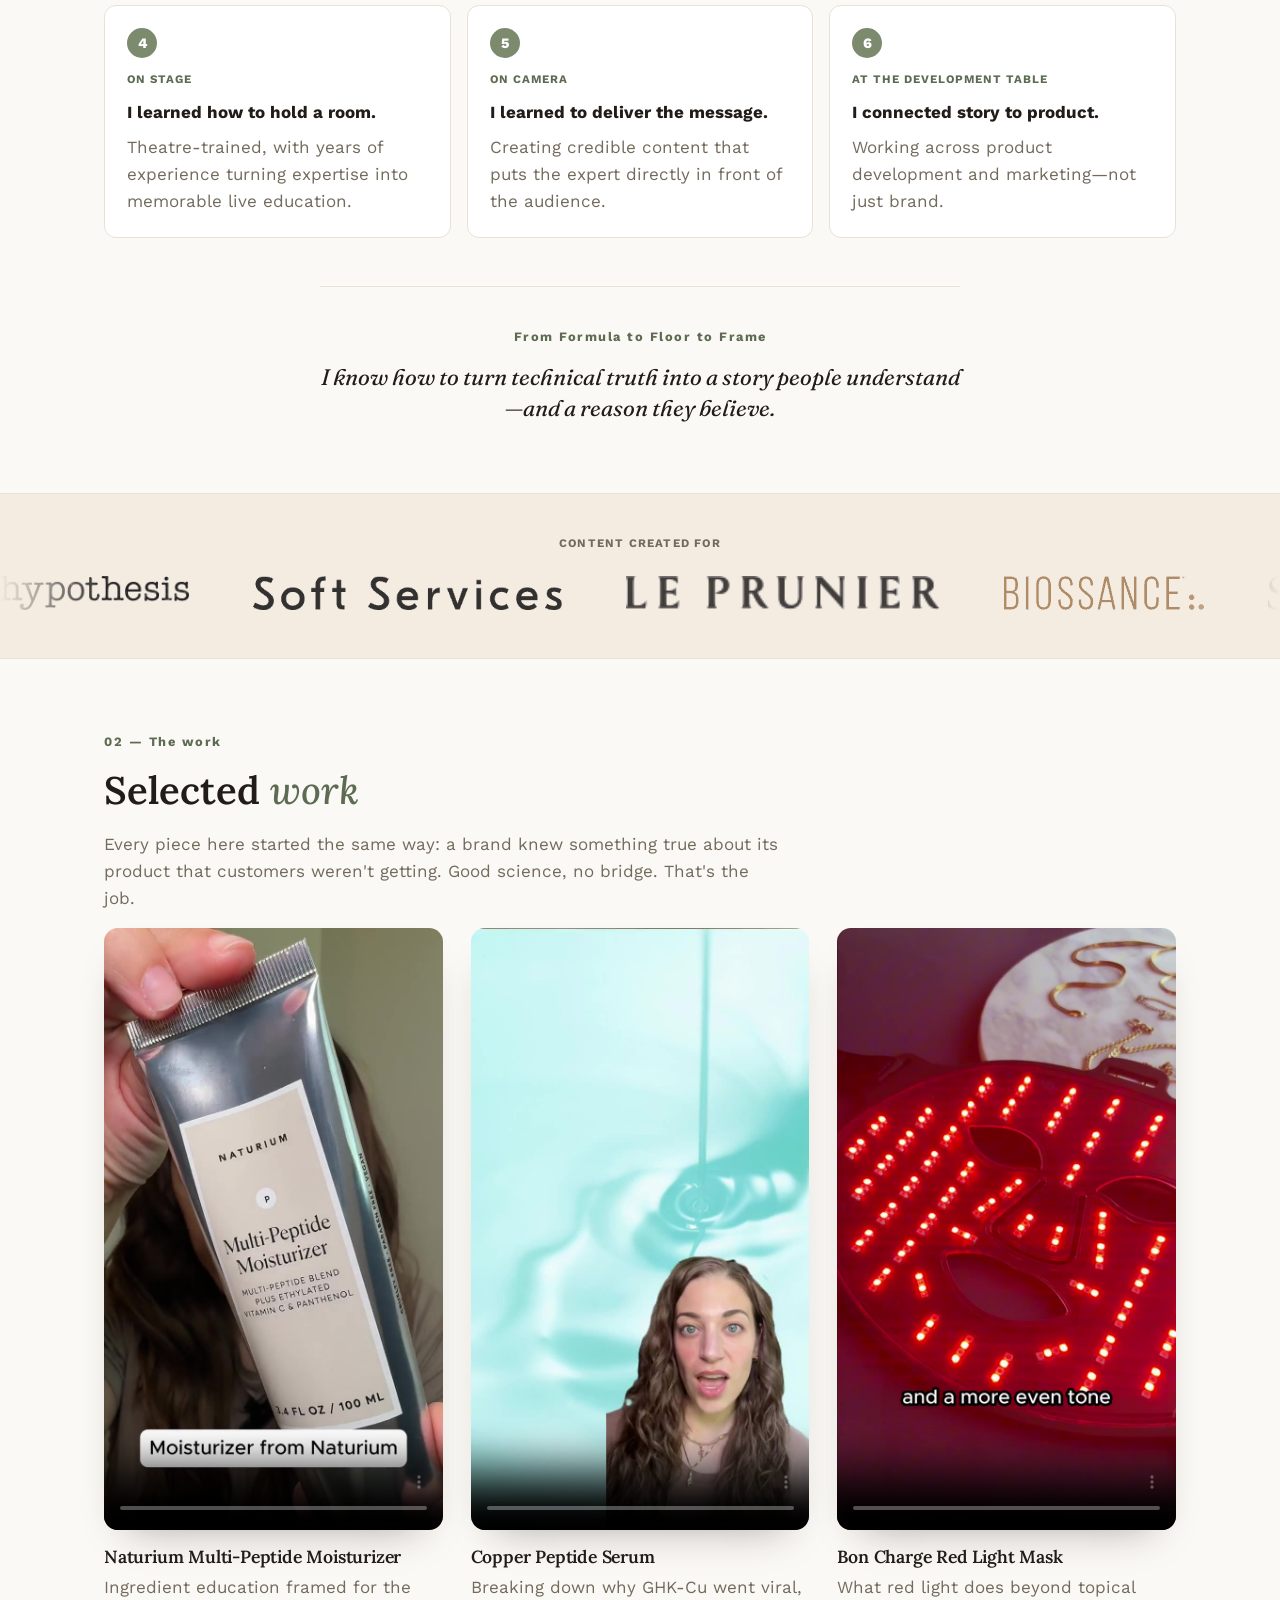
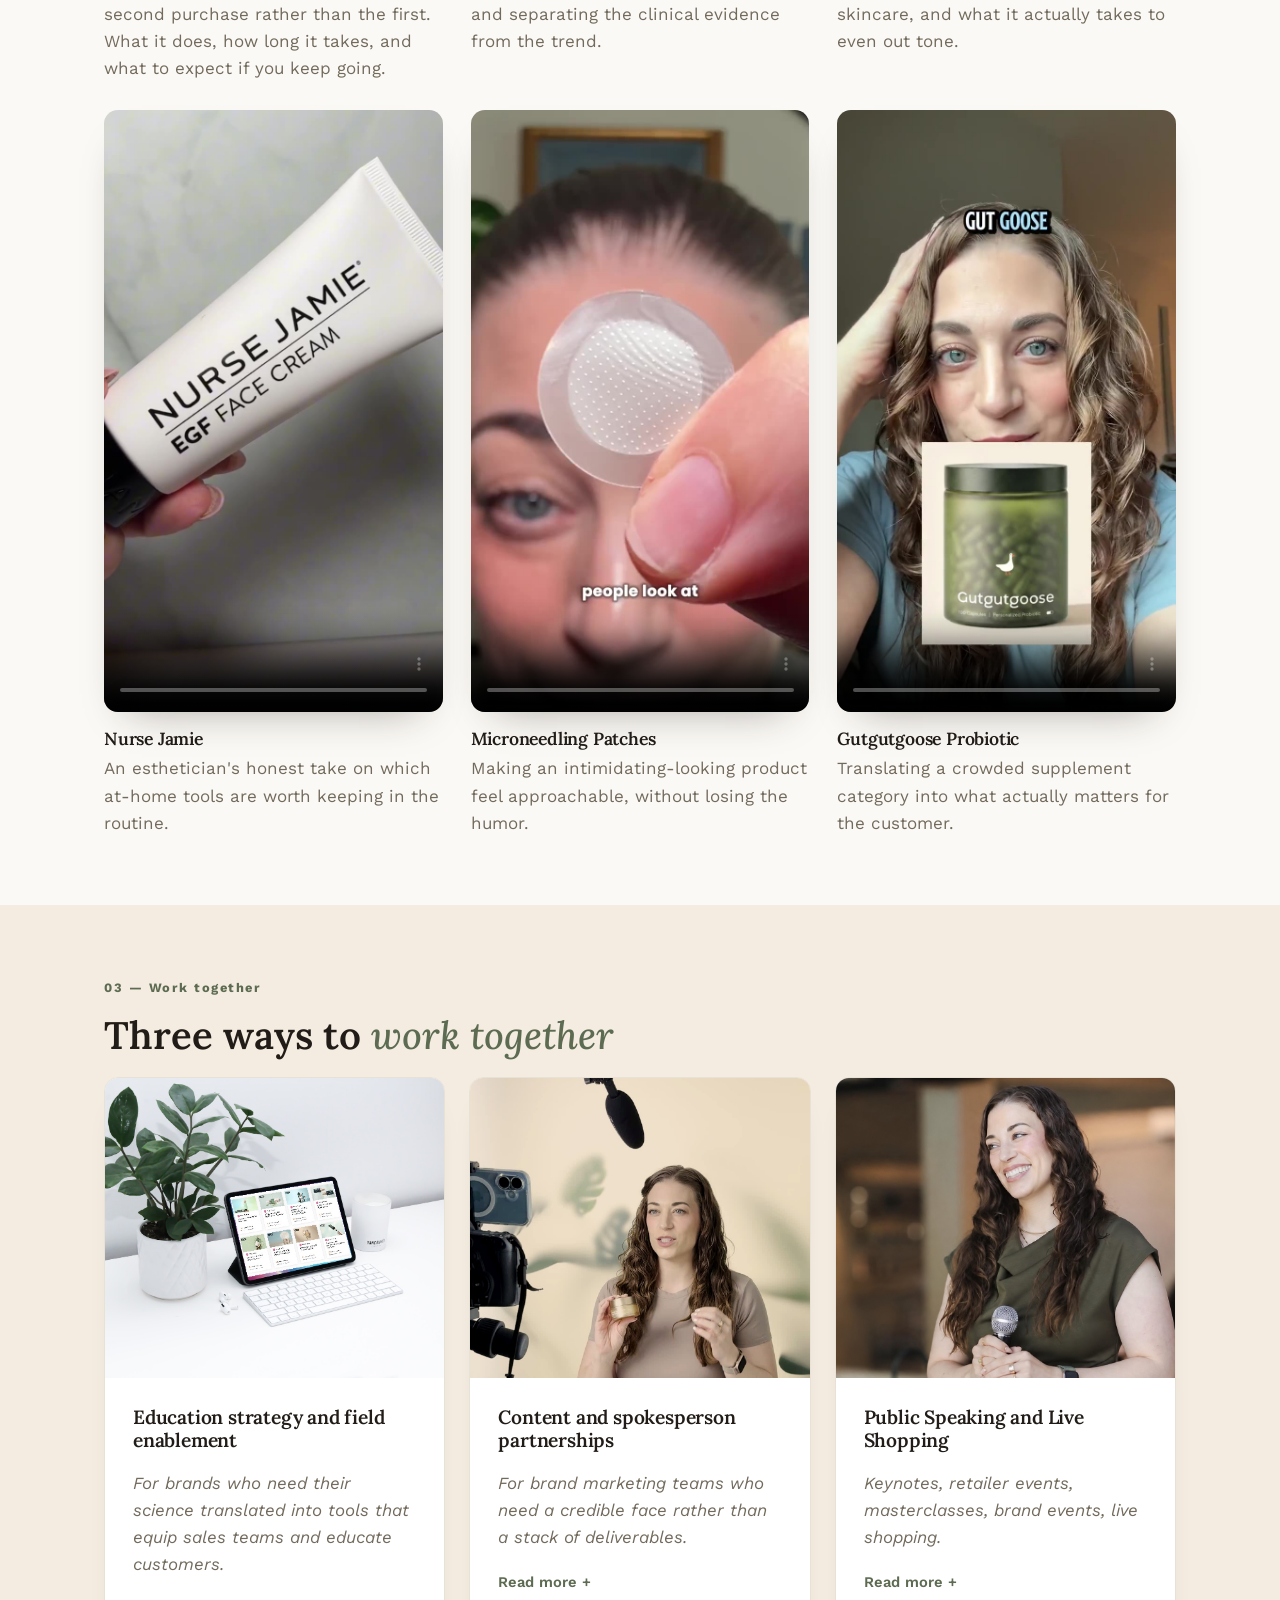
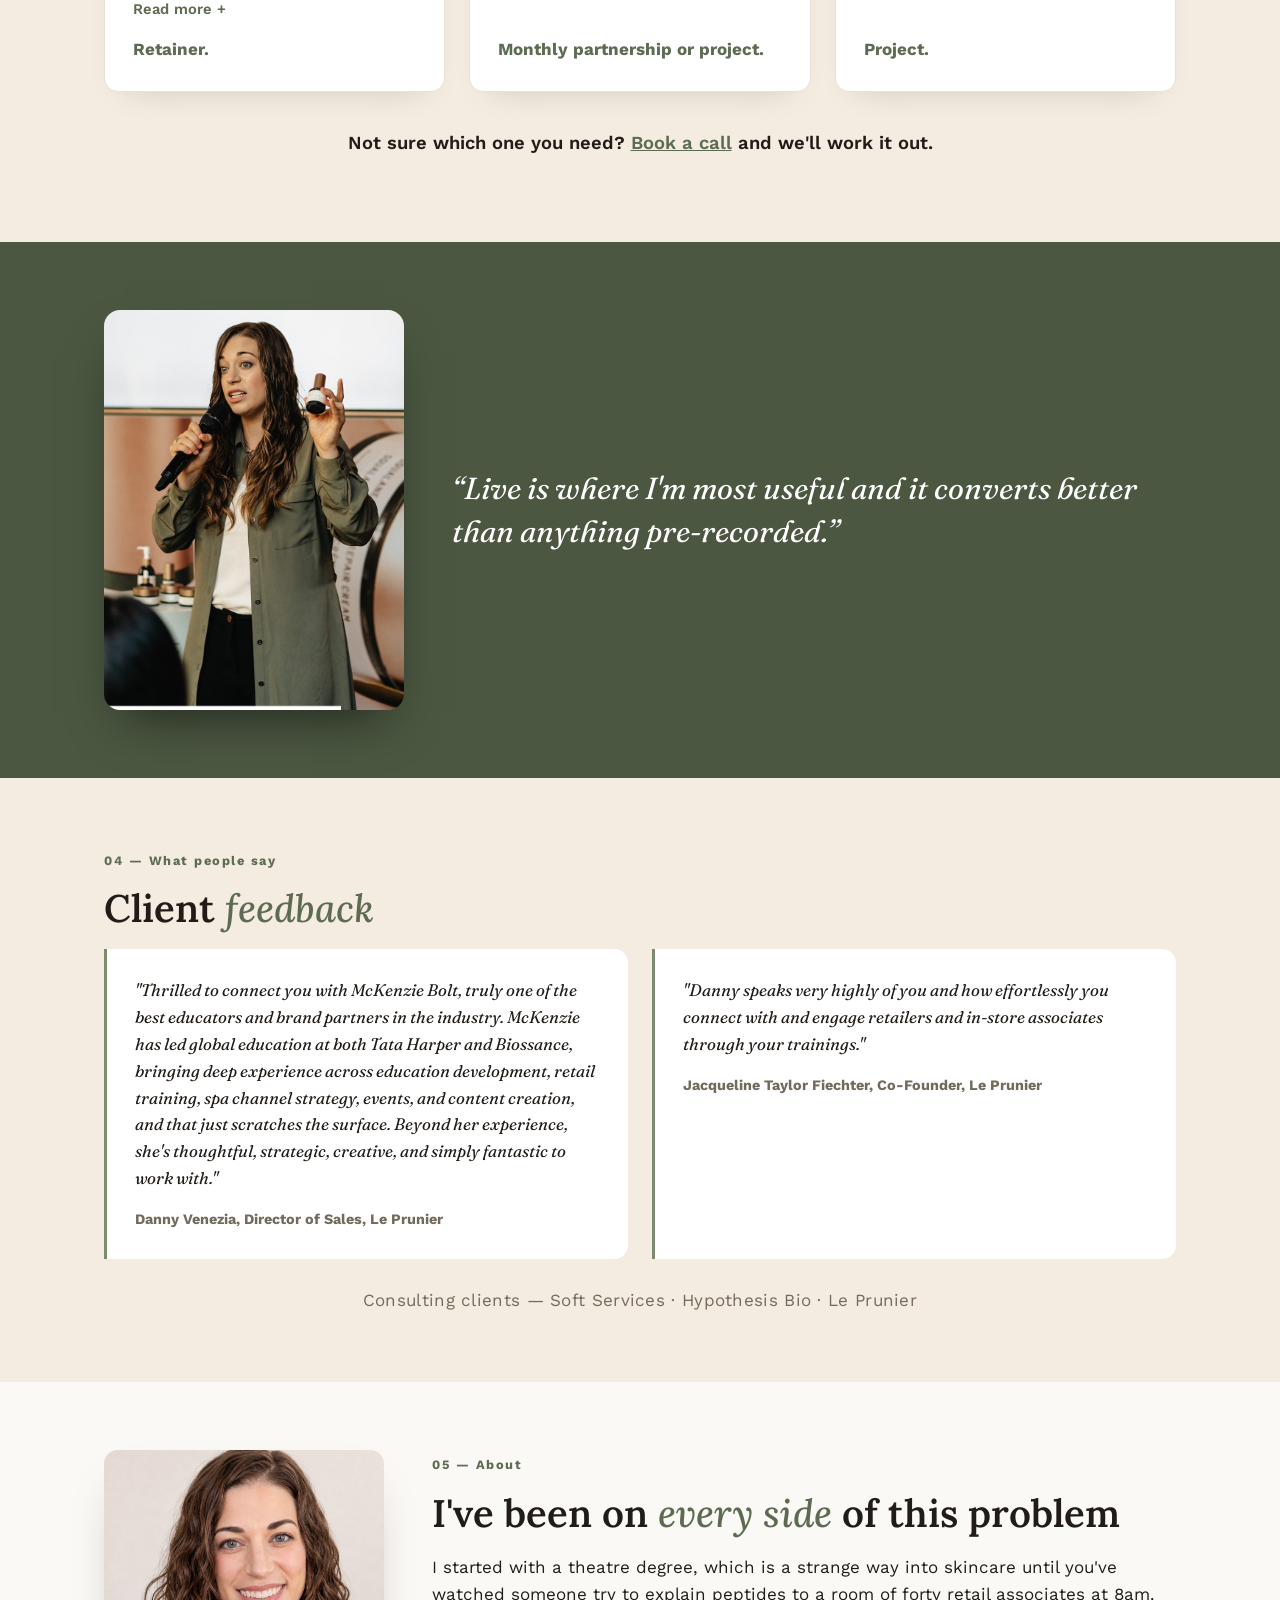
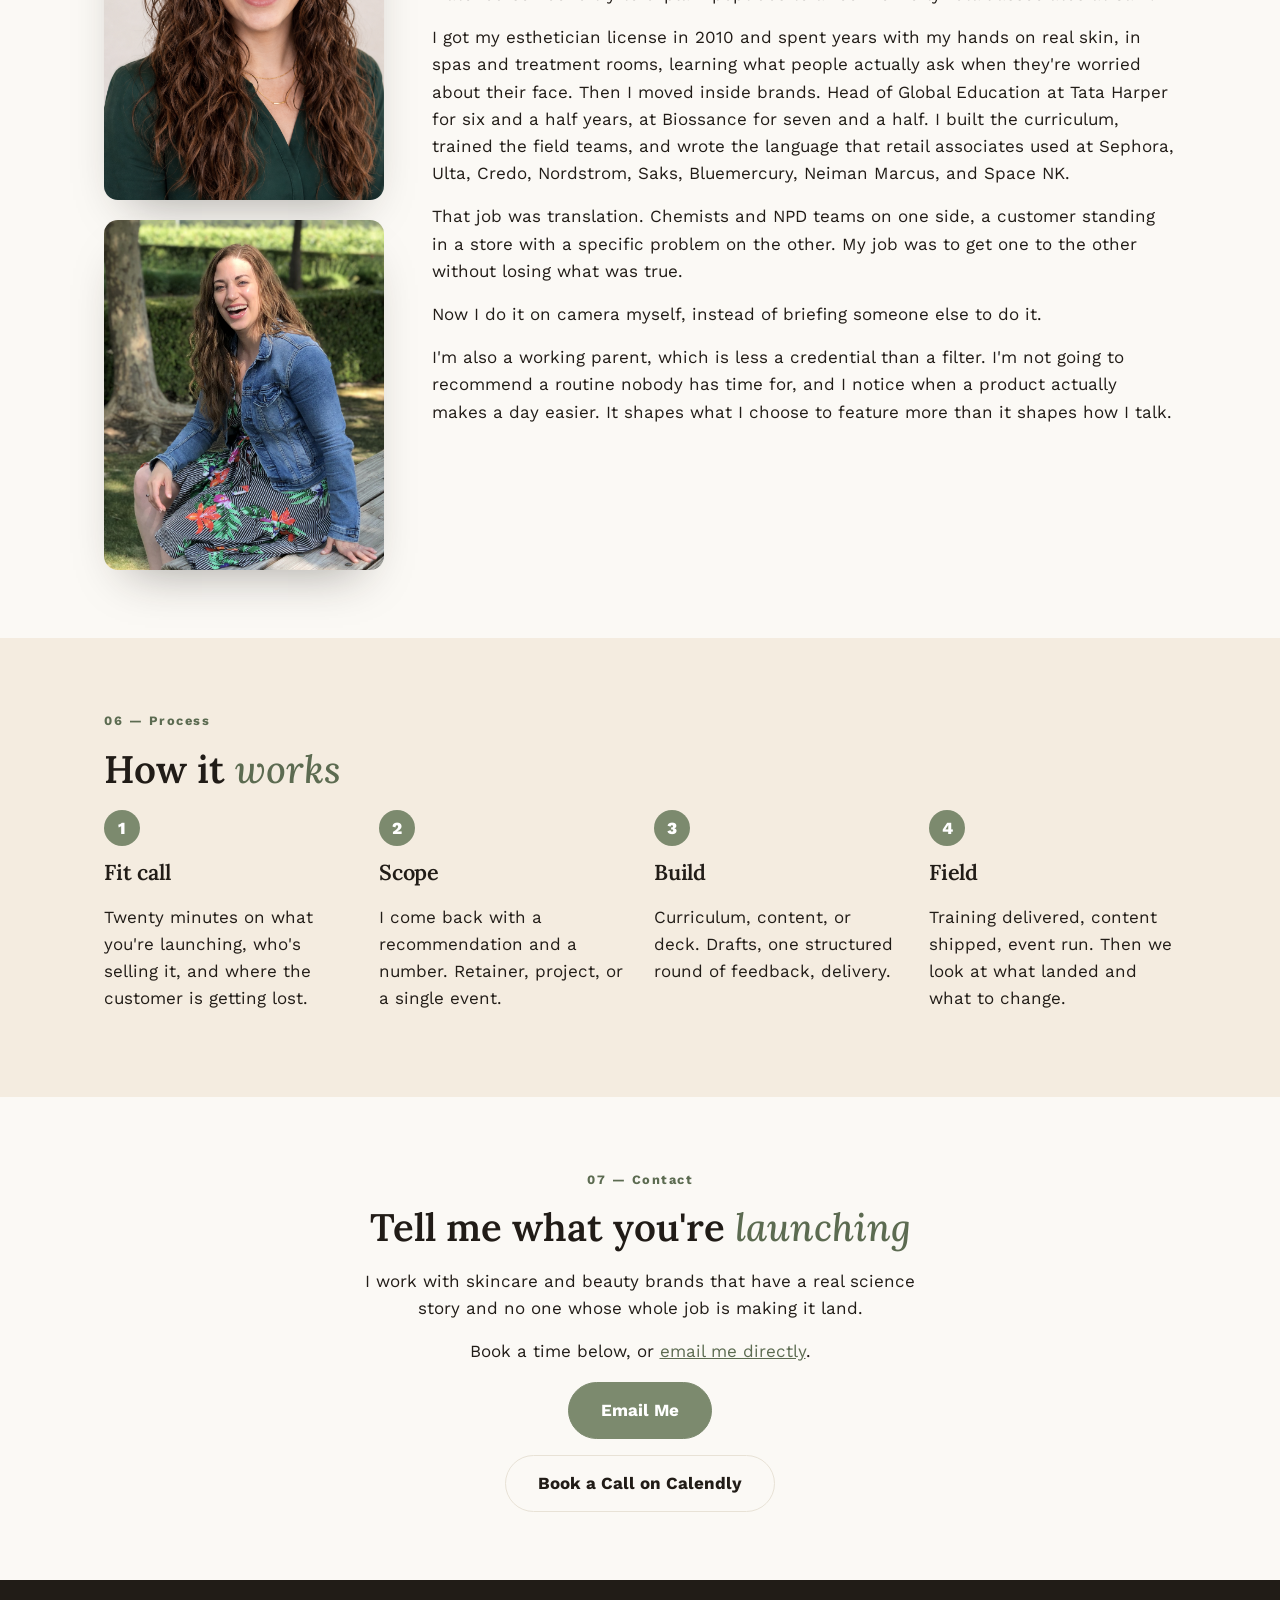
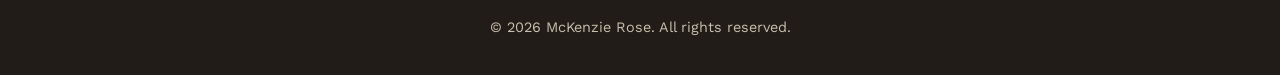
==== commit 841bcd74: "Rename to McKenzie Rose sitewide, add digital business card page, and update contact email Co-Author" ====
--- a/index.html
+++ b/index.html
@@ -3,7 +3,17 @@
 <head>
 <meta charset="UTF-8">
 <meta name="viewport" content="width=device-width, initial-scale=1.0">
-<title>McKenzie Bolt Rose | Beauty Education &amp; Content</title>
+<title>McKenzie Rose — Beauty Educator &amp; On-Camera Talent</title>
+<meta name="description" content="Licensed esthetician and former Head of Global Education at Biossance and Tata Harper, translating beauty science into content brands can trust.">
+<meta property="og:title" content="McKenzie Rose — Beauty Educator &amp; On-Camera Talent">
+<meta property="og:description" content="Licensed esthetician and former Head of Global Education at Biossance and Tata Harper, translating beauty science into content brands can trust.">
+<meta property="og:image" content="https://mckenzierose.co/images/og-image.jpg">
+<meta property="og:url" content="https://mckenzierose.co">
+<meta property="og:type" content="website">
+<meta name="twitter:card" content="summary_large_image">
+<meta name="twitter:title" content="McKenzie Rose — Beauty Educator &amp; On-Camera Talent">
+<meta name="twitter:description" content="Licensed esthetician and former Head of Global Education at Biossance and Tata Harper, translating beauty science into content brands can trust.">
+<meta name="twitter:image" content="https://mckenzierose.co/images/og-image.jpg">
 <link rel="preconnect" href="https://fonts.googleapis.com">
 <link rel="preconnect" href="https://fonts.gstatic.com" crossorigin>
 <link href="https://fonts.googleapis.com/css2?family=Fraunces:ital,wght@1,500&family=Lora:ital,wght@0,500;0,600;1,500&family=Work+Sans:wght@400;500;600;700&display=swap" rel="stylesheet">
@@ -13,7 +23,7 @@
 
 <header class="site-header">
   <div class="container header-inner">
-    <a href="#" class="logo">McKenzie Bolt Rose</a>
+    <a href="#" class="logo">McKenzie Rose</a>
     <button class="nav-toggle" id="navToggle" aria-label="Toggle menu" aria-expanded="false">
       <span></span><span></span><span></span>
     </button>
@@ -55,7 +65,7 @@
           </div>
         </div>
       </div>
-      <img src="images/hero-headshot.png" alt="McKenzie Bolt Rose" class="hero-img">
+      <img src="images/hero-headshot.png" alt="McKenzie Rose" class="hero-img">
     </div>
   </section>
 
@@ -222,7 +232,7 @@
           <p>Influencers don't run retail trainings. Education consultants don't always perform on camera. Product marketers have usually never touched a client's skin.</p>
           <p class="emphasis">I've done all three, in that order, over sixteen years.</p>
         </div>
-        <img src="images/on-camera-full.jpg" alt="McKenzie Bolt Rose, Global Education Director and Esthetician" class="rare-img">
+        <img src="images/on-camera-full.jpg" alt="McKenzie Rose, Global Education Director and Esthetician" class="rare-img">
       </div>
 
       <div class="timeline">
@@ -457,8 +467,8 @@
   <section class="about" id="about" data-reveal>
     <div class="container about-inner">
       <div class="about-photos">
-        <img src="images/headshot.png" alt="McKenzie Bolt Rose" class="headshot">
-        <img src="images/about-candid.jpg?v=2" alt="McKenzie Bolt Rose laughing outdoors" class="headshot headshot-candid">
+        <img src="images/headshot.png" alt="McKenzie Rose" class="headshot">
+        <img src="images/about-candid.jpg?v=2" alt="McKenzie Rose laughing outdoors" class="headshot headshot-candid">
       </div>
       <div>
         <span class="overline">05 &mdash; About</span>
@@ -508,8 +518,8 @@
       <span class="overline">07 &mdash; Contact</span>
       <h2>Tell me what you're <em>launching</em></h2>
       <p>I work with skincare and beauty brands that have a real science story and no one whose whole job is making it land.</p>
-      <p>Book a time below, or <a href="mailto:mckenzie.bolt.rose@gmail.com">email me directly</a>.</p>
-      <a href="mailto:mckenzie.bolt.rose@gmail.com" class="button">Email Me</a>
+      <p>Book a time below, or <a href="mailto:mckenzie@mckenzierose.co">email me directly</a>.</p>
+      <a href="mailto:mckenzie@mckenzierose.co" class="button">Email Me</a>
       <a href="https://calendly.com/mckenzie-rose/30min" target="_blank" rel="noopener" class="button button-outline contact-calendly">Book a Call on Calendly</a>
     </div>
   </section>
@@ -518,7 +528,7 @@
 
 <footer class="site-footer">
   <div class="container">
-    <p>&copy; <span id="year"></span> McKenzie Bolt Rose. All rights reserved.</p>
+    <p>&copy; <span id="year"></span> McKenzie Rose. All rights reserved.</p>
   </div>
 </footer>
 
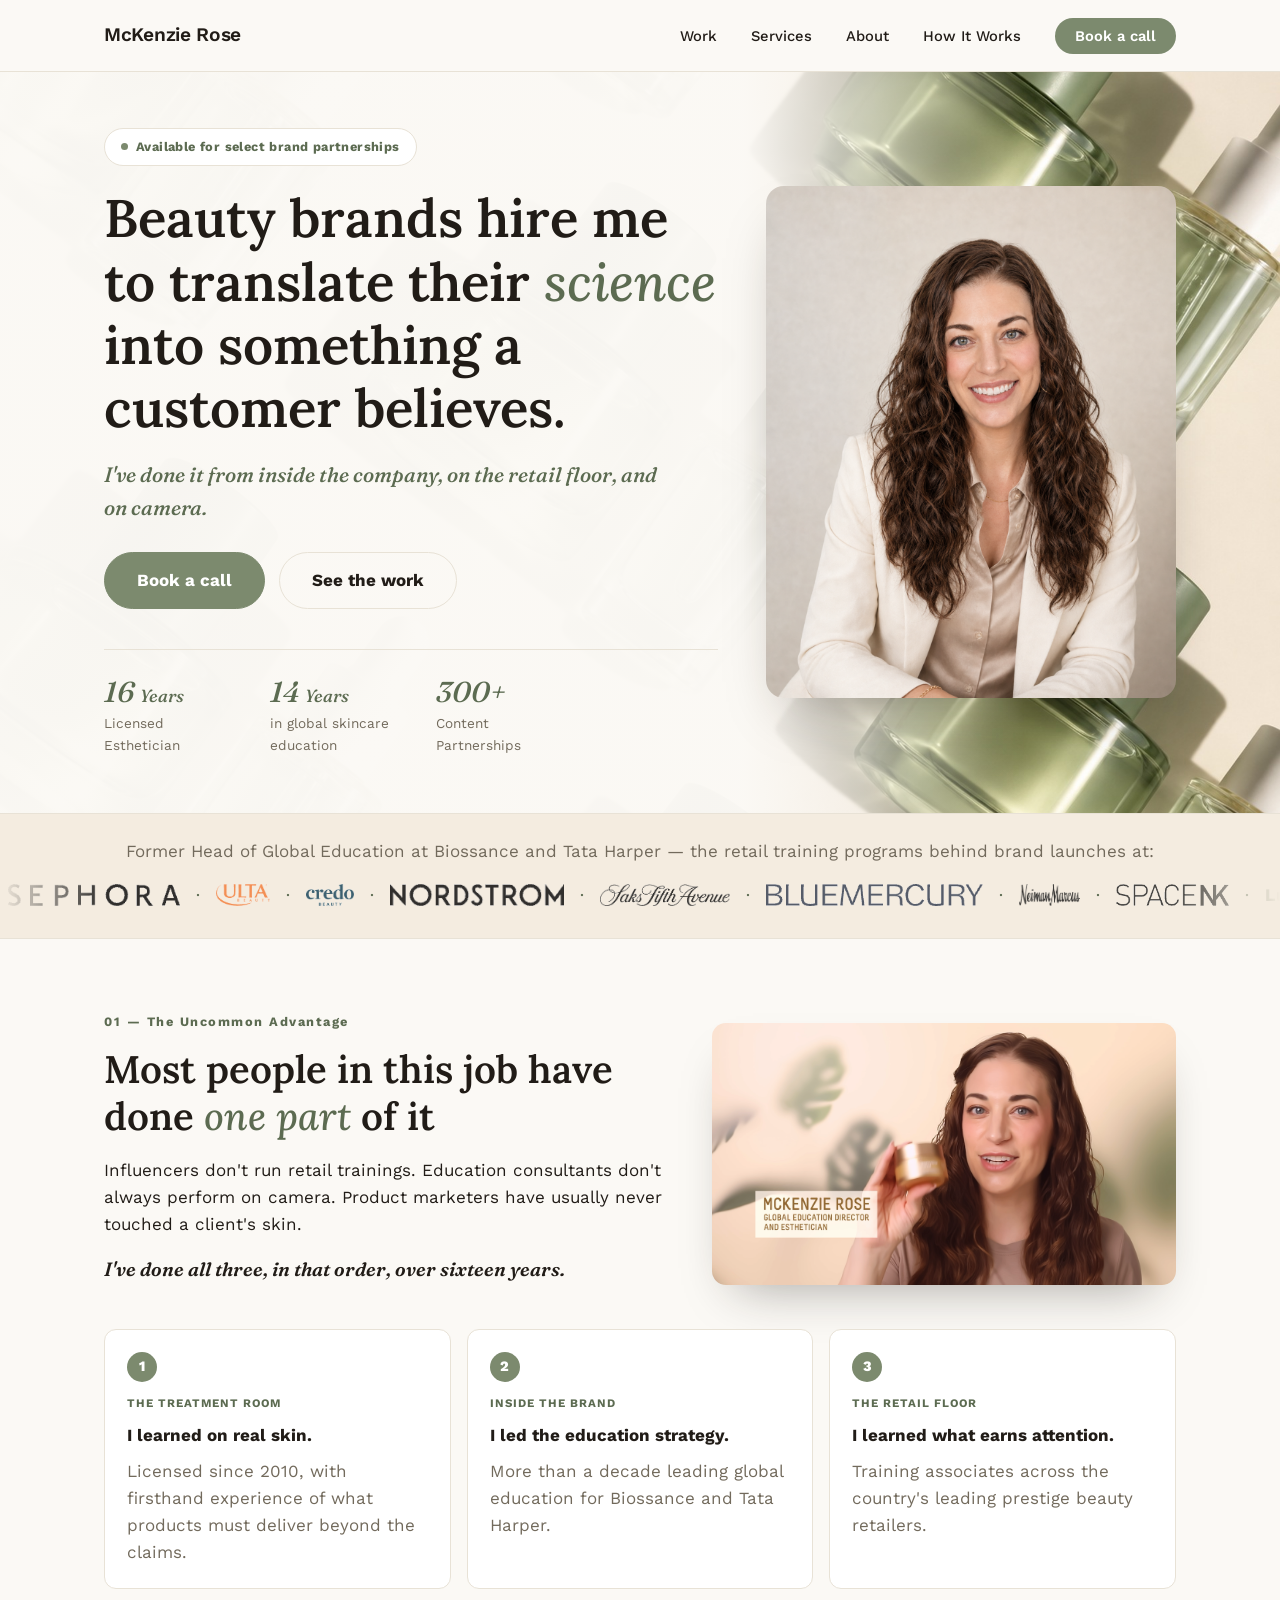
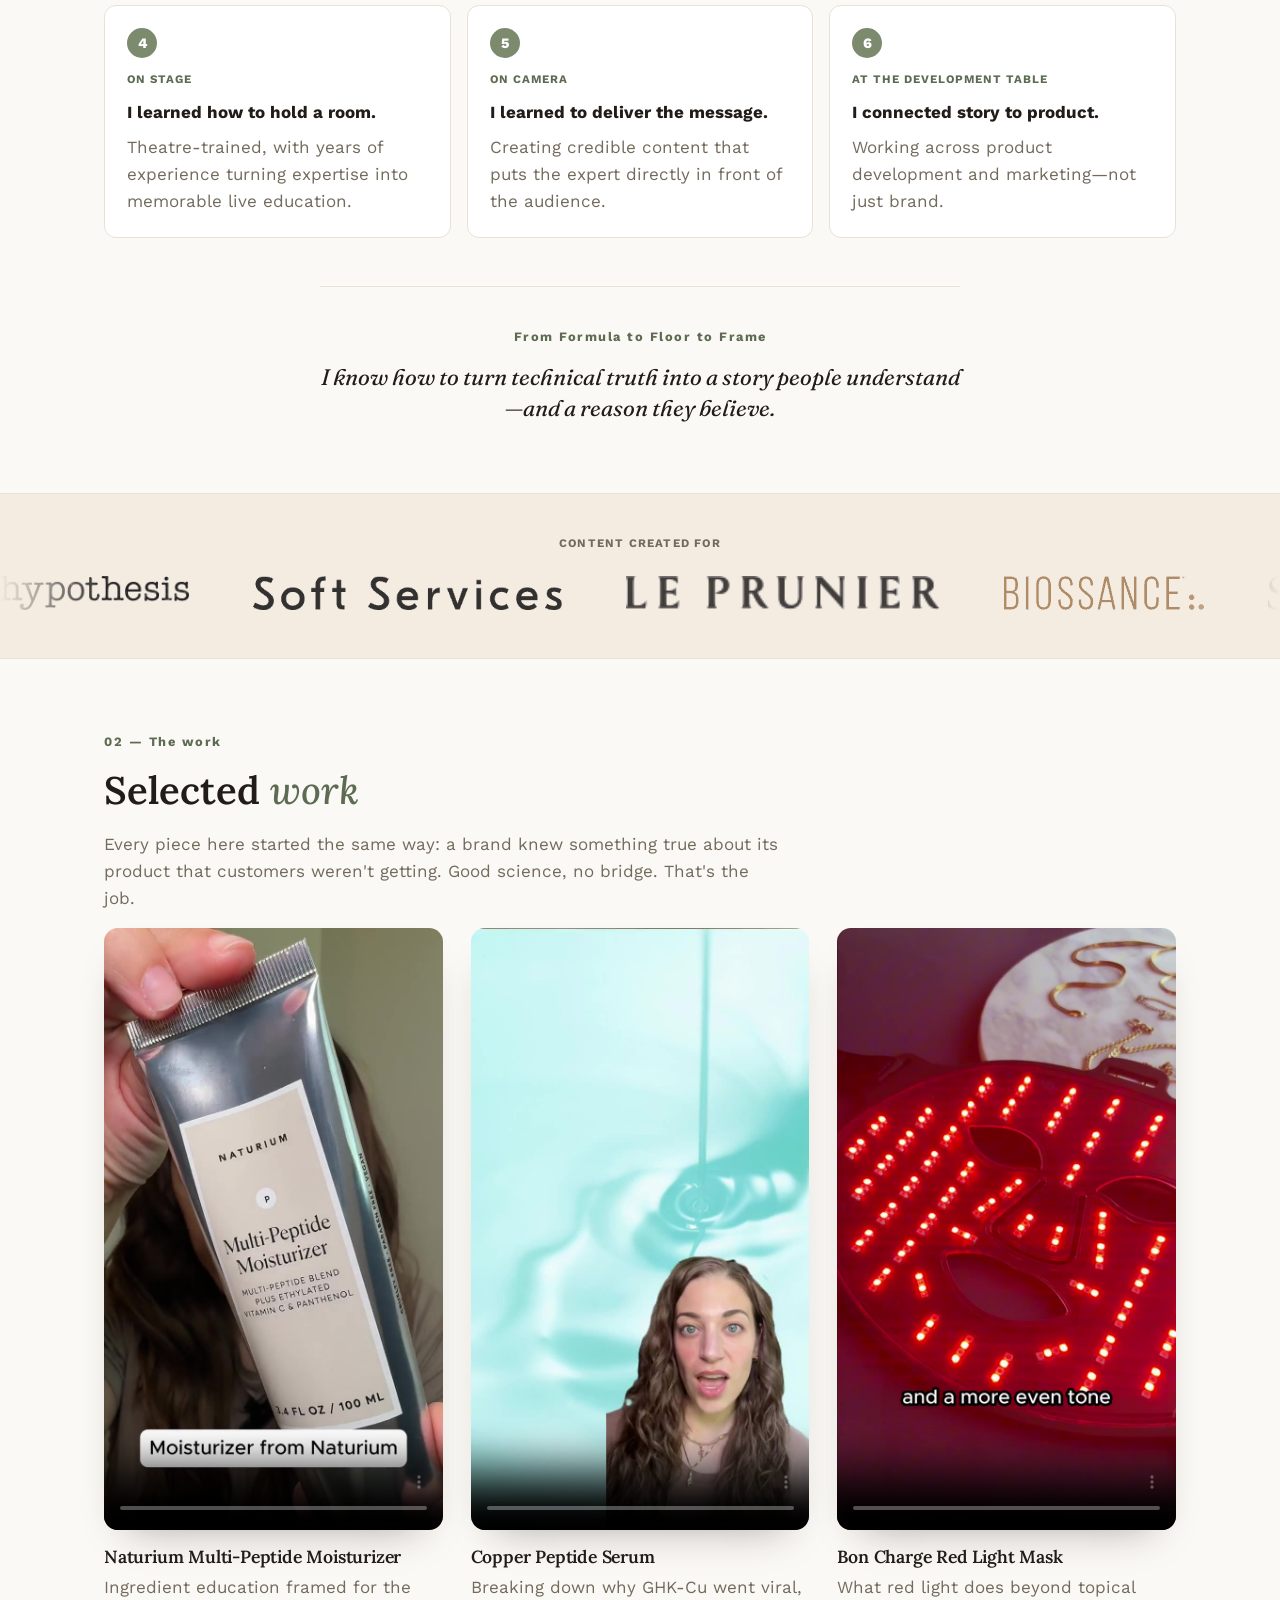
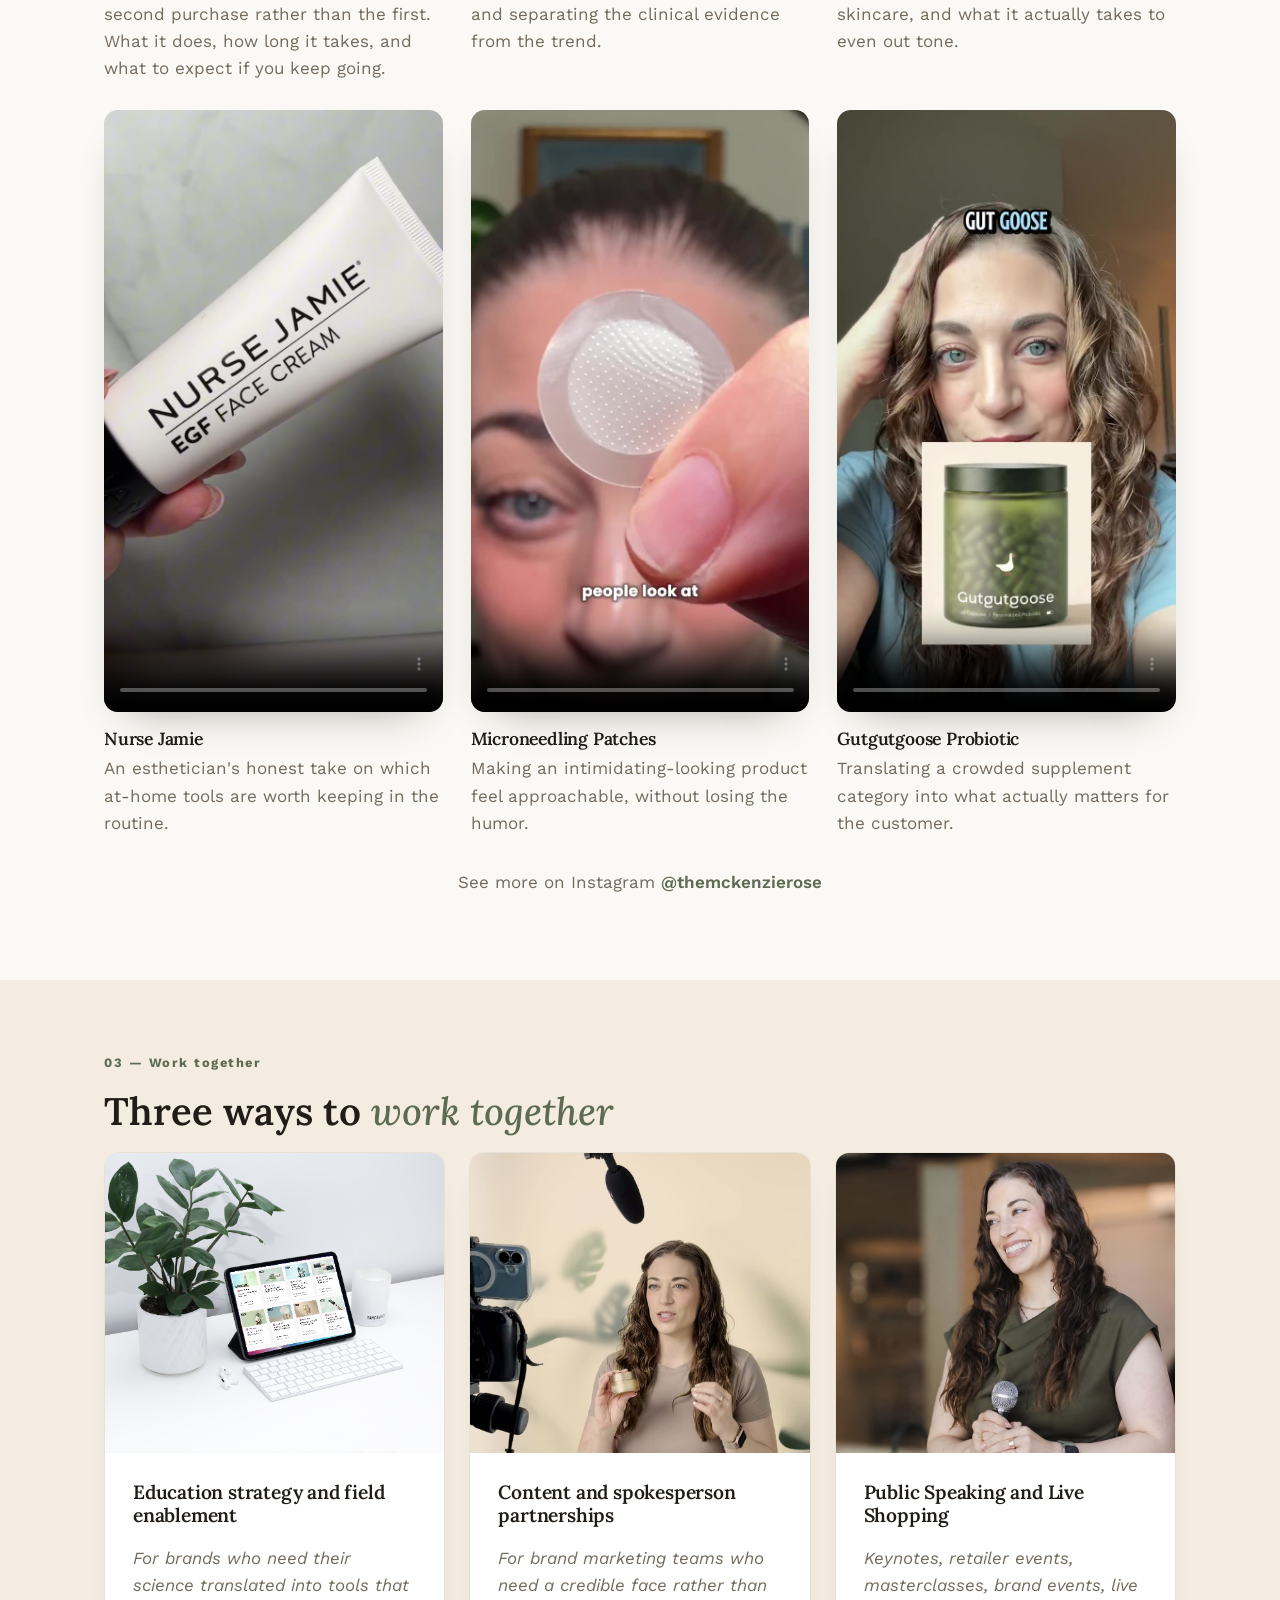
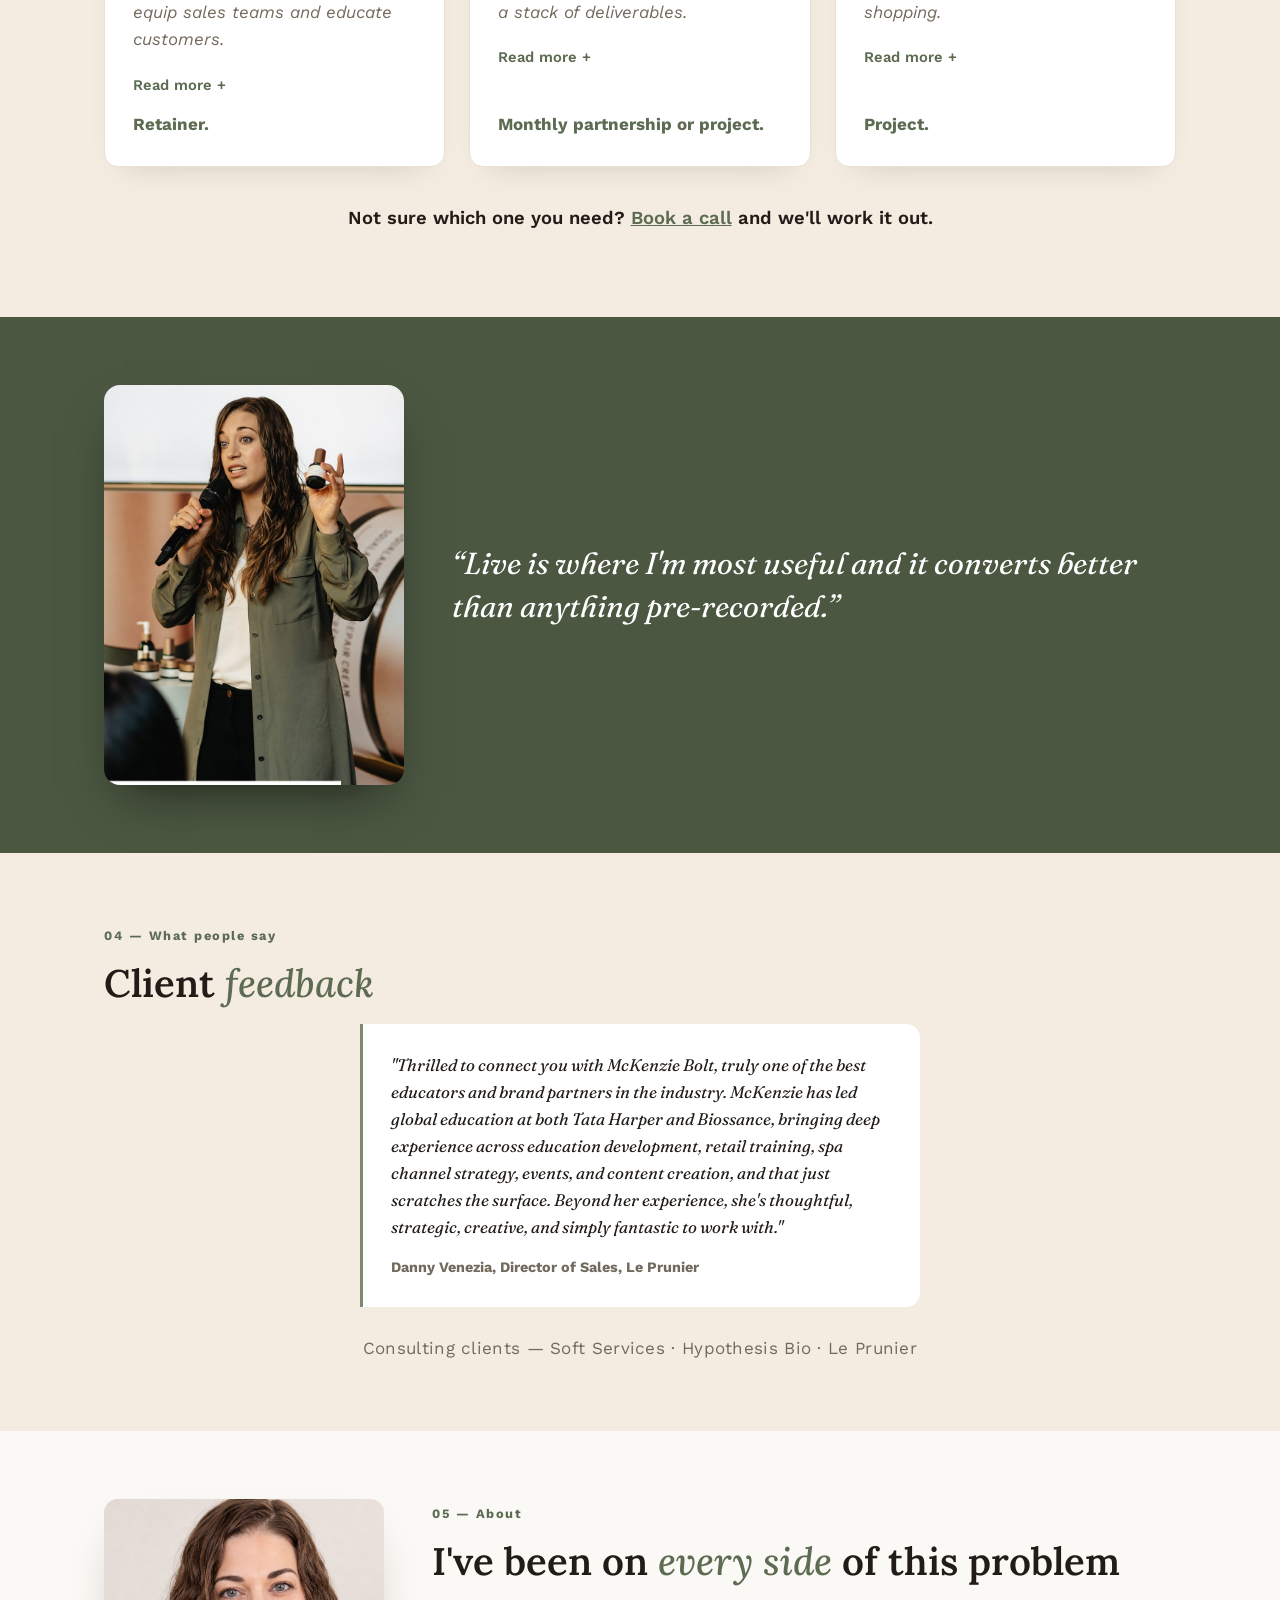
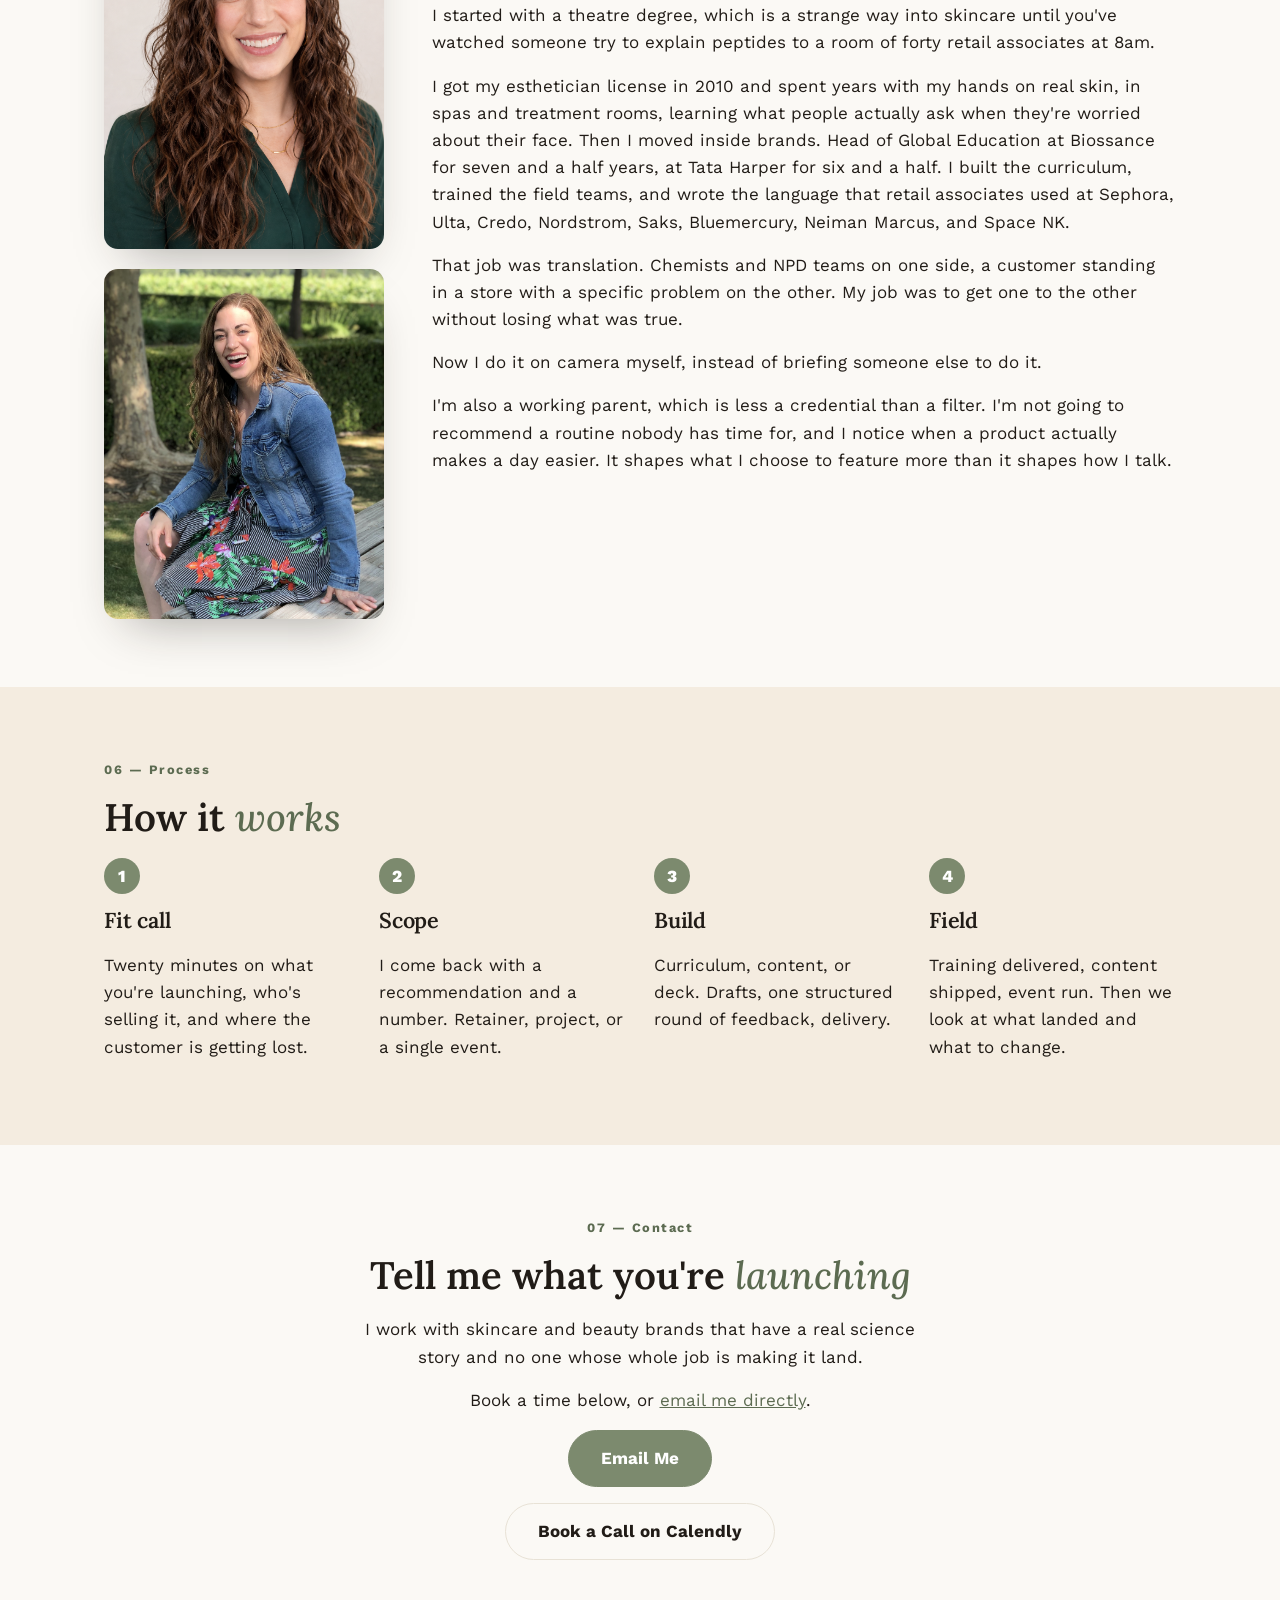
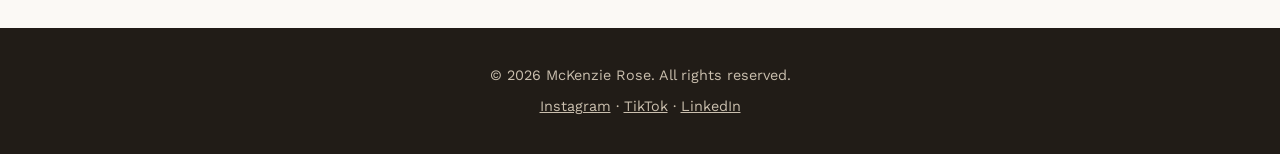
==== commit 8fc92c6b: "Pull unconfirmed testimonial, update partnership stat, fix brand order, and add social links Co-Auth" ====
--- a/index.html
+++ b/index.html
@@ -60,7 +60,7 @@
             <span class="hero-stat-label">in global skincare education</span>
           </div>
           <div class="hero-stat">
-            <span class="hero-stat-number">500+</span>
+            <span class="hero-stat-number">300+</span>
             <span class="hero-stat-label">Content Partnerships</span>
           </div>
         </div>
@@ -377,6 +377,8 @@
           <p>Translating a crowded supplement category into what actually matters for the customer.</p>
         </div>
       </div>
+
+      <p class="work-more">See more on Instagram <a href="https://instagram.com/themckenzierose" target="_blank" rel="noopener">@themckenzierose</a></p>
     </div>
   </section>
 
@@ -453,10 +455,6 @@
           <cite>Danny Venezia, Director of Sales, Le Prunier</cite>
         </blockquote>
 
-        <blockquote>
-          <p>"Danny speaks very highly of you and how effortlessly you connect with and engage retailers and in-store associates through your trainings."</p>
-          <cite>Jacqueline Taylor Fiechter, Co-Founder, Le Prunier</cite>
-        </blockquote>
       </div>
 
       <p class="client-list">Consulting clients &mdash; Soft Services &middot; Hypothesis Bio &middot; Le Prunier</p>
@@ -474,7 +472,7 @@
         <span class="overline">05 &mdash; About</span>
         <h2>I've been on <em>every side</em> of this problem</h2>
         <p>I started with a theatre degree, which is a strange way into skincare until you've watched someone try to explain peptides to a room of forty retail associates at 8am.</p>
-        <p>I got my esthetician license in 2010 and spent years with my hands on real skin, in spas and treatment rooms, learning what people actually ask when they're worried about their face. Then I moved inside brands. Head of Global Education at Tata Harper for six and a half years, at Biossance for seven and a half. I built the curriculum, trained the field teams, and wrote the language that retail associates used at Sephora, Ulta, Credo, Nordstrom, Saks, Bluemercury, Neiman Marcus, and Space NK.</p>
+        <p>I got my esthetician license in 2010 and spent years with my hands on real skin, in spas and treatment rooms, learning what people actually ask when they're worried about their face. Then I moved inside brands. Head of Global Education at Biossance for seven and a half years, at Tata Harper for six and a half. I built the curriculum, trained the field teams, and wrote the language that retail associates used at Sephora, Ulta, Credo, Nordstrom, Saks, Bluemercury, Neiman Marcus, and Space NK.</p>
         <p>That job was translation. Chemists and NPD teams on one side, a customer standing in a store with a specific problem on the other. My job was to get one to the other without losing what was true.</p>
         <p>Now I do it on camera myself, instead of briefing someone else to do it.</p>
         <p>I'm also a working parent, which is less a credential than a filter. I'm not going to recommend a routine nobody has time for, and I notice when a product actually makes a day easier. It shapes what I choose to feature more than it shapes how I talk.</p>
@@ -529,6 +527,7 @@
 <footer class="site-footer">
   <div class="container">
     <p>&copy; <span id="year"></span> McKenzie Rose. All rights reserved.</p>
+    <p class="footer-social"><a href="https://instagram.com/themckenzierose" target="_blank" rel="noopener">Instagram</a> &middot; <a href="https://tiktok.com/@themckenzierose" target="_blank" rel="noopener">TikTok</a> &middot; <a href="https://www.linkedin.com/in/mckenzie-bolt-rose-93414030" target="_blank" rel="noopener">LinkedIn</a></p>
   </div>
 </footer>
 
--- a/style.css
+++ b/style.css
@@ -714,6 +714,9 @@
   grid-template-columns: repeat(auto-fit, minmax(300px, 1fr));
   gap: 24px;
   margin-bottom: 28px;
+  max-width: 560px;
+  margin-left: auto;
+  margin-right: auto;
 }
 
 blockquote {
@@ -822,6 +825,34 @@
 
 .site-footer p {
   margin: 0;
+}
+
+.footer-social {
+  margin-top: 8px !important;
+}
+
+.footer-social a {
+  color: #cabfae;
+}
+
+.footer-social a:hover {
+  color: #fff;
+}
+
+.work-more {
+  text-align: center;
+  margin-top: 32px;
+  color: var(--muted);
+}
+
+.work-more a {
+  color: var(--accent-dark);
+  font-weight: 600;
+  text-decoration: none;
+}
+
+.work-more a:hover {
+  text-decoration: underline;
 }
 
 @media (max-width: 860px) {
